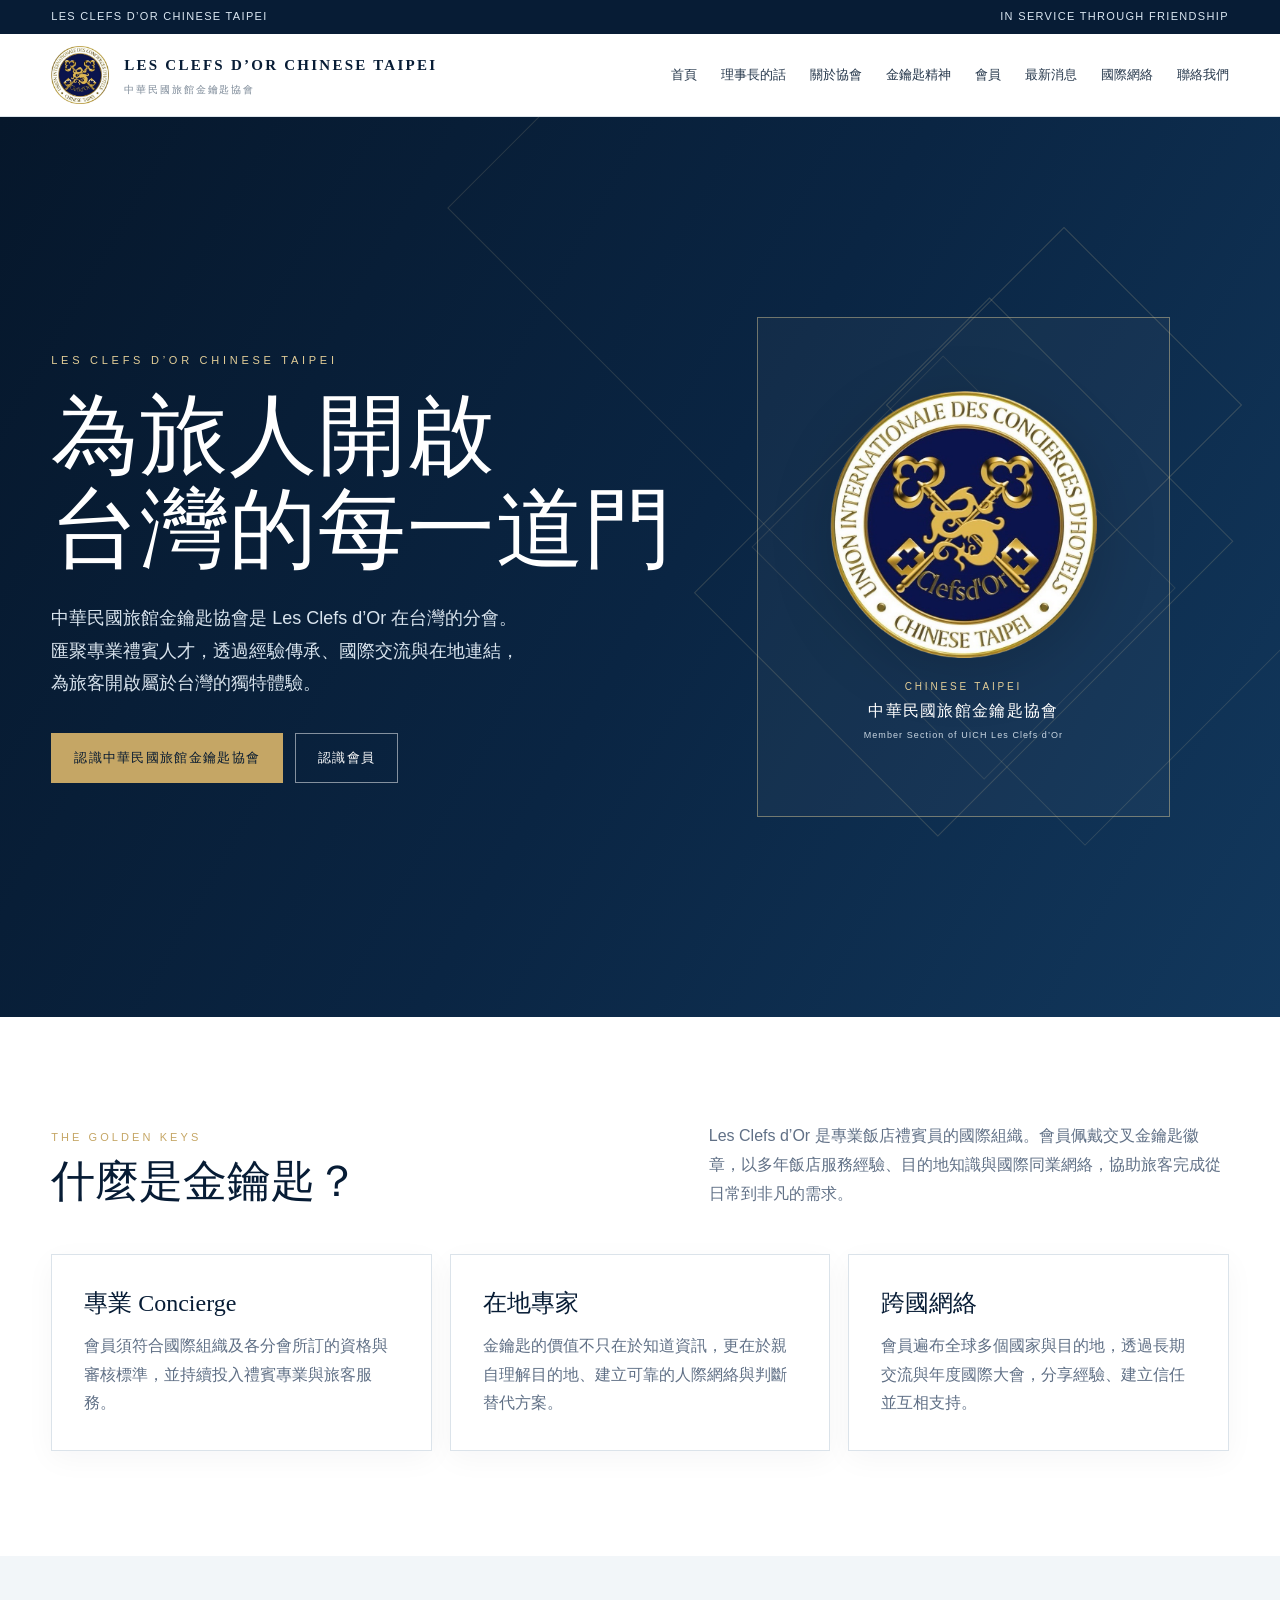
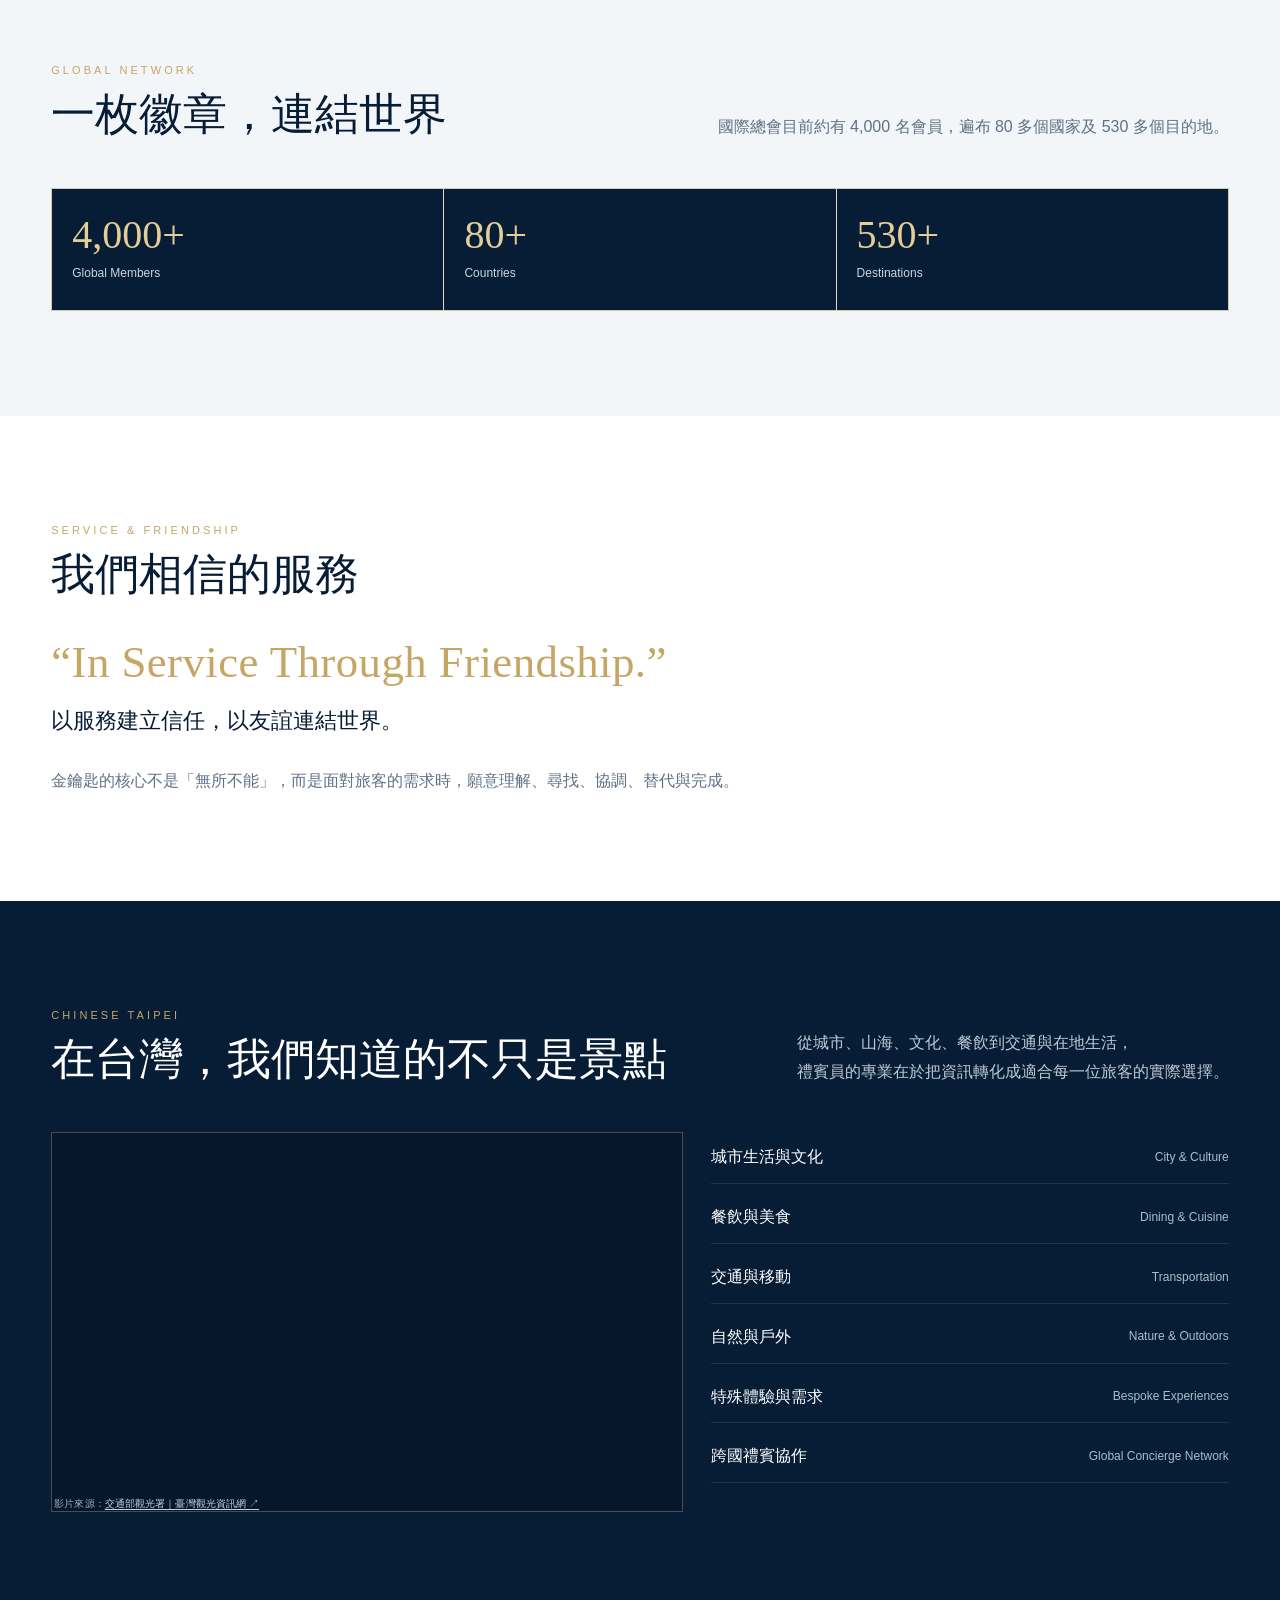
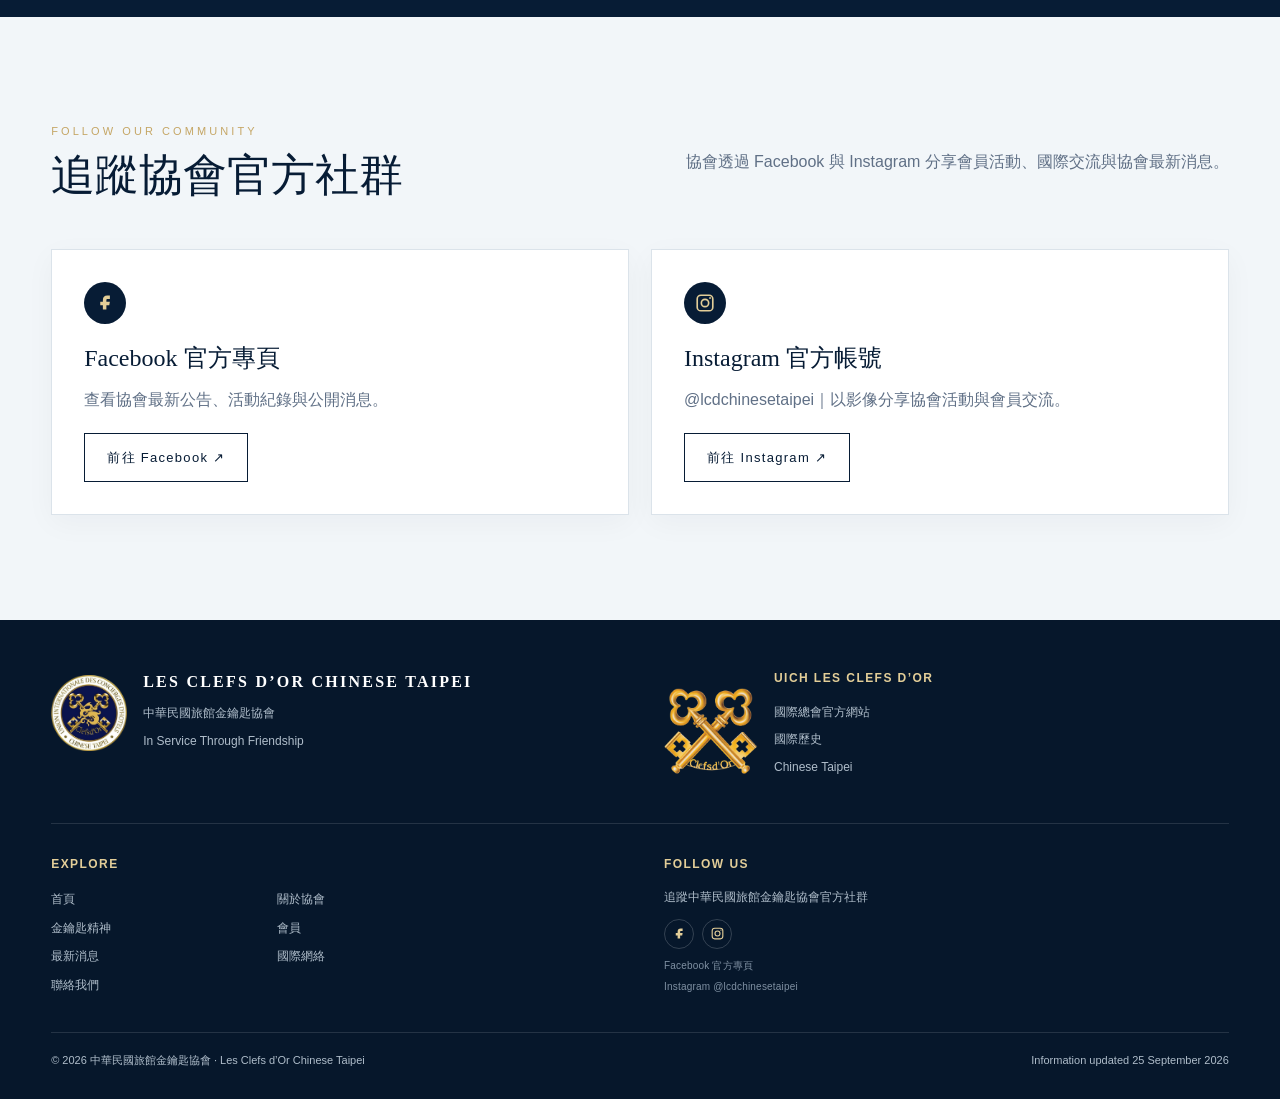
==== index.html @ c1c096f9 "Add files via upload 9/28 16:15" ====
<!DOCTYPE html>

<html lang="zh-Hant">
<head><meta charset="utf-8"/><meta content="origin" name="referrer"/><meta content="width=device-width,initial-scale=1" name="viewport"/><meta content="Les Clefs d’Or Chinese Taipei｜中華民國旅館金鑰匙協會官方網站。認識國際旅館金鑰匙、Chinese Taipei 分會、專業精神、會員與最新消息。" name="description"/><meta content="#071c35" name="theme-color"/><title>中華民國旅館金鑰匙協會｜Les Clefs d'Or Chinese Taipei</title><meta content="中華民國旅館金鑰匙協會｜Les Clefs d’Or Chinese Taipei" property="og:site_name"/><meta content="中華民國旅館金鑰匙協會｜Les Clefs d'Or Chinese Taipei" property="og:title"/><meta content="Les Clefs d’Or Chinese Taipei｜中華民國旅館金鑰匙協會官方網站。認識國際旅館金鑰匙、Chinese Taipei 分會、專業精神、會員與最新消息。" property="og:description"/><meta content="website" property="og:type"/><meta content="https://ct-les-clefs-dor.pages.dev/assets/lcd-tw-logo.png?v=20260925" property="og:image"/><meta content="中華民國旅館金鑰匙協會／Les Clefs d’Or Chinese Taipei" property="og:image:alt"/><meta content="https://ct-les-clefs-dor.pages.dev/" property="og:url"/><meta content="summary_large_image" name="twitter:card"/><link href="assets/site.css" rel="stylesheet"/><link href="assets/lcd-tw-logo.png" rel="icon" type="image/png"/></head>
<body>
<div class="topline"><div class="wrap"><span>LES CLEFS D’OR CHINESE TAIPEI</span><span>IN SERVICE THROUGH FRIENDSHIP</span></div></div>
<header><div class="wrap nav"><a class="brand" href="index.html"><img alt="中華民國旅館金鑰匙協會／Les Clefs d’Or Chinese Taipei" class="brand-logo" src="assets/lcd-tw-logo.png"/><span class="brand-text"><strong>LES CLEFS D’OR CHINESE TAIPEI</strong><span>中華民國旅館金鑰匙協會</span></span></a><nav><a href="index.html">首頁</a><a href="president.html">理事長的話</a><a href="about.html">關於協會</a><a href="spirit.html">金鑰匙精神</a><a href="members.html">會員</a><a href="news.html">最新消息</a><a href="international.html">國際網絡</a><a href="contact.html">聯絡我們</a></nav></div></header>
<main>
<section class="hero"><div class="wrap"><div class="reveal"><div class="kicker">LES CLEFS D’OR CHINESE TAIPEI</div><h1>為旅人開啟<br/>台灣的每一道門</h1><p class="lead">中華民國旅館金鑰匙協會是 Les Clefs d’Or 在台灣的分會。<br/>匯聚專業禮賓人才，透過經驗傳承、國際交流與在地連結，<br/>為旅客開啟屬於台灣的獨特體驗。</p><div class="actions"><a class="btn primary" href="about.html">認識中華民國旅館金鑰匙協會</a><a class="btn" href="members.html">認識會員</a></div></div><div class="hero-art reveal"><div class="hero-logo-panel"><img alt="中華民國旅館金鑰匙協會／Les Clefs d’Or Chinese Taipei" src="assets/lcd-tw-logo.png"/><div class="hero-logo-caption"><span>CHINESE TAIPEI</span><strong>中華民國旅館金鑰匙協會</strong><small>Member Section of UICH Les Clefs d’Or</small></div></div></div></div></section>
<section><div class="wrap"><div class="section-head reveal"><div><div class="eyebrow">THE GOLDEN KEYS</div><h2 class="title">什麼是金鑰匙？</h2></div><p>Les Clefs d’Or 是專業飯店禮賓員的國際組織。會員佩戴交叉金鑰匙徽章，以多年飯店服務經驗、目的地知識與國際同業網絡，協助旅客完成從日常到非凡的需求。</p></div><div class="grid3"><article class="card reveal"><h3>專業 Concierge</h3><p>會員須符合國際組織及各分會所訂的資格與審核標準，並持續投入禮賓專業與旅客服務。</p></article><article class="card reveal"><h3>在地專家</h3><p>金鑰匙的價值不只在於知道資訊，更在於親自理解目的地、建立可靠的人際網絡與判斷替代方案。</p></article><article class="card reveal"><h3>跨國網絡</h3><p>會員遍布全球多個國家與目的地，透過長期交流與年度國際大會，分享經驗、建立信任並互相支持。</p></article></div></div></section>
<section class="band"><div class="wrap"><div class="section-head reveal"><div><div class="eyebrow">GLOBAL NETWORK</div><h2 class="title">一枚徽章，連結世界</h2></div><p>國際總會目前約有 4,000 名會員，遍布 80 多個國家及 530 多個目的地。</p></div><div class="stat-row"><div class="stat"><strong>4,000+</strong><span>Global Members</span></div><div class="stat"><strong>80+</strong><span>Countries</span></div><div class="stat"><strong>530+</strong><span>Destinations</span></div></div></div></section>
<section class="service-friendship"><div class="wrap"><div class="section-head reveal"><div><div class="eyebrow">SERVICE &amp; FRIENDSHIP</div><h2 class="title">我們相信的服務</h2></div></div><div class="service-friendship-content reveal"><div class="friendship-quote">“In Service Through Friendship.”</div><p class="friendship-tagline">以服務建立信任，以友誼連結世界。</p><p class="friendship-core">金鑰匙的核心不是「無所不能」，而是面對旅客的需求時，願意理解、尋找、協調、替代與完成。</p></div></div></section>
<section class="band-navy"><div class="wrap"><div class="section-head reveal"><div><div class="eyebrow">CHINESE TAIPEI</div><h2 class="title">在台灣，我們知道的不只是景點</h2></div><p>從城市、山海、文化、餐飲到交通與在地生活，<br/>禮賓員的專業在於把資訊轉化成適合每一位旅客的實際選擇。</p></div><div class="dark-grid"><div class="network-map taiwan-video-wrap reveal"><iframe class="taiwan-video" data-src="https://www.youtube.com/embed/I7wSNYQ69dg?autoplay=1&amp;mute=1&amp;playsinline=1&amp;rel=0&amp;origin=https%3A%2F%2Flesclefsdortw.com&amp;widget_referrer=https%3A%2F%2Flesclefsdortw.com" title="Taiwan tourism video" loading="eager" referrerpolicy="origin" allow="autoplay; accelerometer; clipboard-write; encrypted-media; gyroscope; picture-in-picture; web-share" allowfullscreen></iframe><p class="video-source">影片來源：<a href="https://www.taiwan.net.tw/" rel="noopener noreferrer" target="_blank">交通部觀光署｜臺灣觀光資訊網 ↗</a></p></div><div class="reveal"><div class="network-list"><div class="network-item"><span>城市生活與文化</span><span>City &amp; Culture</span></div><div class="network-item"><span>餐飲與美食</span><span>Dining &amp; Cuisine</span></div><div class="network-item"><span>交通與移動</span><span>Transportation</span></div><div class="network-item"><span>自然與戶外</span><span>Nature &amp; Outdoors</span></div><div class="network-item"><span>特殊體驗與需求</span><span>Bespoke Experiences</span></div><div class="network-item"><span>跨國禮賓協作</span><span>Global Concierge Network</span></div></div></div></div></div></section>

<section class="band community-section"><div class="wrap"><div class="section-head reveal community-head"><div><div class="eyebrow">FOLLOW OUR COMMUNITY</div><h2 class="title">追蹤協會官方社群</h2></div><p>協會透過 Facebook 與 Instagram 分享會員活動、國際交流與協會最新消息。</p></div><div class="grid2"><article class="card reveal social-card"><div aria-hidden="true" class="social-card-icon"><svg aria-hidden="true" viewbox="0 0 24 24"><path d="M14 8h3V4h-3c-3.3 0-5 2-5 5v2H6v4h3v5h4v-5h3.3l.7-4H13V9c0-.7.3-1 1-1z" fill="currentColor"></path></svg></div><h3>Facebook 官方專頁</h3><p>查看協會最新公告、活動紀錄與公開消息。</p><a class="btn" href="https://www.facebook.com/profile.php?id=100064441579381" rel="noopener noreferrer" target="_blank">前往 Facebook ↗</a></article><article class="card reveal social-card"><div aria-hidden="true" class="social-card-icon instagram-mark"><svg aria-hidden="true" fill="none" stroke="currentColor" stroke-width="1.8" viewbox="0 0 24 24"><rect height="17" rx="4" width="17" x="3.5" y="3.5"></rect><circle cx="12" cy="12" r="4"></circle><circle cx="17.5" cy="6.5" fill="currentColor" r="1" stroke="none"></circle></svg></div><h3>Instagram 官方帳號</h3><p>@lcdchinesetaipei｜以影像分享協會活動與會員交流。</p><a class="btn" href="https://www.instagram.com/lcdchinesetaipei/" rel="noopener noreferrer" target="_blank">前往 Instagram ↗</a></article></div></div></section>
</main>
<footer class="footer"><div class="wrap">
<div class="footer-identity">
<div class="footer-identity-block footer-taiwan">
<div class="footer-brand-row">
<div class="footer-lcd"><img alt="中華民國旅館金鑰匙協會／Les Clefs d’Or Chinese Taipei" src="assets/lcd-tw-logo.png"/></div>
<div>
<strong>LES CLEFS D’OR CHINESE TAIPEI</strong>
<p>中華民國旅館金鑰匙協會</p>
<p>In Service Through Friendship</p>
</div>
</div>
</div>
<div class="footer-identity-block footer-international">
<div class="footer-uich-row">
<div class="footer-uich"><img alt="UICH Les Clefs d’Or International" src="assets/uich-logo.png"/></div>
<div>
<h4>UICH LES CLEFS D’OR</h4>
<p><a href="https://www.lesclefsdor.org/" rel="noopener" target="_blank">國際總會官方網站</a></p>
<p><a href="https://www.lesclefsdor.org/about/history/" rel="noopener" target="_blank">國際歷史</a></p>
<p><a href="https://www.lesclefsdor.org/countries/chinese-taipei/" rel="noopener" target="_blank">Chinese Taipei</a></p>
</div>
</div>
</div>
</div>
<div class="footer-services">
<div class="footer-service-block">
<h4>EXPLORE</h4>
<div class="footer-nav-grid">
<p><a href="index.html">首頁</a></p>
<p><a href="about.html">關於協會</a></p>
<p><a href="spirit.html">金鑰匙精神</a></p>
<p><a href="members.html">會員</a></p>
<p><a href="news.html">最新消息</a></p>
<p><a href="international.html">國際網絡</a></p>
<p><a href="contact.html">聯絡我們</a></p>
</div>
</div>
<div class="footer-service-block footer-social">
<h4>FOLLOW US</h4>
<p>追蹤中華民國旅館金鑰匙協會官方社群</p>
<div aria-label="官方社群連結" class="social-links">
<a aria-label="Facebook 官方專頁" class="social-icon" href="https://www.facebook.com/profile.php?id=100064441579381" rel="noopener noreferrer" target="_blank" title="Facebook 官方專頁">
<svg aria-hidden="true" viewbox="0 0 24 24"><path d="M14 8h3V4h-3c-3.3 0-5 2-5 5v2H6v4h3v5h4v-5h3.3l.7-4H13V9c0-.7.3-1 1-1z" fill="currentColor"></path></svg>
</a>
<a aria-label="Instagram 官方帳號" class="social-icon" href="https://www.instagram.com/lcdchinesetaipei/" rel="noopener noreferrer" target="_blank" title="Instagram 官方帳號">
<svg aria-hidden="true" fill="none" stroke="currentColor" stroke-width="1.8" viewbox="0 0 24 24"><rect height="17" rx="4" width="17" x="3.5" y="3.5"></rect><circle cx="12" cy="12" r="4"></circle><circle cx="17.5" cy="6.5" fill="currentColor" r="1" stroke="none"></circle></svg>
</a>
</div>
<p class="social-handle"><span>Facebook 官方專頁</span><span>Instagram @lcdchinesetaipei</span></p>
</div>
</div>
<div class="footer-bottom"><span>© 2026 中華民國旅館金鑰匙協會 · Les Clefs d’Or Chinese Taipei</span><span>Information updated 25 September 2026</span></div>
</div></footer>
<script src="assets/site.js"></script></body></html>
---- assets/site.css ----
:root{--navy:#071c35;--navy2:#0d2a4a;--navy3:#123a63;--gold:#c5a665;--gold2:#e3ce98;--ink:#13263b;--muted:#607086;--paper:#fff;--mist:#f2f6f9;--line:#dbe3ea;--serif:Georgia,'Times New Roman','Noto Serif TC',serif;--sans:Arial,'Noto Sans TC','Microsoft JhengHei',sans-serif;--max:1180px;--shadow:0 20px 55px rgba(3,22,42,.12)}
*{box-sizing:border-box}html{scroll-behavior:smooth}body{margin:0;background:#fff;color:var(--ink);font-family:var(--sans);line-height:1.8}a{text-decoration:none;color:inherit}img{max-width:100%;display:block}.wrap{width:min(var(--max),92vw);margin:auto}.topline{height:34px;background:var(--navy);color:#dbe7f2;font-size:11px;letter-spacing:.12em}.topline .wrap{height:100%;display:flex;align-items:center;justify-content:space-between}.topline a:hover{color:#fff}
header{position:sticky;top:0;z-index:100;background:rgba(255,255,255,.94);backdrop-filter:blur(16px);border-bottom:1px solid rgba(219,227,234,.92)}.nav{height:82px;display:flex;align-items:center;justify-content:space-between;gap:28px}.brand{display:flex;gap:14px;align-items:center}.brand-mark{width:46px;height:46px;border:1px solid var(--gold);display:grid;place-items:center;color:var(--gold);position:relative;overflow:hidden;background:#fff}.brand-mark:before,.brand-mark:after{content:'';position:absolute;width:34px;height:1px;background:var(--gold);transform:rotate(45deg)}.brand-mark:after{transform:rotate(-45deg)}.brand-text strong{display:block;color:var(--navy);font-family:var(--serif);font-size:15px;letter-spacing:.15em}.brand-text span{display:block;color:#7e8b99;font-size:10px;letter-spacing:.19em;margin-top:2px}nav{display:flex;gap:24px;font-size:13px;color:#25374b;align-items:center}nav a{position:relative;padding:28px 0}nav a:after{content:'';position:absolute;height:1px;left:0;right:100%;bottom:19px;background:var(--gold);transition:.25s}nav a:hover:after,nav a.active:after{right:0}nav a.active{color:var(--navy)}.menu{display:none;border:1px solid var(--line);background:#fff;padding:10px}
.hero{background:linear-gradient(120deg,#06172b,#0a2543 52%,#12385d);color:#fff;position:relative;overflow:hidden}.hero .wrap{min-height:690px;display:grid;grid-template-columns:1.05fr .95fr;gap:50px;align-items:center}.hero:before{content:'';position:absolute;inset:-40% -20% auto auto;width:900px;height:900px;border:1px solid rgba(227,206,152,.15);transform:rotate(45deg)}.hero:after{content:'';position:absolute;right:7%;top:18%;width:250px;height:250px;border:1px solid rgba(227,206,152,.2);transform:rotate(45deg)}.kicker{font-size:11px;letter-spacing:.34em;text-transform:uppercase;color:var(--gold2);margin-bottom:18px}.hero h1{font:500 clamp(52px,7vw,88px)/1.07 var(--serif);letter-spacing:.01em;margin:0 0 25px;max-width:760px}.hero .lead{max-width:660px;color:#d9e4ee;font-size:18px;margin:0 0 34px}.actions{display:flex;gap:12px;flex-wrap:wrap}.btn{display:inline-block;padding:12px 22px;border:1px solid rgba(255,255,255,.5);color:#fff;font-size:13px;letter-spacing:.1em;transition:.25s}.btn.primary{background:var(--gold);border-color:var(--gold);color:#081b31}.btn.light{background:#fff;border-color:#fff;color:var(--navy)}.btn:hover{transform:translateY(-2px)}.hero-art{position:relative;min-height:500px;display:grid;place-items:center}.seal{width:min(440px,90%);aspect-ratio:1/1.18;border:1px solid rgba(227,206,152,.5);position:relative;display:grid;place-items:center}.seal:before,.seal:after{content:'';position:absolute;inset:9%;border:1px solid rgba(227,206,152,.23);transform:rotate(45deg)}.seal:after{inset:23%}.seal-inner{width:66%;height:67%;border:1px solid rgba(227,206,152,.34);display:flex;align-items:center;justify-content:center;flex-direction:column;text-align:center;background:rgba(0,0,0,.08)}.keys{font-family:var(--serif);font-size:62px;color:var(--gold2);letter-spacing:-.35em;margin-left:-.35em;line-height:1}.seal-inner strong{margin-top:22px;font:500 17px/1.25 var(--serif);letter-spacing:.2em}.seal-inner span{margin-top:8px;color:#c8d3dd;font-size:10px;letter-spacing:.28em}.seal-inner i{display:block;width:58px;height:1px;background:var(--gold);margin:20px 0}.seal-inner small{color:#dfe6ee;font-size:10px;letter-spacing:.16em}
section{padding:105px 0}.section-head{display:flex;justify-content:space-between;align-items:end;gap:36px;margin-bottom:46px}.eyebrow{color:var(--gold);font-size:11px;letter-spacing:.28em;text-transform:uppercase}.title{font:500 44px/1.2 var(--serif);color:var(--navy);margin:8px 0 0}.section-head p{max-width:520px;color:var(--muted);margin:0}.grid2{display:grid;grid-template-columns:1fr 1fr;gap:22px}.grid3{display:grid;grid-template-columns:repeat(3,1fr);gap:18px}.card{border:1px solid var(--line);background:#fff;padding:32px;box-shadow:0 8px 28px rgba(7,28,53,.04)}.card h3{font:500 24px/1.35 var(--serif);margin:0 0 12px;color:var(--navy)}.card p{color:var(--muted);margin:0}.band{background:var(--mist)}.band-navy{background:var(--navy);color:#fff}.band-navy .title{color:#fff}.band-navy .section-head p{color:#bdcad6}.quote{font:500 clamp(30px,4vw,52px)/1.25 var(--serif);color:var(--navy);max-width:980px;margin:0}.quote em{color:var(--gold);font-style:normal}.stat-row{display:grid;grid-template-columns:repeat(3,1fr);gap:1px;background:rgba(197,166,101,.35);border:1px solid rgba(197,166,101,.35)}.stat{background:var(--navy);padding:26px 20px}.stat strong{display:block;font:500 40px/1 var(--serif);color:var(--gold2)}.stat span{display:block;color:#cad6e0;font-size:12px;margin-top:8px}.timeline{position:relative;margin-top:20px}.timeline:before{content:'';position:absolute;left:105px;top:0;bottom:0;width:1px;background:var(--line)}.tl{display:grid;grid-template-columns:105px 1fr;gap:34px;position:relative;padding:0 0 34px}.tl-year{font:500 20px var(--serif);color:var(--gold);text-align:left}.tl-content{position:relative;padding-left:24px}.tl-content:before{content:'';position:absolute;left:-5px;top:8px;width:9px;height:9px;background:var(--gold);border-radius:50%;box-shadow:0 0 0 5px #fff}.tl-content h3{margin:0 0 6px;color:var(--navy);font-size:18px}.tl-content p{margin:0;color:var(--muted)}.dark-grid{display:grid;grid-template-columns:1.1fr .9fr;gap:28px}.network-map{min-height:410px;border:1px solid rgba(227,206,152,.3);position:relative;background:radial-gradient(circle at 50% 48%,rgba(18,58,99,.7),rgba(7,28,53,.98))}.network-map:before{content:'UICH';position:absolute;inset:0;display:grid;place-items:center;font:500 150px var(--serif);color:rgba(227,206,152,.06);letter-spacing:.05em}.node{position:absolute;width:10px;height:10px;background:var(--gold2);border-radius:50%;box-shadow:0 0 0 5px rgba(227,206,152,.08),0 0 22px rgba(227,206,152,.3)}.node.n1{left:23%;top:33%}.node.n2{left:42%;top:26%}.node.n3{left:58%;top:38%}.node.n4{left:73%;top:28%}.node.n5{left:67%;top:66%}.node.n6{left:35%;top:69%}.network-list{display:grid;gap:8px}.network-item{display:flex;align-items:center;justify-content:space-between;border-bottom:1px solid rgba(197,166,101,.16);padding:11px 0;color:#d8e2eb}.network-item span:first-child{color:#fff}.network-item span:last-child{color:#aebdcc;font-size:12px}.pill{display:inline-flex;border:1px solid var(--line);padding:5px 10px;color:var(--muted);font-size:11px;letter-spacing:.08em}.news-grid{display:grid;grid-template-columns:repeat(3,1fr);gap:18px}.news-card{border-top:3px solid var(--gold);padding:27px;border:1px solid var(--line);border-top-width:3px}.news-date{font-size:11px;color:var(--gold);letter-spacing:.12em}.news-card h3{font:500 23px/1.35 var(--serif);color:var(--navy);margin:10px 0}.news-card p{margin:0;color:var(--muted);font-size:14px}.news-card a{display:inline-block;margin-top:18px;color:var(--navy);font-size:12px;letter-spacing:.1em}.members-private{padding:28px 32px;border-left:3px solid var(--gold);background:var(--mist);color:var(--muted)}.members-private strong{color:var(--navy);display:block;margin-bottom:5px}.member-grid{display:grid;grid-template-columns:repeat(3,1fr);gap:18px}.member-card{border:1px solid var(--line);padding:26px;background:#fff;min-height:190px}.member-card .initial{width:42px;height:42px;border-radius:50%;background:var(--navy);color:var(--gold2);display:grid;place-items:center;font-family:var(--serif);margin-bottom:18px}.member-card h3{margin:0;font:500 21px var(--serif);color:var(--navy)}.member-card p{color:var(--muted);margin:8px 0 0;font-size:13px}.member-card small{display:inline-block;margin-top:13px;color:#7e8b99;font-size:10px;letter-spacing:.08em}.cta{background:linear-gradient(120deg,var(--navy),var(--navy2));color:#fff;padding:70px 0}.cta .title{color:#fff}.cta p{color:#c6d2dd;max-width:680px}.cta-box{display:flex;justify-content:space-between;align-items:center;gap:30px}.page-hero{background:linear-gradient(120deg,#071c35,#123a63);color:#fff;padding:105px 0 90px;position:relative;overflow:hidden}.page-hero:after{content:'';position:absolute;right:-120px;top:-170px;width:520px;height:520px;border:1px solid rgba(227,206,152,.2);transform:rotate(45deg)}.page-hero h1{font:500 clamp(42px,6vw,70px)/1.08 var(--serif);margin:8px 0 18px}.page-hero p{max-width:720px;color:#d8e3ed;margin:0}.source-note{font-size:11px;color:#7f8d9c;margin-top:34px}.source-note a{color:var(--navy);text-decoration:underline}.source-list{display:grid;gap:10px}.source-list a{color:var(--navy);text-decoration:underline}.footer{background:#06172b;color:#afbdca;padding:48px 0 28px}.footer-identity{display:grid;grid-template-columns:1fr 1fr;gap:48px;padding-bottom:38px;border-bottom:1px solid rgba(255,255,255,.12)}.footer-identity-block{min-height:92px}.footer-services{display:grid;grid-template-columns:1fr 1fr;gap:48px;padding-top:30px}.footer strong{color:#fff;font-family:var(--serif);letter-spacing:.14em}.footer a:hover{color:#fff}.footer h4{margin:0 0 12px;color:var(--gold2);font-size:12px;letter-spacing:.12em}.footer p{font-size:12px;margin:6px 0}.footer-brand-row,.footer-uich-row{display:flex;align-items:center;gap:16px}.footer-lcd{width:76px;height:76px;flex:0 0 auto;background:transparent;padding:0;display:grid;place-items:center;overflow:visible;border-radius:0}.footer-lcd img{width:100%;height:100%;object-fit:contain;border-radius:0}.footer-uich{width:94px;height:76px;flex:0 0 auto;background:transparent;padding:0;display:grid;place-items:center;overflow:visible;border-radius:0}.footer-uich img{width:100%;height:auto;object-fit:contain;border-radius:0}.footer-nav-grid{display:grid;grid-template-columns:repeat(2,minmax(110px,1fr));column-gap:32px;row-gap:3px;max-width:420px}.footer-nav-grid p{margin:2px 0}.footer-social .social-links{margin:12px 0 9px}.footer-social .social-handle{display:flex;flex-direction:column;gap:3px}.footer-bottom{border-top:1px solid rgba(255,255,255,.12);margin-top:30px;padding-top:18px;font-size:11px;display:flex;justify-content:space-between;gap:20px;flex-wrap:wrap}.reveal{opacity:0;transform:translateY(16px);transition:opacity .7s ease,transform .7s ease}.reveal.show{opacity:1;transform:none}.list{padding-left:1.2em;color:var(--muted)}.list li{margin:8px 0}.tag-row{display:flex;gap:8px;flex-wrap:wrap;margin-top:16px}

@media (max-width:900px){.hero .wrap,.grid2,.dark-grid{grid-template-columns:1fr}.hero{padding-top:60px}.hero-art{min-height:420px}.grid3,.news-grid,.member-grid,.principles,.stat-row{grid-template-columns:1fr 1fr}.footer-top{grid-template-columns:1fr 1fr}nav{display:none}.menu{display:block}.nav{height:72px}.topline{display:none}.section-head{display:block}.section-head p{margin-top:16px}.timeline:before{left:0}.tl{grid-template-columns:1fr;gap:6px;padding-left:24px}.tl-year{text-align:left}.tl-content{padding-left:0}.tl-content:before{left:-28px}.cta-box{display:block}.cta .btn{margin-top:18px}}
@media (max-width:620px){.wrap{width:min(92vw,560px)}section{padding:78px 0}.hero .wrap{min-height:auto;padding:95px 0 80px}.hero h1{font-size:49px}.hero .lead{font-size:16px}.hero-art{min-height:360px}.seal{width:80%}.grid3,.news-grid,.member-grid,.principles,.stat-row,.footer-top{grid-template-columns:1fr}.title{font-size:37px}.nav{gap:10px}.brand-text strong{font-size:13px}.brand-text span{font-size:8px}.page-hero{padding:75px 0 65px}}

/* Official logo handling — preserve original proportions; never crop into circles. */
.brand-logo{width:58px;height:58px;object-fit:contain;display:block;flex:0 0 auto}
.brand{display:flex;align-items:center;gap:15px}
.hero-logo-panel{width:min(430px,86%);min-height:500px;border:1px solid rgba(227,206,152,.45);display:flex;align-items:center;justify-content:center;flex-direction:column;text-align:center;background:rgba(255,255,255,.035);padding:34px;position:relative}
.hero-logo-panel:before,.hero-logo-panel:after{content:'';position:absolute;inset:8%;border:1px solid rgba(227,206,152,.18);transform:rotate(45deg);pointer-events:none}
.hero-logo-panel:after{inset:17%;transform:rotate(-45deg);border-color:rgba(227,206,152,.12)}
.hero-logo-panel img{width:min(310px,78%);height:auto;position:relative;z-index:2;filter:drop-shadow(0 12px 30px rgba(0,0,0,.16))}
.hero-logo-caption{position:relative;z-index:2;margin-top:20px;display:flex;flex-direction:column;gap:5px}
.hero-logo-caption span{font-size:10px;letter-spacing:.28em;color:var(--gold2)}
.hero-logo-caption strong{font:500 16px/1.3 var(--serif);letter-spacing:.08em;color:#fff}
.hero-logo-caption small{font-size:9px;letter-spacing:.12em;color:#cad7e3}
.international-identity{display:grid;grid-template-columns:180px 1fr;gap:34px;align-items:center;border:1px solid var(--line);padding:34px;background:#fff;box-shadow:0 8px 28px rgba(7,28,53,.04)}
.international-seal{width:180px;min-height:110px;background:transparent;padding:0;display:grid;place-items:center;overflow:visible;border-radius:0;box-shadow:none}
.international-seal img{width:100%;height:auto;object-fit:contain;border-radius:0}
.international-identity .btn{margin-top:18px;color:var(--navy);border-color:var(--navy)}
.international-identity .btn:hover{background:var(--navy);color:#fff}
@media (max-width:900px){.international-identity{grid-template-columns:1fr;justify-items:start}.international-seal{width:180px}.brand-logo{width:52px;height:52px}.footer-identity,.footer-services{gap:28px}}
@media (max-width:620px){.brand{gap:10px}.brand-logo{width:46px;height:46px}.brand-text strong{font-size:12px}.hero-logo-panel{min-height:380px;width:90%;padding:24px}.hero-logo-panel img{width:min(250px,78%)}.international-identity{padding:24px}.footer-lcd{width:58px;height:58px}.footer-uich{width:72px}}


/* Official social media links */
.social-links{display:flex;align-items:center;gap:8px;flex:0 0 auto}
.social-icon{width:30px;height:30px;border:1px solid var(--line);border-radius:50%;display:grid;place-items:center;color:var(--navy);background:#fff;transition:.25s}
.social-icon:hover{background:var(--navy);color:#fff;border-color:var(--navy);transform:translateY(-1px)}
.social-icon svg{width:15px;height:15px;display:block}
.footer-social{min-width:185px}
.footer-social>p{color:#afbdca;max-width:260px}
.footer-social .social-links{margin:10px 0 8px}
.footer-social .social-icon{border-color:rgba(255,255,255,.18);background:transparent;color:#e3ce98}
.footer-social .social-icon:hover{background:var(--gold);color:var(--navy);border-color:var(--gold)}
.social-handle{display:flex;flex-direction:column;gap:3px;font-size:10px!important;color:#7f90a2!important;letter-spacing:.02em}
@media (max-width:1180px){nav{gap:17px}.nav{gap:15px}.brand-text strong{font-size:14px}}
@media (max-width:900px){.social-links{margin-left:auto}.footer-social{grid-column:1/-1}.footer-top{grid-template-columns:1fr 1fr}}
@media (max-width:620px){.social-icon{width:28px;height:28px}.footer-top{grid-template-columns:1fr}}

.social-card{position:relative;overflow:hidden}
.social-card-icon{width:42px;height:42px;border-radius:50%;background:var(--navy);color:var(--gold2);display:grid;place-items:center;margin-bottom:18px}
.social-card-icon svg{width:21px;height:21px;display:block}
.social-card-icon.instagram-mark svg{width:22px;height:22px}
.social-card .btn{margin-top:18px;color:var(--navy);border-color:var(--navy)}
.social-card .btn:hover{background:var(--navy);color:#fff}


/* President's Message page */
.president-intro{padding:96px 0 70px;background:#fff}
.president-grid{display:grid;grid-template-columns:minmax(320px,.76fr) minmax(0,1.24fr);gap:74px;align-items:start}
.president-photo-wrap{position:relative;padding:18px 18px 0 0}
.president-photo-wrap:before{content:'';position:absolute;right:0;top:0;width:86%;height:92%;border:1px solid rgba(197,166,101,.5);z-index:0}
.president-photo{position:relative;z-index:1;width:100%;max-width:520px;aspect-ratio:947/1013;object-fit:cover;display:block;box-shadow:0 18px 50px rgba(3,22,42,.13)}
.president-caption{position:relative;z-index:2;background:var(--navy);color:#fff;margin:-40px 24px 0 24px;padding:22px 24px}
.president-caption .role{display:block;color:var(--gold2);font-size:10px;letter-spacing:.24em;margin-bottom:7px}
.president-caption strong{display:block;font:500 22px/1.35 var(--serif);letter-spacing:.06em}
.president-copy{padding-top:56px}.president-copy .eyebrow{margin-bottom:10px}
.president-copy h1{font:500 clamp(44px,5.5vw,70px)/1.08 var(--serif);color:var(--navy);margin:0 0 30px;white-space:nowrap}
.president-copy .lead{font-size:19px;color:#334b63;line-height:2;margin:0 0 28px}
.president-copy blockquote{margin:34px 0;padding:24px 28px;border-left:3px solid var(--gold);background:var(--mist);color:var(--navy);font:500 25px/1.55 var(--serif)}
.president-message{padding:0 0 110px}
.president-message-inner{max-width:1200px}
.president-message p{font-size:17px;line-height:2.05;color:#475d72;margin:0 0 28px}
.president-message p:last-child{margin-bottom:0}
.president-signature{margin-top:48px;padding-top:22px;border-top:1px solid var(--line);color:var(--navy)}
.president-signature strong{display:block;font:500 19px/1.5 var(--serif);letter-spacing:.04em}
.president-signature span{display:block;margin-top:4px;color:var(--muted);font-size:13px}
@media (max-width:900px){.president-copy{padding-top:0}.president-grid{grid-template-columns:1fr;gap:48px}.president-photo{max-width:560px}.president-copy h1{font-size:48px;white-space:normal}.president-message{padding-bottom:80px}}
@media (max-width:620px){.president-intro{padding:72px 0 50px}.president-grid{gap:36px}.president-photo-wrap{padding:10px 10px 0 0}.president-caption{margin:-30px 12px 0 12px;padding:18px 20px}.president-copy h1{font-size:42px}.president-copy .lead{font-size:17px}.president-copy blockquote{font-size:21px;padding:20px 22px}.president-message p{font-size:16px;line-height:1.95}}

/* Members directory v1 */
.directory-grid{display:grid;grid-template-columns:repeat(3,minmax(0,1fr));gap:18px}
.directory-grid-excom{grid-template-columns:repeat(2,minmax(0,1fr));gap:22px}
.directory-card{border:1px solid var(--line);background:#fff;display:grid;grid-template-columns:126px 1fr;gap:22px;padding:18px;align-items:center;box-shadow:0 8px 28px rgba(7,28,53,.045);min-height:176px}
.directory-card-excom{grid-template-columns:150px 1fr;min-height:194px}
.directory-photo{width:100%;overflow:hidden;}
.member-photo-placeholder{aspect-ratio:4 / 5;border:1px solid rgba(197,166,101,.45);background:linear-gradient(145deg,#f7f9fb,#e9eff4);display:flex;flex-direction:column;align-items:center;justify-content:center;color:var(--navy);position:relative;overflow:hidden}
.member-photo{display:block;width:100%;aspect-ratio:4 / 5;object-fit:cover;object-position:center center;border:1px solid rgba(197,166,101,.45);background:#eef2f5}
.member-photo-placeholder:before{content:'';position:absolute;inset:10px;border:1px solid rgba(197,166,101,.25)}
.member-photo-placeholder span{position:relative;z-index:1;font:500 30px/1 var(--serif);letter-spacing:.04em}
.member-photo-placeholder small{position:relative;z-index:1;margin-top:10px;color:#8190a0;font-size:9px;letter-spacing:.22em}
.directory-copy{min-width:0}
.directory-kicker{font-size:9px;color:var(--gold);letter-spacing:.20em;margin-bottom:8px}
.directory-copy h3{margin:0;font:500 25px/1.3 var(--serif);color:var(--navy)}
.member-name-en{margin:4px 0 10px;color:#607086;font-size:12px;letter-spacing:.08em}
.member-role{display:inline-flex;border:1px solid rgba(197,166,101,.45);color:var(--navy);padding:5px 9px;font-size:11px;margin:0 0 12px;background:rgba(197,166,101,.07)}
.member-hotel{color:#42596f;font-size:13px;line-height:1.7}
@media (max-width:900px){.directory-grid,.directory-grid-excom{grid-template-columns:1fr 1fr}.directory-card,.directory-card-excom{grid-template-columns:112px 1fr}}
@media (max-width:620px){.directory-grid,.directory-grid-excom{grid-template-columns:1fr}.directory-card,.directory-card-excom{grid-template-columns:96px 1fr;padding:15px;gap:16px}.directory-copy h3{font-size:22px}.member-hotel{font-size:12px}}

/* Members directory v2 — hotel links and bilingual hotel names */
.member-hotel-link{display:block;position:relative;color:var(--navy);text-decoration:none;border-left:2px solid transparent;padding:7px 30px 7px 10px;margin-left:-10px;transition:.25s ease}
.member-hotel-link:hover{border-left-color:var(--gold);background:rgba(197,166,101,.06)}
.member-hotel-link .hotel-en{display:block;font-size:13px;line-height:1.45;font-weight:600;color:var(--navy)}
.member-hotel-link .hotel-zh{display:block;margin-top:3px;font-size:12px;line-height:1.5;color:var(--muted)}
.member-hotel-link .hotel-arrow{position:absolute;right:5px;top:50%;transform:translateY(-50%);font-size:13px;color:var(--gold)}
.member-hotel-link:focus-visible{outline:2px solid var(--gold);outline-offset:2px}
@media (max-width:620px){
  .member-hotel-link{padding-right:22px}
  .member-hotel-link .hotel-en{font-size:12px}
  .member-hotel-link .hotel-zh{font-size:11px}
}

/* Members directory v5 — regional and hotel grouping */
.member-region{margin-top:54px}
.member-region:first-of-type{margin-top:20px}
.region-heading{display:flex;align-items:end;justify-content:space-between;gap:30px;margin:0 0 20px;padding-bottom:14px;border-bottom:1px solid var(--line)}
.region-heading .eyebrow{margin:0;color:var(--gold)}
.region-heading h3{margin:0;font:500 34px/1.2 var(--serif);color:var(--navy)}
.hotel-group{margin-top:22px}
.hotel-group-head{background:#fff;border:1px solid var(--line);box-shadow:0 8px 28px rgba(7,28,53,.035)}
.hotel-group-link{margin:0;padding:15px 42px 15px 18px;border-left:3px solid var(--gold)}
.hotel-group-link .hotel-en{font-size:15px}
.hotel-group-link .hotel-zh{font-size:13px;margin-top:3px}
.hotel-group-members{display:grid;grid-template-columns:repeat(2,minmax(0,1fr));gap:18px;margin-top:12px;padding-left:14px}
.hotel-group-members .directory-card{min-height:164px}
@media (max-width:900px){.hotel-group-members{grid-template-columns:1fr}.region-heading{align-items:flex-start;flex-direction:column;gap:8px}}
@media (max-width:620px){.region-heading h3{font-size:28px}.hotel-group-link{padding-right:32px}.hotel-group-members{padding-left:0}}

/* Members directory v6 — compact hotel grouping */
.member-region{margin-top:54px}
.member-region:first-of-type{margin-top:22px}
.region-heading{display:flex;align-items:end;justify-content:space-between;gap:30px;margin-bottom:24px}
.region-heading h3{margin:0;font:500 34px/1.15 var(--serif);color:var(--navy)}
.hotel-group{margin-top:30px}
.hotel-group:first-child{margin-top:0}
.hotel-group-head{border:0;background:transparent;box-shadow:none;margin:0 0 12px}
.hotel-group-link{display:inline-flex;align-items:baseline;gap:10px;margin:0;padding:0 24px 4px 0;border-left:0;border-bottom:1px solid rgba(197,166,101,.38);position:relative}
.hotel-group-link:hover{background:transparent;border-left:0;border-bottom-color:var(--gold)}
.hotel-group-link .hotel-en{font-size:15px;line-height:1.4;font-weight:600;color:var(--navy)}
.hotel-group-link .hotel-zh{font-size:13px;line-height:1.4;margin-top:0;color:var(--muted)}
.hotel-group-link .hotel-arrow{position:absolute;right:2px;top:50%;transform:translateY(-50%);font-size:12px;color:var(--gold)}
.hotel-group-members{display:grid;grid-template-columns:repeat(3,minmax(0,1fr));gap:16px;padding-left:0;margin-top:0}
.hotel-group-members .directory-card{min-height:150px;grid-template-columns:88px 1fr;gap:16px;padding:14px}
.hotel-group-members .directory-photo{width:88px}
.hotel-group-members .directory-copy h3{font-size:23px}
.hotel-group-members .directory-kicker{display:none}
.member-photo-placeholder span{font-size:26px}
@media (max-width:1100px){.hotel-group-members{grid-template-columns:repeat(2,minmax(0,1fr))}}
@media (max-width:900px){.directory-grid,.directory-grid-excom{grid-template-columns:1fr 1fr}.directory-card,.directory-card-excom{grid-template-columns:112px 1fr}.hotel-group-members{grid-template-columns:1fr 1fr}.region-heading{align-items:flex-start;flex-direction:column;gap:8px}}
@media (max-width:620px){.hotel-group-members{grid-template-columns:1fr}.hotel-group-members .directory-card{grid-template-columns:88px 1fr}.region-heading h3{font-size:28px}.hotel-group-link{display:inline-flex;flex-direction:column;gap:2px;padding-right:22px}.hotel-group-link .hotel-arrow{top:14px}.hotel-group-members .directory-copy h3{font-size:21px}}


/* Homepage refinement v4 */
.hero h1{max-width:900px;white-space:nowrap;}
@media (max-width:900px){.hero h1{white-space:normal;}}


/* Homepage v6 — Service Through Friendship + scroll-activated Taiwan tourism video */
.service-friendship .section-head{align-items:flex-start;margin-bottom:34px}
.service-friendship-content{max-width:980px}
.friendship-quote{font:500 clamp(29px,3.5vw,48px)/1.2 var(--serif);color:var(--gold);letter-spacing:.01em}
.friendship-tagline{margin:14px 0 0;color:var(--navy);font:500 22px/1.5 var(--serif)}
.friendship-core{margin:28px 0 0;max-width:860px;color:var(--muted);font-size:16px;line-height:1.95}
.taiwan-video-wrap{overflow:visible;background:#06172b;display:block;min-height:0;aspect-ratio:auto}
.taiwan-video-wrap:before{display:none}
.taiwan-video{display:block;width:100%;height:auto;aspect-ratio:16/9;min-height:0;border:0;background:#06172b}
.video-source{margin:8px 2px 0;color:#9eabb9;font-size:10px;line-height:1.5;letter-spacing:.01em}
.video-source a{color:#c7d4df;text-decoration:underline;text-underline-offset:2px}
.video-source a:hover{color:#fff}
@media (max-width:900px){.service-friendship .section-head{margin-bottom:24px}.service-friendship-content{max-width:none}.taiwan-video-wrap{aspect-ratio:16/9}}
@media (max-width:620px){.friendship-quote{font-size:31px}.friendship-tagline{font-size:19px}.friendship-core{font-size:15px}.taiwan-video-wrap{aspect-ratio:16/9}}

/* Homepage community intro: keep the sentence on one line beside the heading on desktop. */
.community-head{align-items:center}
.community-head p{max-width:none;flex:1;text-align:right;white-space:nowrap;margin:0}
@media (max-width:900px){.community-head{display:block}.community-head p{white-space:normal;text-align:left;margin-top:16px}}


/* About page refinement v1 */
.purpose-head{align-items:flex-end}
.purpose-head>p{max-width:none;flex:0 1 auto;white-space:nowrap}
.purpose-card p{white-space:nowrap}
@media (max-width:900px){
  .purpose-head{display:block}
  .purpose-head>p{white-space:normal;margin-top:16px}
  .purpose-card p{white-space:normal}
}

/* Spirit page refinements */
.principles{display:grid;grid-template-columns:repeat(3,minmax(0,1fr));gap:18px;margin-top:6px}
.principle{border:1px solid var(--line);background:#fff;padding:28px 30px;min-height:180px;box-shadow:0 8px 28px rgba(7,28,53,.04)}
.principle .num{display:inline-grid;place-items:center;min-width:42px;height:28px;padding:0 9px;border:1px solid var(--gold);color:var(--gold);font-size:11px;letter-spacing:.12em;margin-bottom:18px}
.principle h3{font:500 22px/1.35 var(--serif);color:var(--navy);margin:0 0 10px}
.principle p{color:var(--muted);margin:0}
.section-head p.service-people-line{white-space:nowrap;max-width:none}
@media (max-width:1100px){.section-head p.service-people-line{white-space:normal;max-width:520px}}
@media (max-width:900px){.principles{grid-template-columns:1fr 1fr}.principle{min-height:0}}
@media (max-width:620px){.principles{grid-template-columns:1fr}}

/* Your Key to Taiwan */
.key-service{margin-top:8px;padding-top:22px;border-top:1px solid var(--line)}
.key-service-heading{font:500 28px/1.2 var(--serif);letter-spacing:.08em;color:var(--navy);margin-bottom:24px}
.key-service-grid{display:grid;grid-template-columns:repeat(3,minmax(0,1fr));gap:22px}
.key-service-item{padding:28px 30px;border:1px solid var(--line);background:#fff;box-shadow:0 8px 28px rgba(7,28,53,.04);min-height:132px}
.key-service-item h3{font:500 22px/1.3 var(--serif);color:var(--navy);margin:0 0 12px}
.key-service-item h3 span{color:var(--gold);letter-spacing:.04em}
.key-service-item p{color:var(--muted);margin:0}
@media (max-width:900px){.key-service-grid{grid-template-columns:1fr}.key-service-item{min-height:0}}
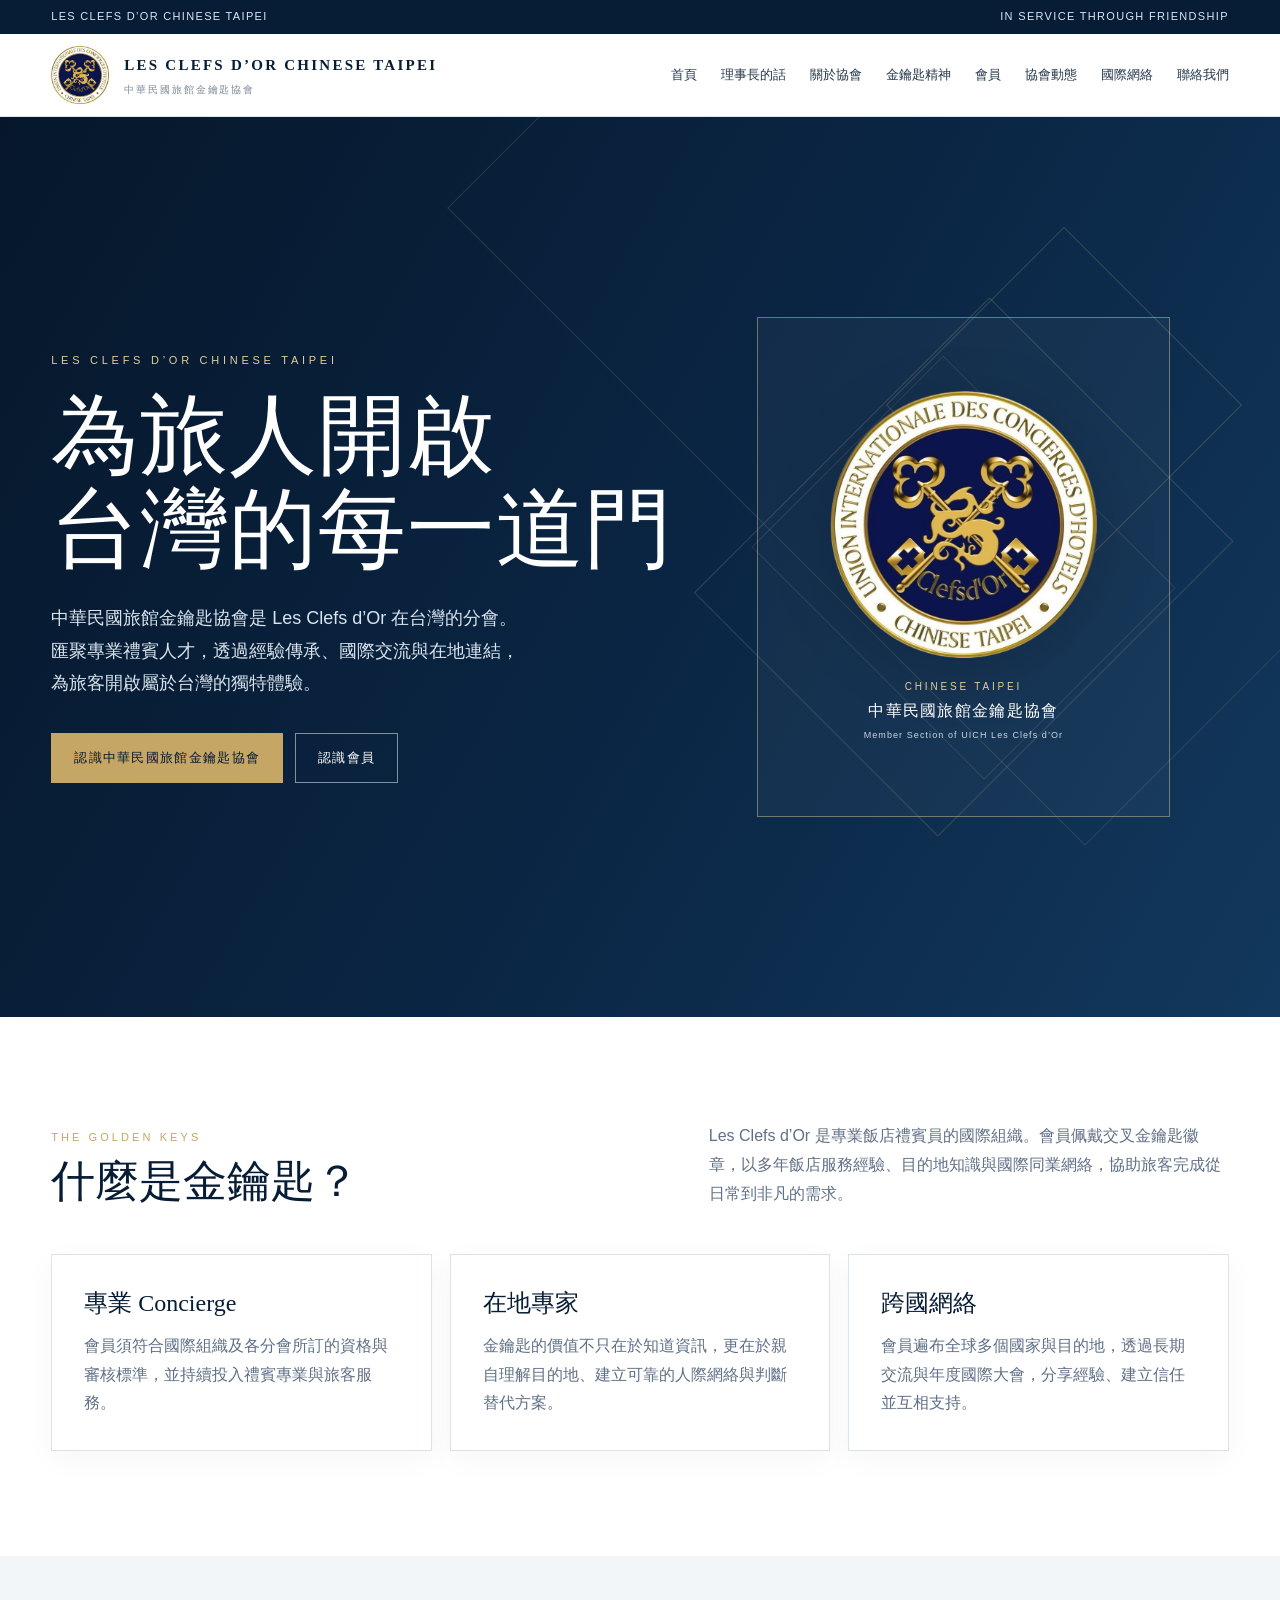
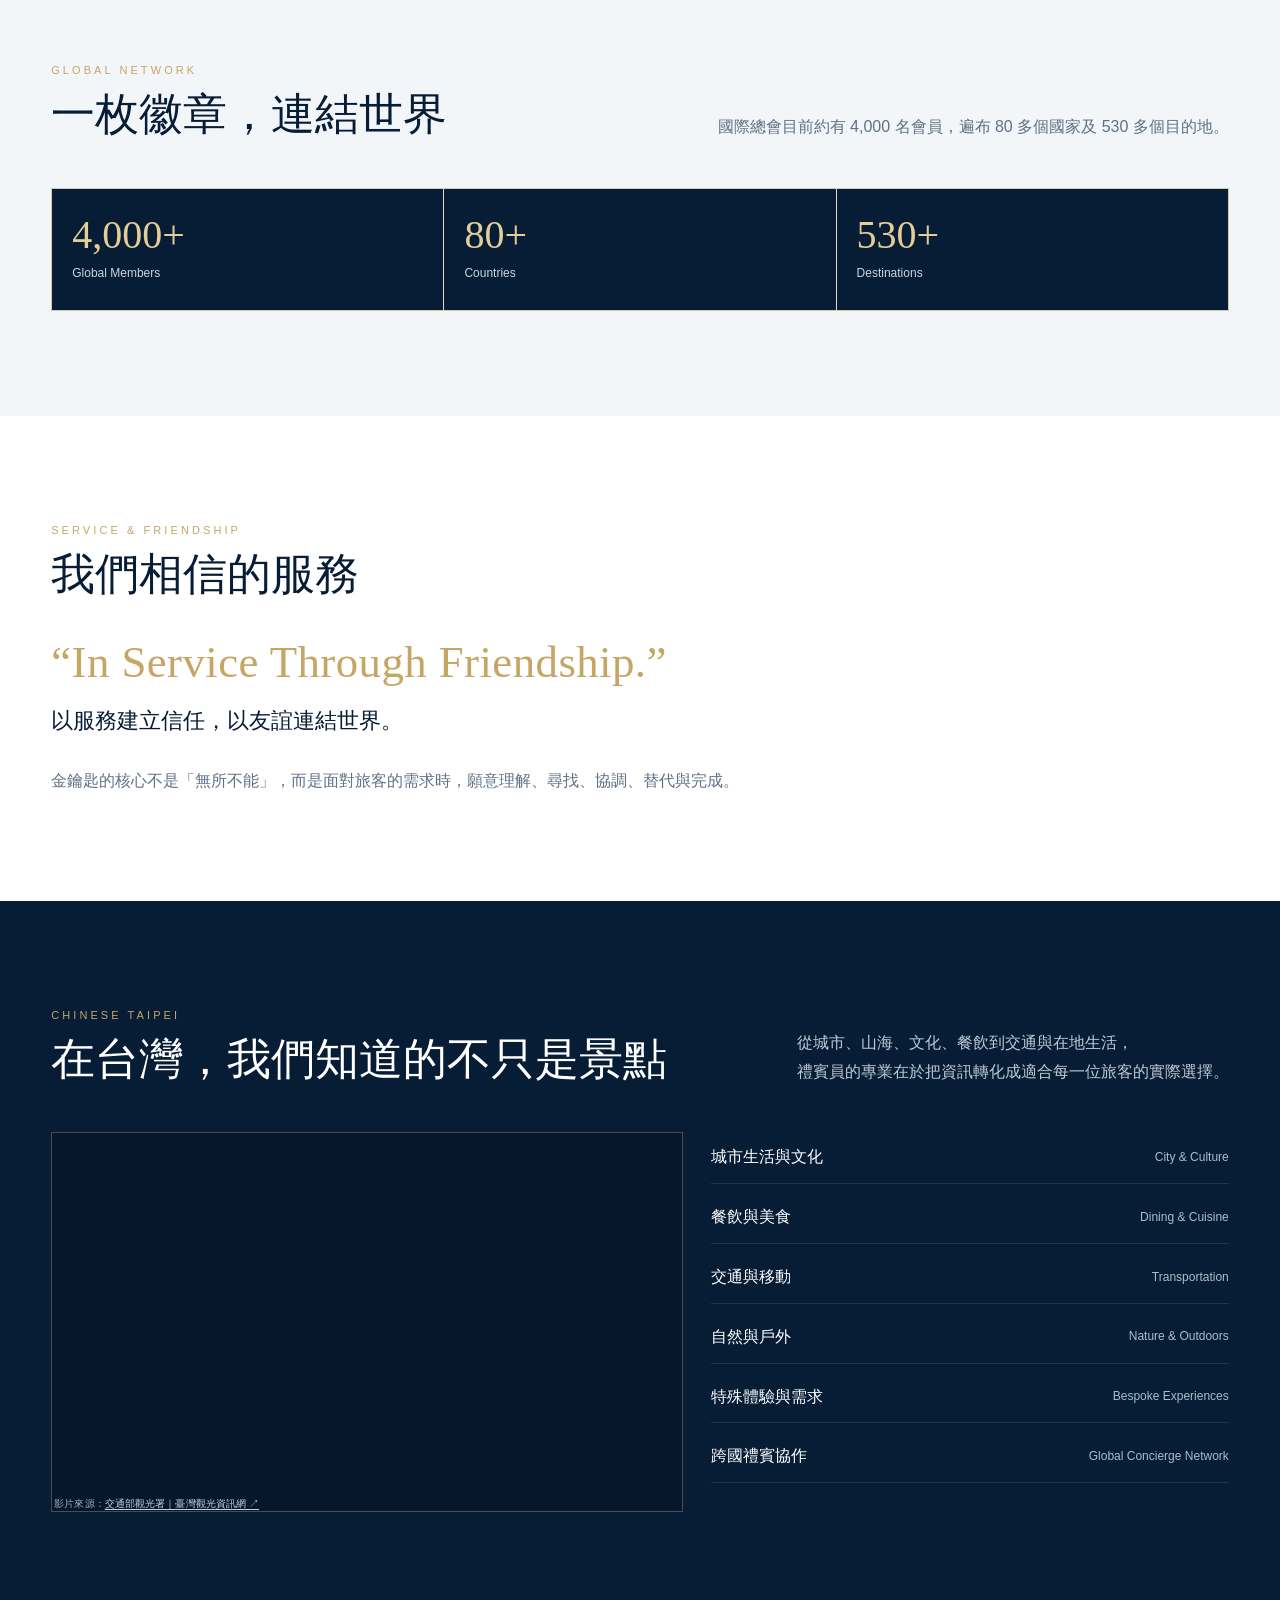
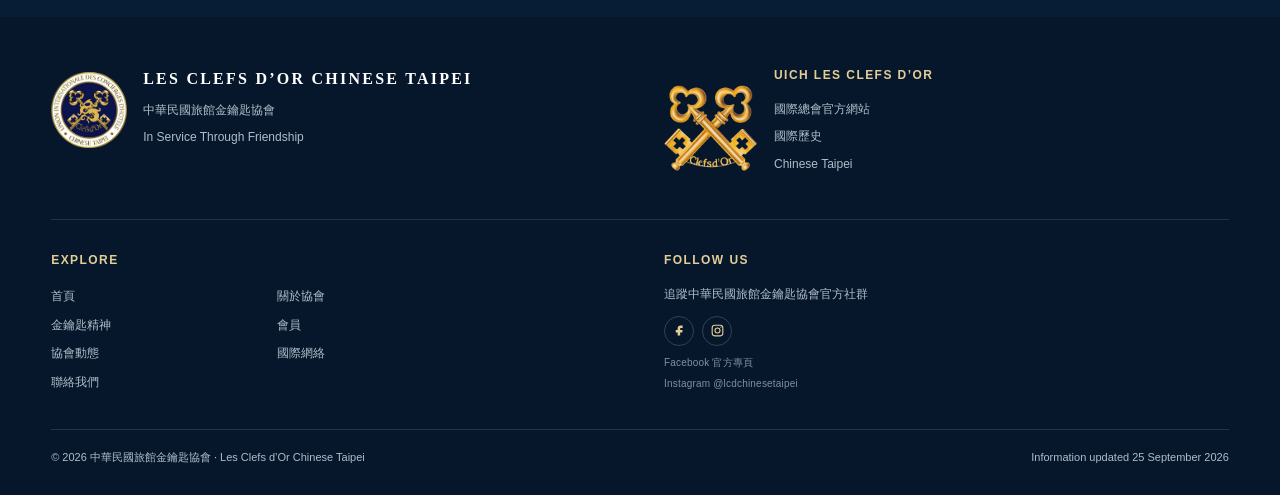
==== commit a3bce3fb: "Add files via upload test" ====
--- a/index.html
+++ b/index.html
@@ -4,7 +4,7 @@
 <head><meta charset="utf-8"/><meta content="origin" name="referrer"/><meta content="width=device-width,initial-scale=1" name="viewport"/><meta content="Les Clefs d’Or Chinese Taipei｜中華民國旅館金鑰匙協會官方網站。認識國際旅館金鑰匙、Chinese Taipei 分會、專業精神、會員與最新消息。" name="description"/><meta content="#071c35" name="theme-color"/><title>中華民國旅館金鑰匙協會｜Les Clefs d'Or Chinese Taipei</title><meta content="中華民國旅館金鑰匙協會｜Les Clefs d’Or Chinese Taipei" property="og:site_name"/><meta content="中華民國旅館金鑰匙協會｜Les Clefs d'Or Chinese Taipei" property="og:title"/><meta content="Les Clefs d’Or Chinese Taipei｜中華民國旅館金鑰匙協會官方網站。認識國際旅館金鑰匙、Chinese Taipei 分會、專業精神、會員與最新消息。" property="og:description"/><meta content="website" property="og:type"/><meta content="https://ct-les-clefs-dor.pages.dev/assets/lcd-tw-logo.png?v=20260925" property="og:image"/><meta content="中華民國旅館金鑰匙協會／Les Clefs d’Or Chinese Taipei" property="og:image:alt"/><meta content="https://ct-les-clefs-dor.pages.dev/" property="og:url"/><meta content="summary_large_image" name="twitter:card"/><link href="assets/site.css" rel="stylesheet"/><link href="assets/lcd-tw-logo.png" rel="icon" type="image/png"/></head>
 <body>
 <div class="topline"><div class="wrap"><span>LES CLEFS D’OR CHINESE TAIPEI</span><span>IN SERVICE THROUGH FRIENDSHIP</span></div></div>
-<header><div class="wrap nav"><a class="brand" href="index.html"><img alt="中華民國旅館金鑰匙協會／Les Clefs d’Or Chinese Taipei" class="brand-logo" src="assets/lcd-tw-logo.png"/><span class="brand-text"><strong>LES CLEFS D’OR CHINESE TAIPEI</strong><span>中華民國旅館金鑰匙協會</span></span></a><nav><a href="index.html">首頁</a><a href="president.html">理事長的話</a><a href="about.html">關於協會</a><a href="spirit.html">金鑰匙精神</a><a href="members.html">會員</a><a href="news.html">最新消息</a><a href="international.html">國際網絡</a><a href="contact.html">聯絡我們</a></nav></div></header>
+<header><div class="wrap nav"><a class="brand" href="index.html"><img alt="中華民國旅館金鑰匙協會／Les Clefs d’Or Chinese Taipei" class="brand-logo" src="assets/lcd-tw-logo.png"/><span class="brand-text"><strong>LES CLEFS D’OR CHINESE TAIPEI</strong><span>中華民國旅館金鑰匙協會</span></span></a><nav><a href="index.html">首頁</a><a href="president.html">理事長的話</a><a href="about.html">關於協會</a><a href="spirit.html">金鑰匙精神</a><a href="members.html">會員</a><a href="news.html">協會動態</a><a href="international.html">國際網絡</a><a href="contact.html">聯絡我們</a></nav></div></header>
 <main>
 <section class="hero"><div class="wrap"><div class="reveal"><div class="kicker">LES CLEFS D’OR CHINESE TAIPEI</div><h1>為旅人開啟<br/>台灣的每一道門</h1><p class="lead">中華民國旅館金鑰匙協會是 Les Clefs d’Or 在台灣的分會。<br/>匯聚專業禮賓人才，透過經驗傳承、國際交流與在地連結，<br/>為旅客開啟屬於台灣的獨特體驗。</p><div class="actions"><a class="btn primary" href="about.html">認識中華民國旅館金鑰匙協會</a><a class="btn" href="members.html">認識會員</a></div></div><div class="hero-art reveal"><div class="hero-logo-panel"><img alt="中華民國旅館金鑰匙協會／Les Clefs d’Or Chinese Taipei" src="assets/lcd-tw-logo.png"/><div class="hero-logo-caption"><span>CHINESE TAIPEI</span><strong>中華民國旅館金鑰匙協會</strong><small>Member Section of UICH Les Clefs d’Or</small></div></div></div></div></section>
 <section><div class="wrap"><div class="section-head reveal"><div><div class="eyebrow">THE GOLDEN KEYS</div><h2 class="title">什麼是金鑰匙？</h2></div><p>Les Clefs d’Or 是專業飯店禮賓員的國際組織。會員佩戴交叉金鑰匙徽章，以多年飯店服務經驗、目的地知識與國際同業網絡，協助旅客完成從日常到非凡的需求。</p></div><div class="grid3"><article class="card reveal"><h3>專業 Concierge</h3><p>會員須符合國際組織及各分會所訂的資格與審核標準，並持續投入禮賓專業與旅客服務。</p></article><article class="card reveal"><h3>在地專家</h3><p>金鑰匙的價值不只在於知道資訊，更在於親自理解目的地、建立可靠的人際網絡與判斷替代方案。</p></article><article class="card reveal"><h3>跨國網絡</h3><p>會員遍布全球多個國家與目的地，透過長期交流與年度國際大會，分享經驗、建立信任並互相支持。</p></article></div></div></section>
@@ -12,7 +12,6 @@
 <section class="service-friendship"><div class="wrap"><div class="section-head reveal"><div><div class="eyebrow">SERVICE &amp; FRIENDSHIP</div><h2 class="title">我們相信的服務</h2></div></div><div class="service-friendship-content reveal"><div class="friendship-quote">“In Service Through Friendship.”</div><p class="friendship-tagline">以服務建立信任，以友誼連結世界。</p><p class="friendship-core">金鑰匙的核心不是「無所不能」，而是面對旅客的需求時，願意理解、尋找、協調、替代與完成。</p></div></div></section>
 <section class="band-navy"><div class="wrap"><div class="section-head reveal"><div><div class="eyebrow">CHINESE TAIPEI</div><h2 class="title">在台灣，我們知道的不只是景點</h2></div><p>從城市、山海、文化、餐飲到交通與在地生活，<br/>禮賓員的專業在於把資訊轉化成適合每一位旅客的實際選擇。</p></div><div class="dark-grid"><div class="network-map taiwan-video-wrap reveal"><iframe class="taiwan-video" data-src="https://www.youtube.com/embed/I7wSNYQ69dg?autoplay=1&amp;mute=1&amp;playsinline=1&amp;rel=0&amp;origin=https%3A%2F%2Flesclefsdortw.com&amp;widget_referrer=https%3A%2F%2Flesclefsdortw.com" title="Taiwan tourism video" loading="eager" referrerpolicy="origin" allow="autoplay; accelerometer; clipboard-write; encrypted-media; gyroscope; picture-in-picture; web-share" allowfullscreen></iframe><p class="video-source">影片來源：<a href="https://www.taiwan.net.tw/" rel="noopener noreferrer" target="_blank">交通部觀光署｜臺灣觀光資訊網 ↗</a></p></div><div class="reveal"><div class="network-list"><div class="network-item"><span>城市生活與文化</span><span>City &amp; Culture</span></div><div class="network-item"><span>餐飲與美食</span><span>Dining &amp; Cuisine</span></div><div class="network-item"><span>交通與移動</span><span>Transportation</span></div><div class="network-item"><span>自然與戶外</span><span>Nature &amp; Outdoors</span></div><div class="network-item"><span>特殊體驗與需求</span><span>Bespoke Experiences</span></div><div class="network-item"><span>跨國禮賓協作</span><span>Global Concierge Network</span></div></div></div></div></div></section>
 
-<section class="band community-section"><div class="wrap"><div class="section-head reveal community-head"><div><div class="eyebrow">FOLLOW OUR COMMUNITY</div><h2 class="title">追蹤協會官方社群</h2></div><p>協會透過 Facebook 與 Instagram 分享會員活動、國際交流與協會最新消息。</p></div><div class="grid2"><article class="card reveal social-card"><div aria-hidden="true" class="social-card-icon"><svg aria-hidden="true" viewbox="0 0 24 24"><path d="M14 8h3V4h-3c-3.3 0-5 2-5 5v2H6v4h3v5h4v-5h3.3l.7-4H13V9c0-.7.3-1 1-1z" fill="currentColor"></path></svg></div><h3>Facebook 官方專頁</h3><p>查看協會最新公告、活動紀錄與公開消息。</p><a class="btn" href="https://www.facebook.com/profile.php?id=100064441579381" rel="noopener noreferrer" target="_blank">前往 Facebook ↗</a></article><article class="card reveal social-card"><div aria-hidden="true" class="social-card-icon instagram-mark"><svg aria-hidden="true" fill="none" stroke="currentColor" stroke-width="1.8" viewbox="0 0 24 24"><rect height="17" rx="4" width="17" x="3.5" y="3.5"></rect><circle cx="12" cy="12" r="4"></circle><circle cx="17.5" cy="6.5" fill="currentColor" r="1" stroke="none"></circle></svg></div><h3>Instagram 官方帳號</h3><p>@lcdchinesetaipei｜以影像分享協會活動與會員交流。</p><a class="btn" href="https://www.instagram.com/lcdchinesetaipei/" rel="noopener noreferrer" target="_blank">前往 Instagram ↗</a></article></div></div></section>
 </main>
 <footer class="footer"><div class="wrap">
 <div class="footer-identity">
@@ -46,7 +45,7 @@
 <p><a href="about.html">關於協會</a></p>
 <p><a href="spirit.html">金鑰匙精神</a></p>
 <p><a href="members.html">會員</a></p>
-<p><a href="news.html">最新消息</a></p>
+<p><a href="news.html">協會動態</a></p>
 <p><a href="international.html">國際網絡</a></p>
 <p><a href="contact.html">聯絡我們</a></p>
 </div>
--- a/assets/site.css
+++ b/assets/site.css
@@ -203,3 +203,30 @@
 .key-service-item p{color:var(--muted);margin:0}
 @media (max-width:900px){.key-service-grid{grid-template-columns:1fr}.key-service-item{min-height:0}}
 
+
+
+/* Community / Concierge World */
+.community-world-grid{display:grid;grid-template-columns:repeat(3,1fr);gap:18px}
+.community-world-card{border:1px solid var(--line);background:#fff;padding:30px;box-shadow:0 8px 28px rgba(7,28,53,.04);display:flex;flex-direction:column;min-height:390px}
+.community-world-kicker{font-size:11px;letter-spacing:.18em;color:var(--gold);text-transform:uppercase;margin-bottom:14px}
+.community-world-card h3{font:500 25px/1.3 var(--serif);color:var(--navy);margin:0 0 12px}
+.community-world-card>p{color:var(--muted);margin:0 0 18px}
+.community-links{display:grid;gap:0;margin-top:auto}
+.community-links a{padding:13px 0;border-top:1px solid var(--line);color:var(--navy);font-size:13px;line-height:1.5}
+.community-links a span{float:right;color:var(--gold)}
+.community-links .community-more{margin-top:8px;color:var(--navy);font-size:12px;letter-spacing:.05em}
+.community-note{margin-top:28px}
+@media (max-width:900px){.community-world-grid{grid-template-columns:1fr}.community-world-card{min-height:0}}
+
+/* Members spacing refinement */
+.members-full-section .section-head{margin-bottom:18px}
+.members-full-section .member-region:first-of-type{margin-top:0}
+.community-social-lead{white-space:nowrap}
+.rss-list{min-height:108px;display:grid;gap:0}
+.rss-list .rss-status{color:var(--muted);font-size:13px;padding:7px 0}
+.rss-item{display:grid;grid-template-columns:92px 1fr 20px;gap:12px;align-items:start;padding:12px 0;border-top:1px solid var(--line);color:var(--navy);text-decoration:none}
+.rss-item-date{font-size:10px;letter-spacing:.08em;text-transform:uppercase;color:var(--gold);padding-top:2px}
+.rss-item-title{font-size:13px;line-height:1.55}
+.rss-item-arrow{color:var(--gold);font-size:13px;text-align:right}
+@media (max-width:900px){.rss-item{grid-template-columns:76px 1fr 18px}}
+@media (max-width:900px){.community-social-lead{white-space:normal}}
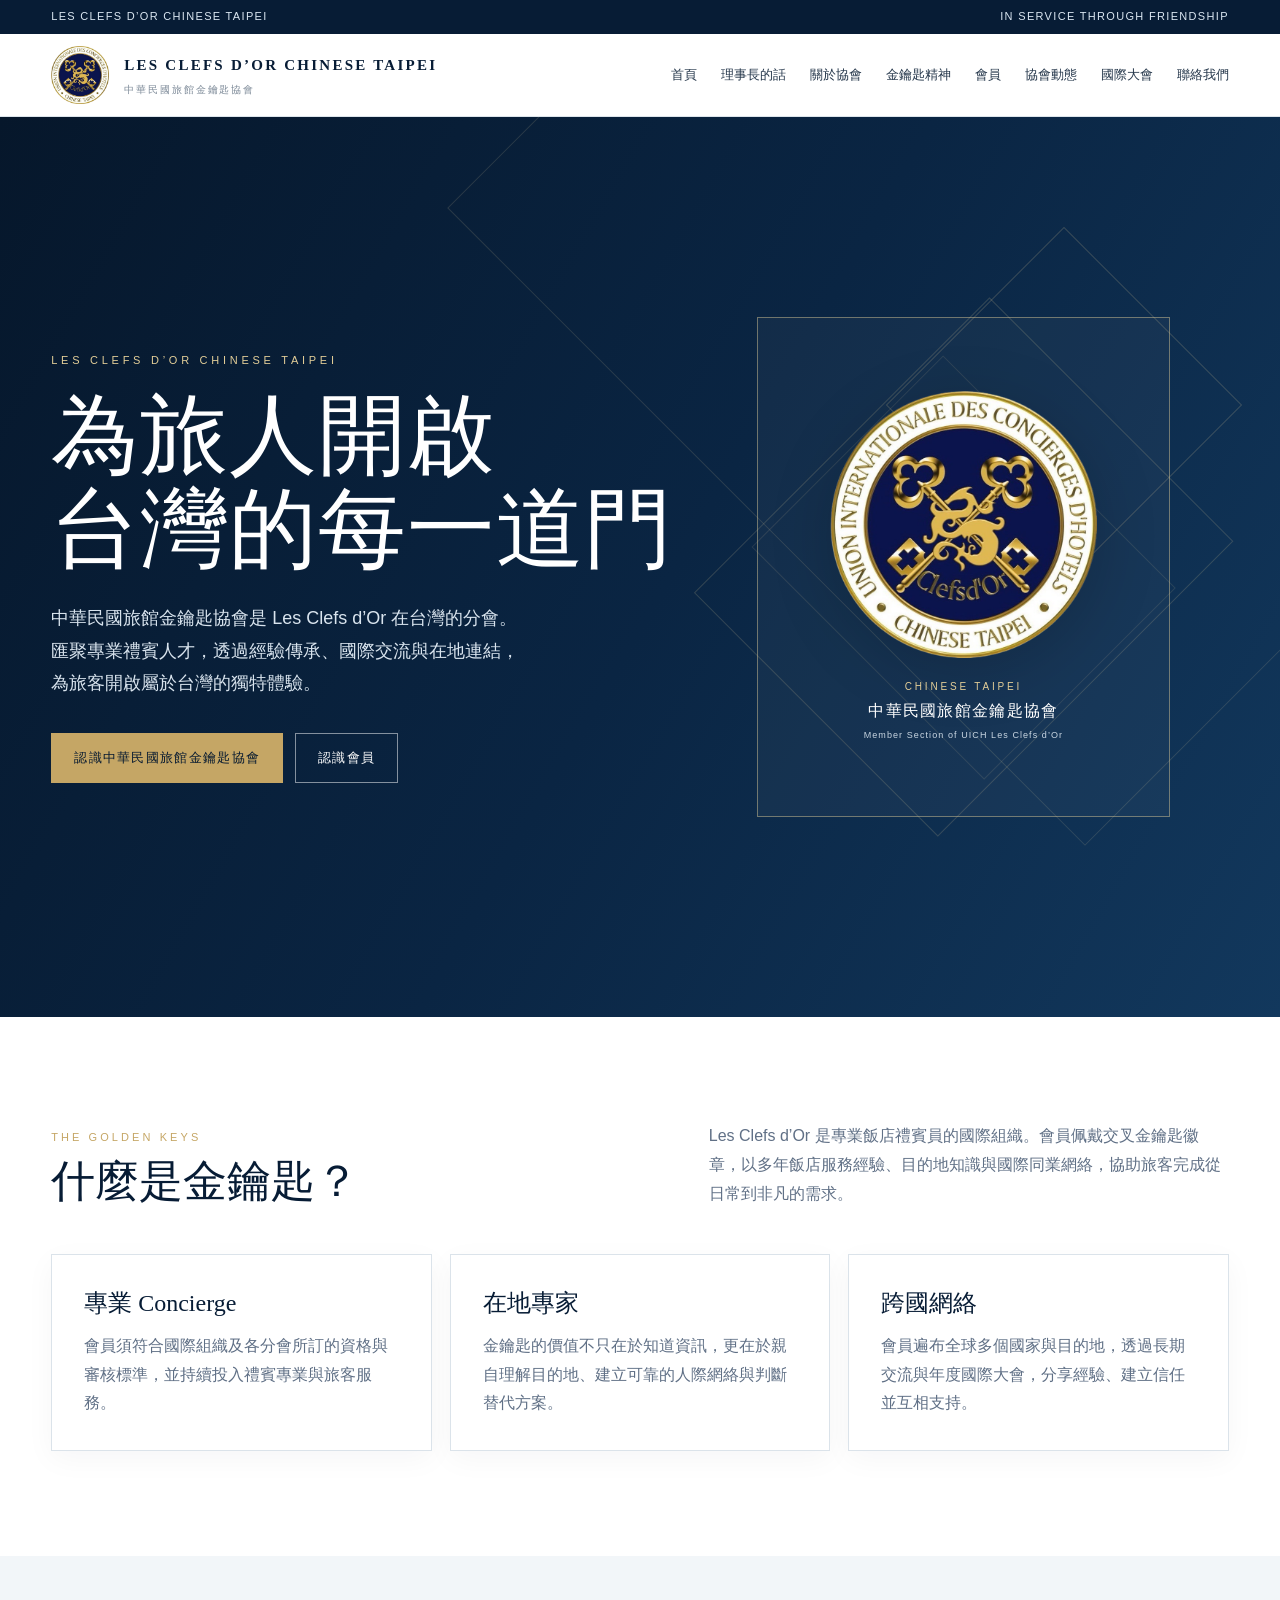
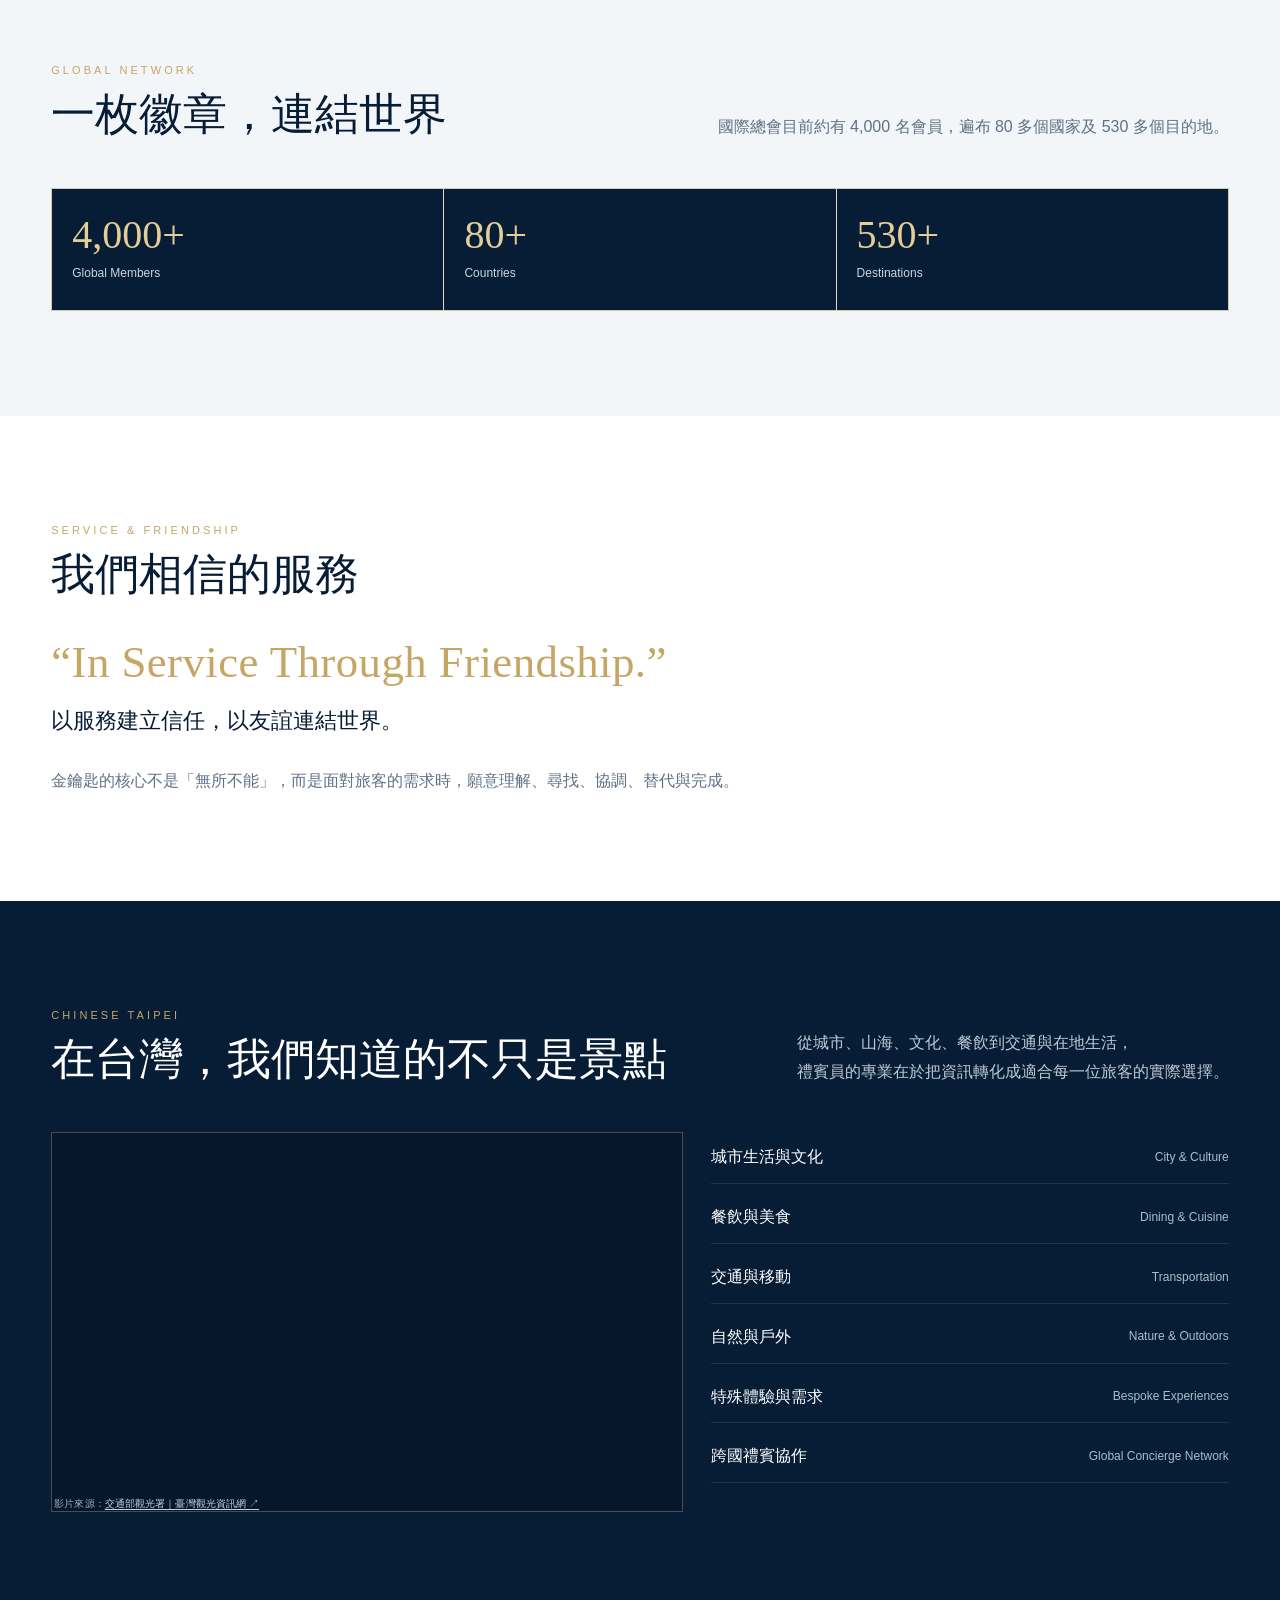
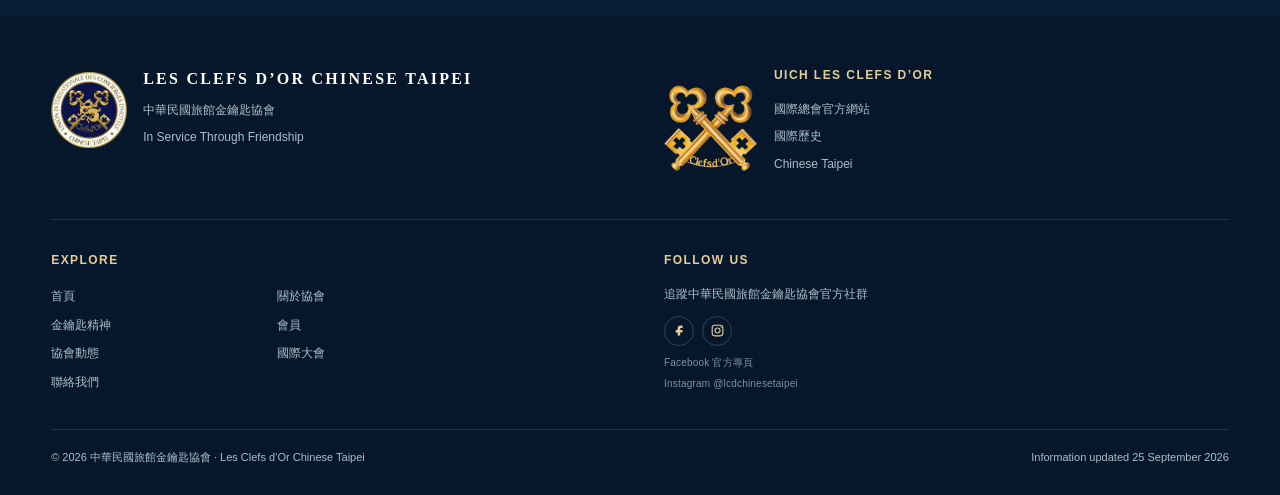
==== commit f2b4eba7: "Add files via upload 9/29 1311" ====
--- a/index.html
+++ b/index.html
@@ -4,7 +4,7 @@
 <head><meta charset="utf-8"/><meta content="origin" name="referrer"/><meta content="width=device-width,initial-scale=1" name="viewport"/><meta content="Les Clefs d’Or Chinese Taipei｜中華民國旅館金鑰匙協會官方網站。認識國際旅館金鑰匙、Chinese Taipei 分會、專業精神、會員與最新消息。" name="description"/><meta content="#071c35" name="theme-color"/><title>中華民國旅館金鑰匙協會｜Les Clefs d'Or Chinese Taipei</title><meta content="中華民國旅館金鑰匙協會｜Les Clefs d’Or Chinese Taipei" property="og:site_name"/><meta content="中華民國旅館金鑰匙協會｜Les Clefs d'Or Chinese Taipei" property="og:title"/><meta content="Les Clefs d’Or Chinese Taipei｜中華民國旅館金鑰匙協會官方網站。認識國際旅館金鑰匙、Chinese Taipei 分會、專業精神、會員與最新消息。" property="og:description"/><meta content="website" property="og:type"/><meta content="https://ct-les-clefs-dor.pages.dev/assets/lcd-tw-logo.png?v=20260925" property="og:image"/><meta content="中華民國旅館金鑰匙協會／Les Clefs d’Or Chinese Taipei" property="og:image:alt"/><meta content="https://ct-les-clefs-dor.pages.dev/" property="og:url"/><meta content="summary_large_image" name="twitter:card"/><link href="assets/site.css" rel="stylesheet"/><link href="assets/lcd-tw-logo.png" rel="icon" type="image/png"/></head>
 <body>
 <div class="topline"><div class="wrap"><span>LES CLEFS D’OR CHINESE TAIPEI</span><span>IN SERVICE THROUGH FRIENDSHIP</span></div></div>
-<header><div class="wrap nav"><a class="brand" href="index.html"><img alt="中華民國旅館金鑰匙協會／Les Clefs d’Or Chinese Taipei" class="brand-logo" src="assets/lcd-tw-logo.png"/><span class="brand-text"><strong>LES CLEFS D’OR CHINESE TAIPEI</strong><span>中華民國旅館金鑰匙協會</span></span></a><nav><a href="index.html">首頁</a><a href="president.html">理事長的話</a><a href="about.html">關於協會</a><a href="spirit.html">金鑰匙精神</a><a href="members.html">會員</a><a href="news.html">協會動態</a><a href="international.html">國際網絡</a><a href="contact.html">聯絡我們</a></nav></div></header>
+<header><div class="wrap nav"><a class="brand" href="index.html"><img alt="中華民國旅館金鑰匙協會／Les Clefs d’Or Chinese Taipei" class="brand-logo" src="assets/lcd-tw-logo.png"/><span class="brand-text"><strong>LES CLEFS D’OR CHINESE TAIPEI</strong><span>中華民國旅館金鑰匙協會</span></span></a><nav><a href="index.html">首頁</a><a href="president.html">理事長的話</a><a href="about.html">關於協會</a><a href="spirit.html">金鑰匙精神</a><a href="members.html">會員</a><a href="news.html">協會動態</a><a href="congress.html">國際大會</a><a href="contact.html">聯絡我們</a></nav></div></header>
 <main>
 <section class="hero"><div class="wrap"><div class="reveal"><div class="kicker">LES CLEFS D’OR CHINESE TAIPEI</div><h1>為旅人開啟<br/>台灣的每一道門</h1><p class="lead">中華民國旅館金鑰匙協會是 Les Clefs d’Or 在台灣的分會。<br/>匯聚專業禮賓人才，透過經驗傳承、國際交流與在地連結，<br/>為旅客開啟屬於台灣的獨特體驗。</p><div class="actions"><a class="btn primary" href="about.html">認識中華民國旅館金鑰匙協會</a><a class="btn" href="members.html">認識會員</a></div></div><div class="hero-art reveal"><div class="hero-logo-panel"><img alt="中華民國旅館金鑰匙協會／Les Clefs d’Or Chinese Taipei" src="assets/lcd-tw-logo.png"/><div class="hero-logo-caption"><span>CHINESE TAIPEI</span><strong>中華民國旅館金鑰匙協會</strong><small>Member Section of UICH Les Clefs d’Or</small></div></div></div></div></section>
 <section><div class="wrap"><div class="section-head reveal"><div><div class="eyebrow">THE GOLDEN KEYS</div><h2 class="title">什麼是金鑰匙？</h2></div><p>Les Clefs d’Or 是專業飯店禮賓員的國際組織。會員佩戴交叉金鑰匙徽章，以多年飯店服務經驗、目的地知識與國際同業網絡，協助旅客完成從日常到非凡的需求。</p></div><div class="grid3"><article class="card reveal"><h3>專業 Concierge</h3><p>會員須符合國際組織及各分會所訂的資格與審核標準，並持續投入禮賓專業與旅客服務。</p></article><article class="card reveal"><h3>在地專家</h3><p>金鑰匙的價值不只在於知道資訊，更在於親自理解目的地、建立可靠的人際網絡與判斷替代方案。</p></article><article class="card reveal"><h3>跨國網絡</h3><p>會員遍布全球多個國家與目的地，透過長期交流與年度國際大會，分享經驗、建立信任並互相支持。</p></article></div></div></section>
@@ -46,7 +46,7 @@
 <p><a href="spirit.html">金鑰匙精神</a></p>
 <p><a href="members.html">會員</a></p>
 <p><a href="news.html">協會動態</a></p>
-<p><a href="international.html">國際網絡</a></p>
+<p><a href="congress.html">國際大會</a></p>
 <p><a href="contact.html">聯絡我們</a></p>
 </div>
 </div>
--- a/assets/site.css
+++ b/assets/site.css
@@ -230,3 +230,79 @@
 .rss-item-arrow{color:var(--gold);font-size:13px;text-align:right}
 @media (max-width:900px){.rss-item{grid-template-columns:76px 1fr 18px}}
 @media (max-width:900px){.community-social-lead{white-space:normal}}
+
+/* Community feed refinement v33 */
+.community-world-grid{align-items:stretch}
+.community-world-card{min-height:420px}
+.rss-list{min-height:0;display:flex;flex-direction:column;gap:0;margin-top:auto}
+.rss-item{display:grid;grid-template-columns:1fr 24px;gap:14px;align-items:center;padding:15px 0;border-top:1px solid var(--line);color:var(--navy);text-decoration:none;transition:transform .2s ease, padding-left .2s ease}
+.rss-item:hover{padding-left:6px}
+.rss-item-title{font-size:14px;line-height:1.55;color:var(--navy);font-weight:500}
+.rss-item-arrow{color:var(--gold);font-size:14px;text-align:right}
+.rss-status{color:var(--muted);font-size:13px;padding:12px 0}
+.community-feed-note{font-size:10px;letter-spacing:.08em;color:var(--muted);text-transform:uppercase;margin-top:16px}
+@media (max-width:900px){.community-world-card{min-height:0}.rss-item{grid-template-columns:1fr 20px}}
+
+/* Community RSS cards: override legacy float rule so each feed item uses the full card width. */
+.community-links.rss-list a.rss-item,
+.community-links.rss-list a.rss-item span{
+  float:none !important;
+}
+.community-links.rss-list a.rss-item{
+  display:grid;
+  grid-template-columns:90px minmax(0,1fr) 22px;
+  width:100%;
+  box-sizing:border-box;
+  align-items:start;
+  gap:14px;
+  padding:15px 0;
+  border-top:1px solid var(--line);
+}
+.community-links.rss-list .rss-item-date{
+  display:block;
+  font-size:10px;
+  line-height:1.4;
+  letter-spacing:.08em;
+  text-transform:uppercase;
+  color:var(--gold);
+  white-space:nowrap;
+}
+.community-links.rss-list .rss-item-title{
+  display:block;
+  min-width:0;
+  font-size:14px;
+  line-height:1.55;
+  color:var(--navy);
+  font-weight:500;
+  overflow-wrap:anywhere;
+}
+.community-links.rss-list .rss-item-arrow{
+  display:block;
+  color:var(--gold);
+  font-size:14px;
+  line-height:1.4;
+  text-align:right;
+}
+@media (max-width:900px){
+  .community-links.rss-list a.rss-item{grid-template-columns:76px minmax(0,1fr) 20px}
+}
+
+
+/* Community feed layout refinement v35 */
+.community-world-card .community-links.rss-list{margin-top:10px}
+.community-world-card .community-feed-note{margin-top:auto;padding-top:18px}
+.community-links.rss-list a.rss-item.no-date{grid-template-columns:minmax(0,1fr) 22px}
+.community-links.rss-list a.rss-item.no-date .rss-item-title{grid-column:1}
+.community-links.rss-list a.rss-item.no-date .rss-item-arrow{grid-column:2}
+@media (max-width:900px){
+  .community-links.rss-list a.rss-item.no-date{grid-template-columns:minmax(0,1fr) 20px}
+}
+
+.community-links.rss-training{max-height:none;overflow:visible}
+.community-links.rss-training .rss-item{padding:10px 0}
+.community-links.rss-training .rss-item-title{font-size:12px;line-height:1.45}
+@media (max-width:900px){.community-links.rss-training .rss-item-title{font-size:12px}}
+
+.congress-grid{align-items:stretch}.congress-card{display:flex;flex-direction:column;min-height:310px}.congress-year{font:500 28px/1.2 var(--serif);color:var(--navy);margin-bottom:14px}.congress-card h3{font:500 24px/1.35 var(--serif);margin:0 0 12px}.congress-card p{color:var(--muted);margin:0;line-height:1.8}.congress-card .btn{margin-top:auto;align-self:flex-start}.congress-card .rss-status{color:var(--muted)}
+@media (max-width:900px){.congress-grid{grid-template-columns:1fr 1fr}}
+@media (max-width:620px){.congress-grid{grid-template-columns:1fr}.congress-card{min-height:0}.congress-year{font-size:25px}}
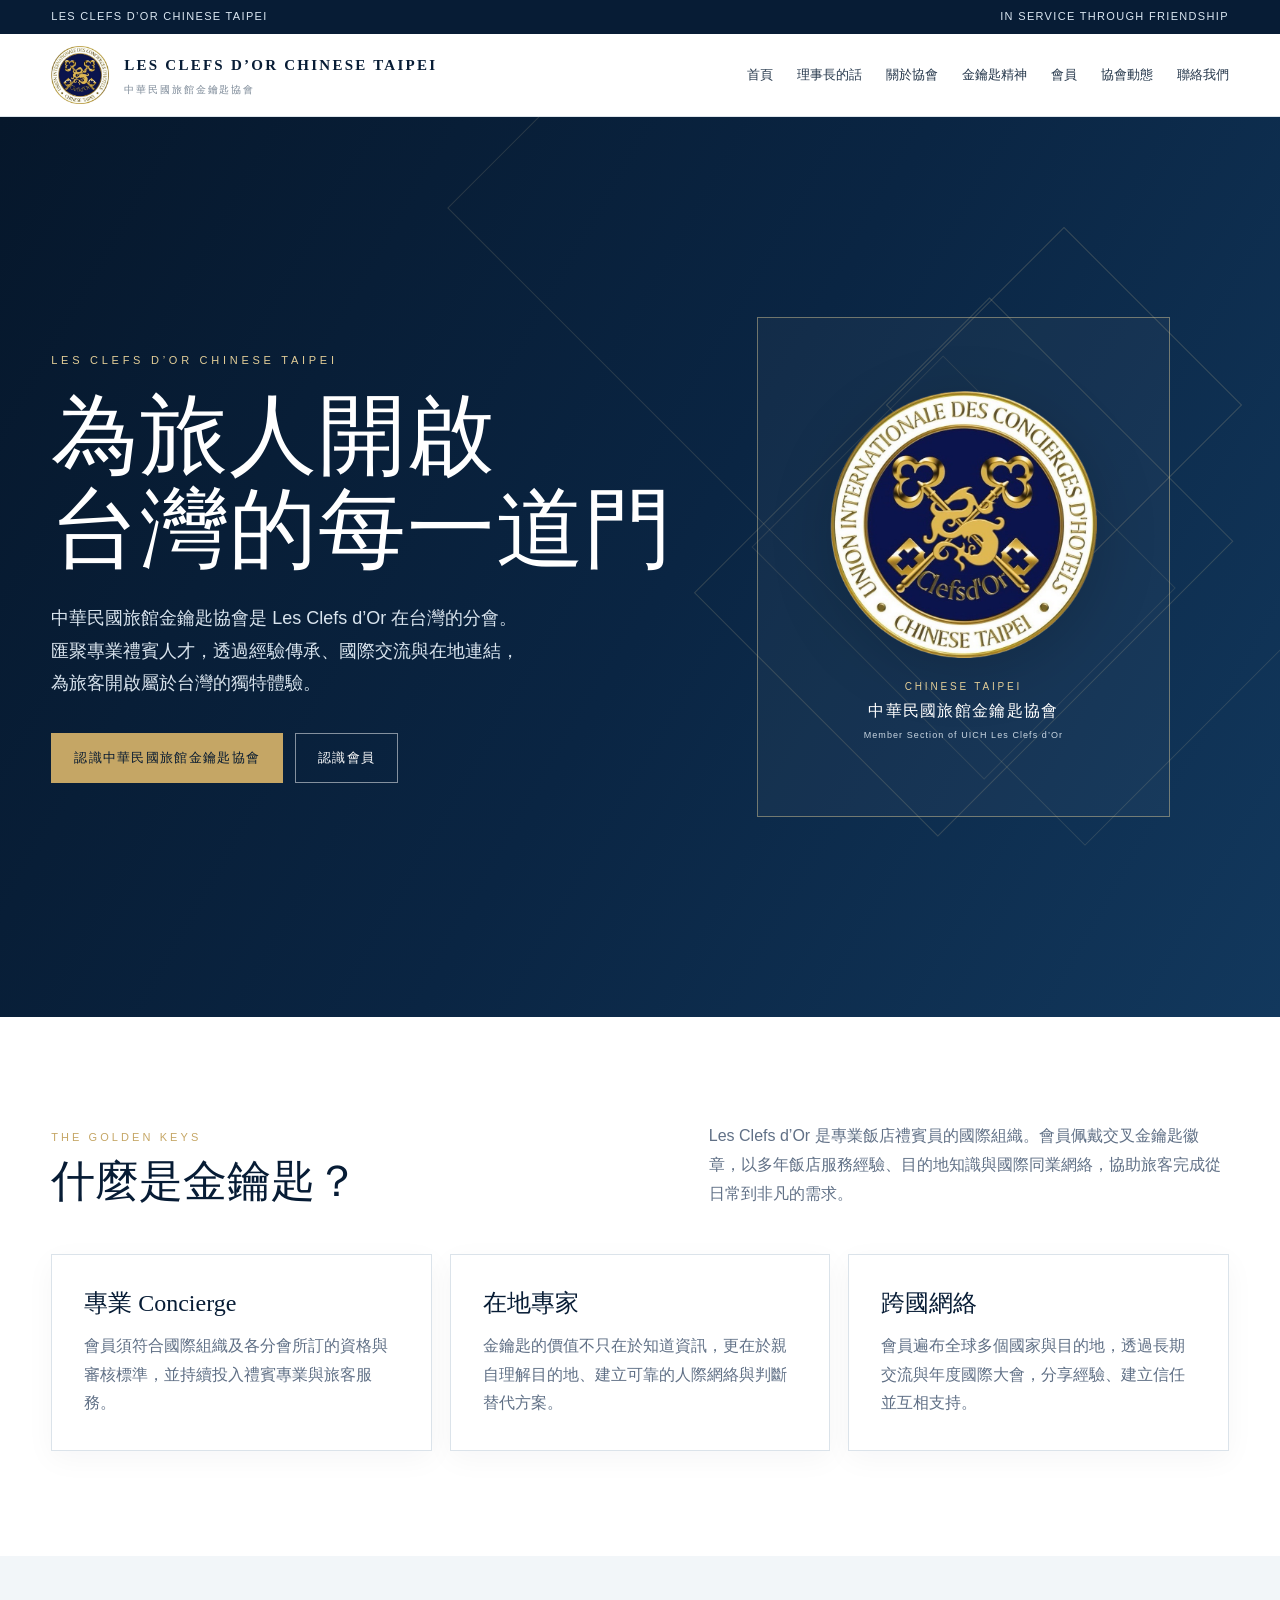
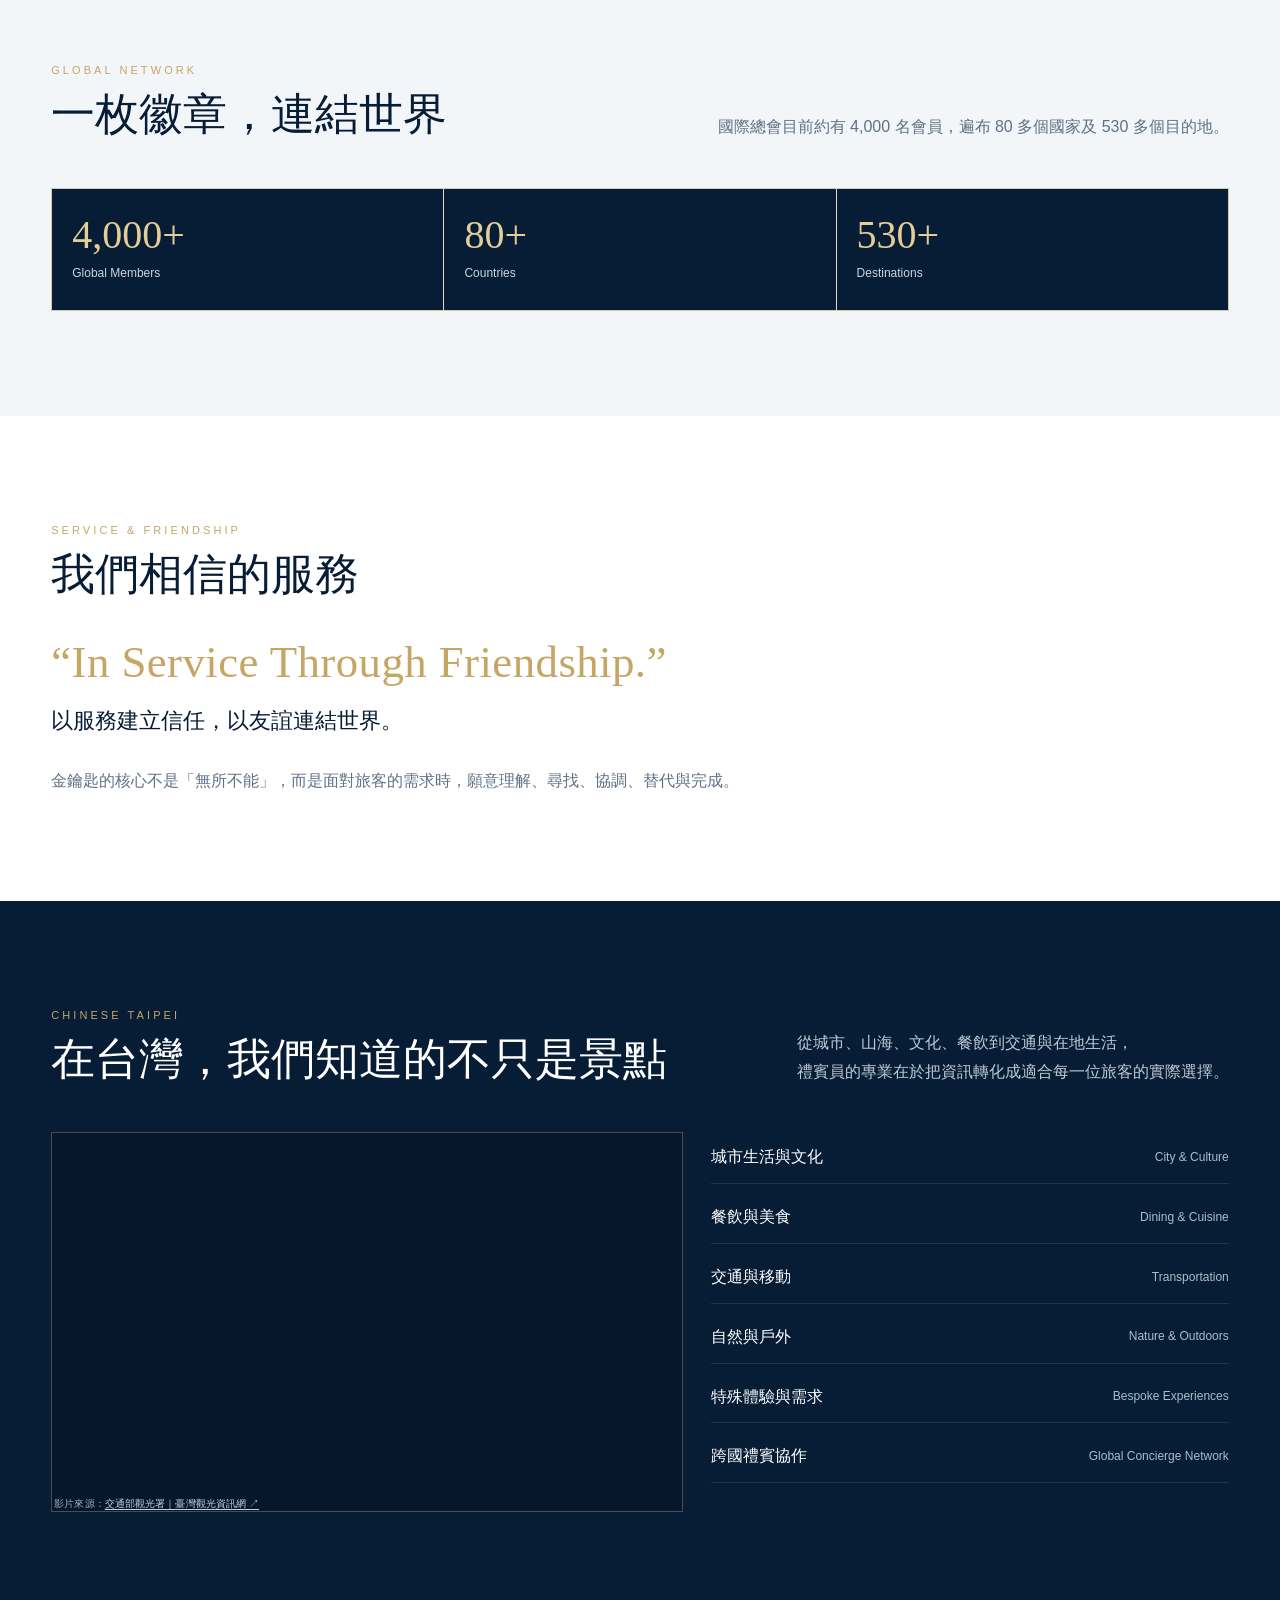
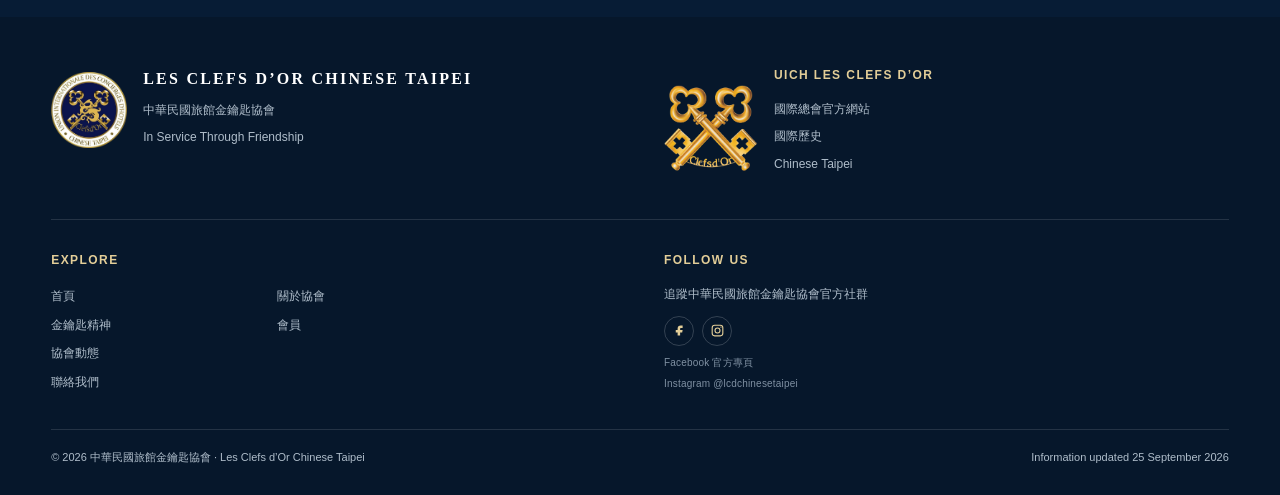
==== commit 3db120a3: "Add files via upload" ====
--- a/index.html
+++ b/index.html
@@ -4,7 +4,7 @@
 <head><meta charset="utf-8"/><meta content="origin" name="referrer"/><meta content="width=device-width,initial-scale=1" name="viewport"/><meta content="Les Clefs d’Or Chinese Taipei｜中華民國旅館金鑰匙協會官方網站。認識國際旅館金鑰匙、Chinese Taipei 分會、專業精神、會員與最新消息。" name="description"/><meta content="#071c35" name="theme-color"/><title>中華民國旅館金鑰匙協會｜Les Clefs d'Or Chinese Taipei</title><meta content="中華民國旅館金鑰匙協會｜Les Clefs d’Or Chinese Taipei" property="og:site_name"/><meta content="中華民國旅館金鑰匙協會｜Les Clefs d'Or Chinese Taipei" property="og:title"/><meta content="Les Clefs d’Or Chinese Taipei｜中華民國旅館金鑰匙協會官方網站。認識國際旅館金鑰匙、Chinese Taipei 分會、專業精神、會員與最新消息。" property="og:description"/><meta content="website" property="og:type"/><meta content="https://ct-les-clefs-dor.pages.dev/assets/lcd-tw-logo.png?v=20260925" property="og:image"/><meta content="中華民國旅館金鑰匙協會／Les Clefs d’Or Chinese Taipei" property="og:image:alt"/><meta content="https://ct-les-clefs-dor.pages.dev/" property="og:url"/><meta content="summary_large_image" name="twitter:card"/><link href="assets/site.css" rel="stylesheet"/><link href="assets/lcd-tw-logo.png" rel="icon" type="image/png"/></head>
 <body>
 <div class="topline"><div class="wrap"><span>LES CLEFS D’OR CHINESE TAIPEI</span><span>IN SERVICE THROUGH FRIENDSHIP</span></div></div>
-<header><div class="wrap nav"><a class="brand" href="index.html"><img alt="中華民國旅館金鑰匙協會／Les Clefs d’Or Chinese Taipei" class="brand-logo" src="assets/lcd-tw-logo.png"/><span class="brand-text"><strong>LES CLEFS D’OR CHINESE TAIPEI</strong><span>中華民國旅館金鑰匙協會</span></span></a><nav><a href="index.html">首頁</a><a href="president.html">理事長的話</a><a href="about.html">關於協會</a><a href="spirit.html">金鑰匙精神</a><a href="members.html">會員</a><a href="news.html">協會動態</a><a href="congress.html">國際大會</a><a href="contact.html">聯絡我們</a></nav></div></header>
+<header><div class="wrap nav"><a class="brand" href="index.html"><img alt="中華民國旅館金鑰匙協會／Les Clefs d’Or Chinese Taipei" class="brand-logo" src="assets/lcd-tw-logo.png"/><span class="brand-text"><strong>LES CLEFS D’OR CHINESE TAIPEI</strong><span>中華民國旅館金鑰匙協會</span></span></a><nav><a href="index.html">首頁</a><a href="president.html">理事長的話</a><a href="about.html">關於協會</a><a href="spirit.html">金鑰匙精神</a><a href="members.html">會員</a><a href="news.html">協會動態</a><a href="contact.html">聯絡我們</a></nav></div></header>
 <main>
 <section class="hero"><div class="wrap"><div class="reveal"><div class="kicker">LES CLEFS D’OR CHINESE TAIPEI</div><h1>為旅人開啟<br/>台灣的每一道門</h1><p class="lead">中華民國旅館金鑰匙協會是 Les Clefs d’Or 在台灣的分會。<br/>匯聚專業禮賓人才，透過經驗傳承、國際交流與在地連結，<br/>為旅客開啟屬於台灣的獨特體驗。</p><div class="actions"><a class="btn primary" href="about.html">認識中華民國旅館金鑰匙協會</a><a class="btn" href="members.html">認識會員</a></div></div><div class="hero-art reveal"><div class="hero-logo-panel"><img alt="中華民國旅館金鑰匙協會／Les Clefs d’Or Chinese Taipei" src="assets/lcd-tw-logo.png"/><div class="hero-logo-caption"><span>CHINESE TAIPEI</span><strong>中華民國旅館金鑰匙協會</strong><small>Member Section of UICH Les Clefs d’Or</small></div></div></div></div></section>
 <section><div class="wrap"><div class="section-head reveal"><div><div class="eyebrow">THE GOLDEN KEYS</div><h2 class="title">什麼是金鑰匙？</h2></div><p>Les Clefs d’Or 是專業飯店禮賓員的國際組織。會員佩戴交叉金鑰匙徽章，以多年飯店服務經驗、目的地知識與國際同業網絡，協助旅客完成從日常到非凡的需求。</p></div><div class="grid3"><article class="card reveal"><h3>專業 Concierge</h3><p>會員須符合國際組織及各分會所訂的資格與審核標準，並持續投入禮賓專業與旅客服務。</p></article><article class="card reveal"><h3>在地專家</h3><p>金鑰匙的價值不只在於知道資訊，更在於親自理解目的地、建立可靠的人際網絡與判斷替代方案。</p></article><article class="card reveal"><h3>跨國網絡</h3><p>會員遍布全球多個國家與目的地，透過長期交流與年度國際大會，分享經驗、建立信任並互相支持。</p></article></div></div></section>
@@ -46,7 +46,7 @@
 <p><a href="spirit.html">金鑰匙精神</a></p>
 <p><a href="members.html">會員</a></p>
 <p><a href="news.html">協會動態</a></p>
-<p><a href="congress.html">國際大會</a></p>
+<p></p>
 <p><a href="contact.html">聯絡我們</a></p>
 </div>
 </div>
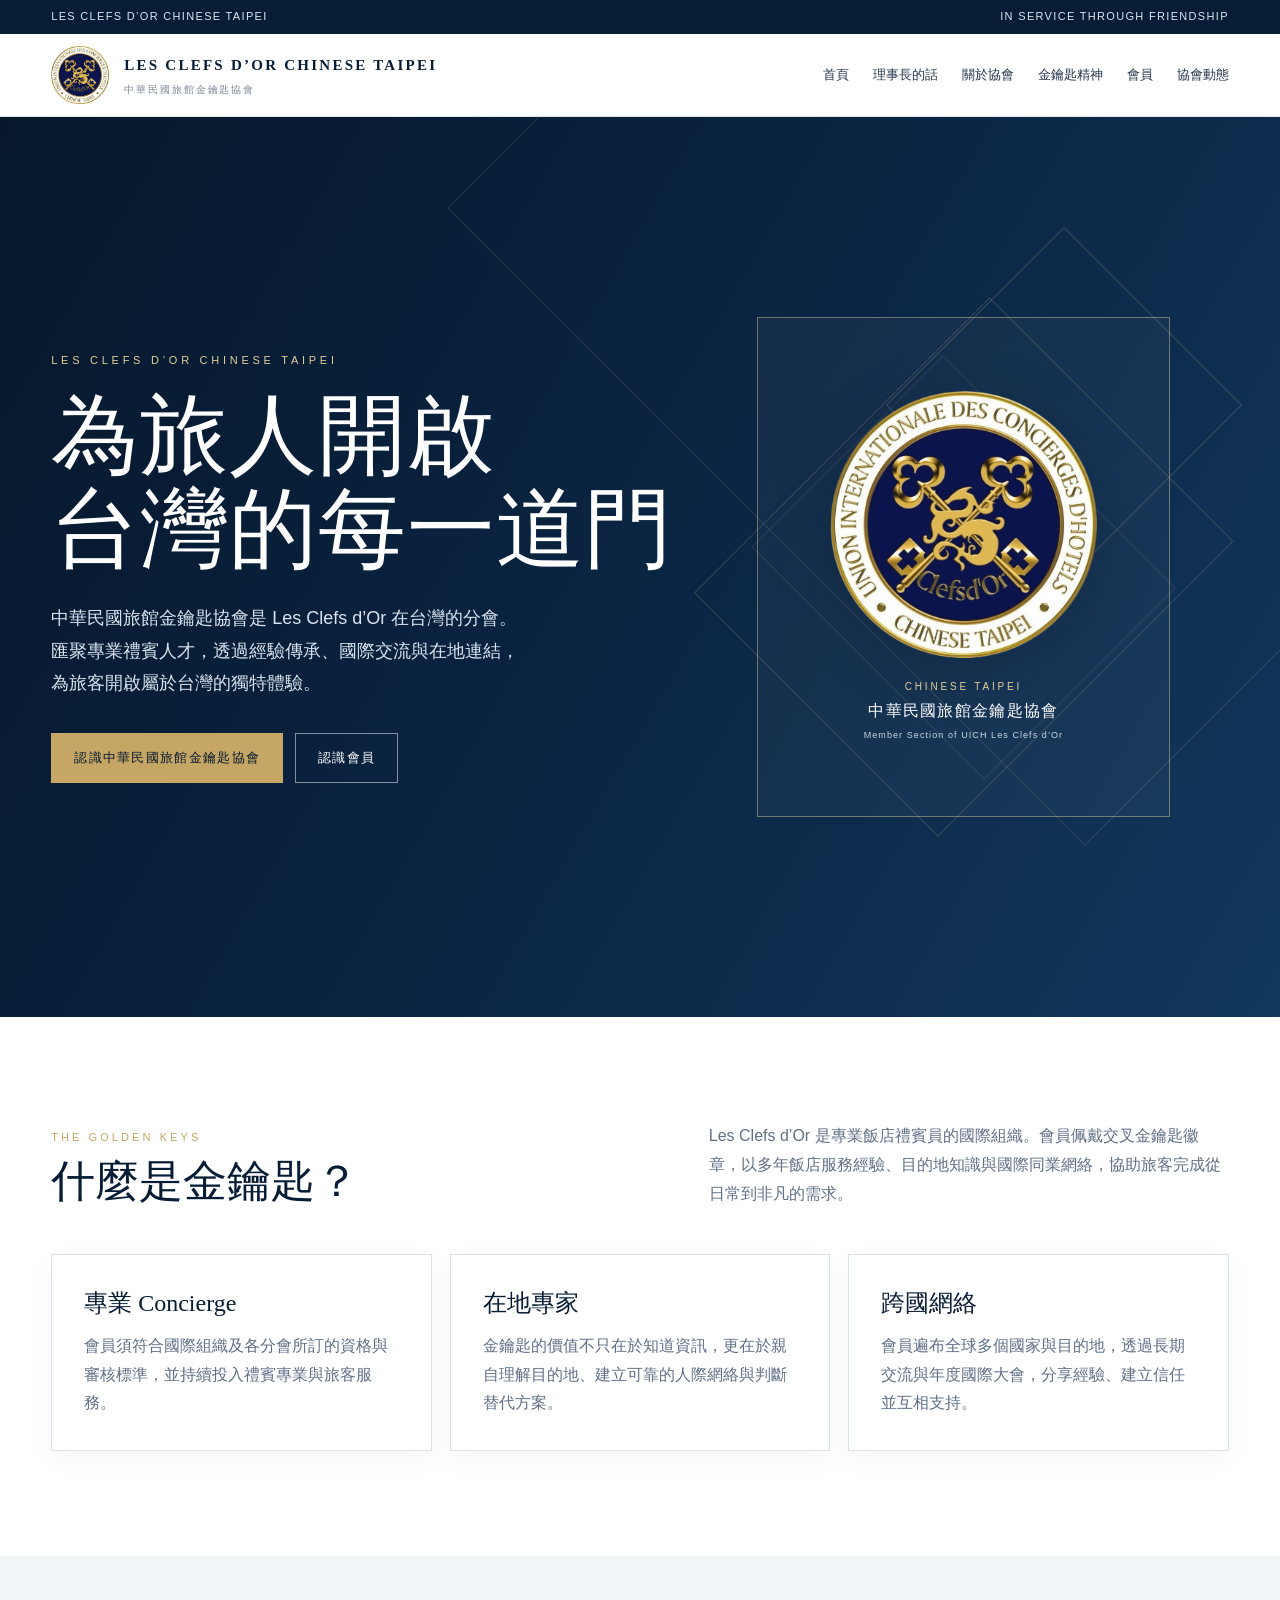
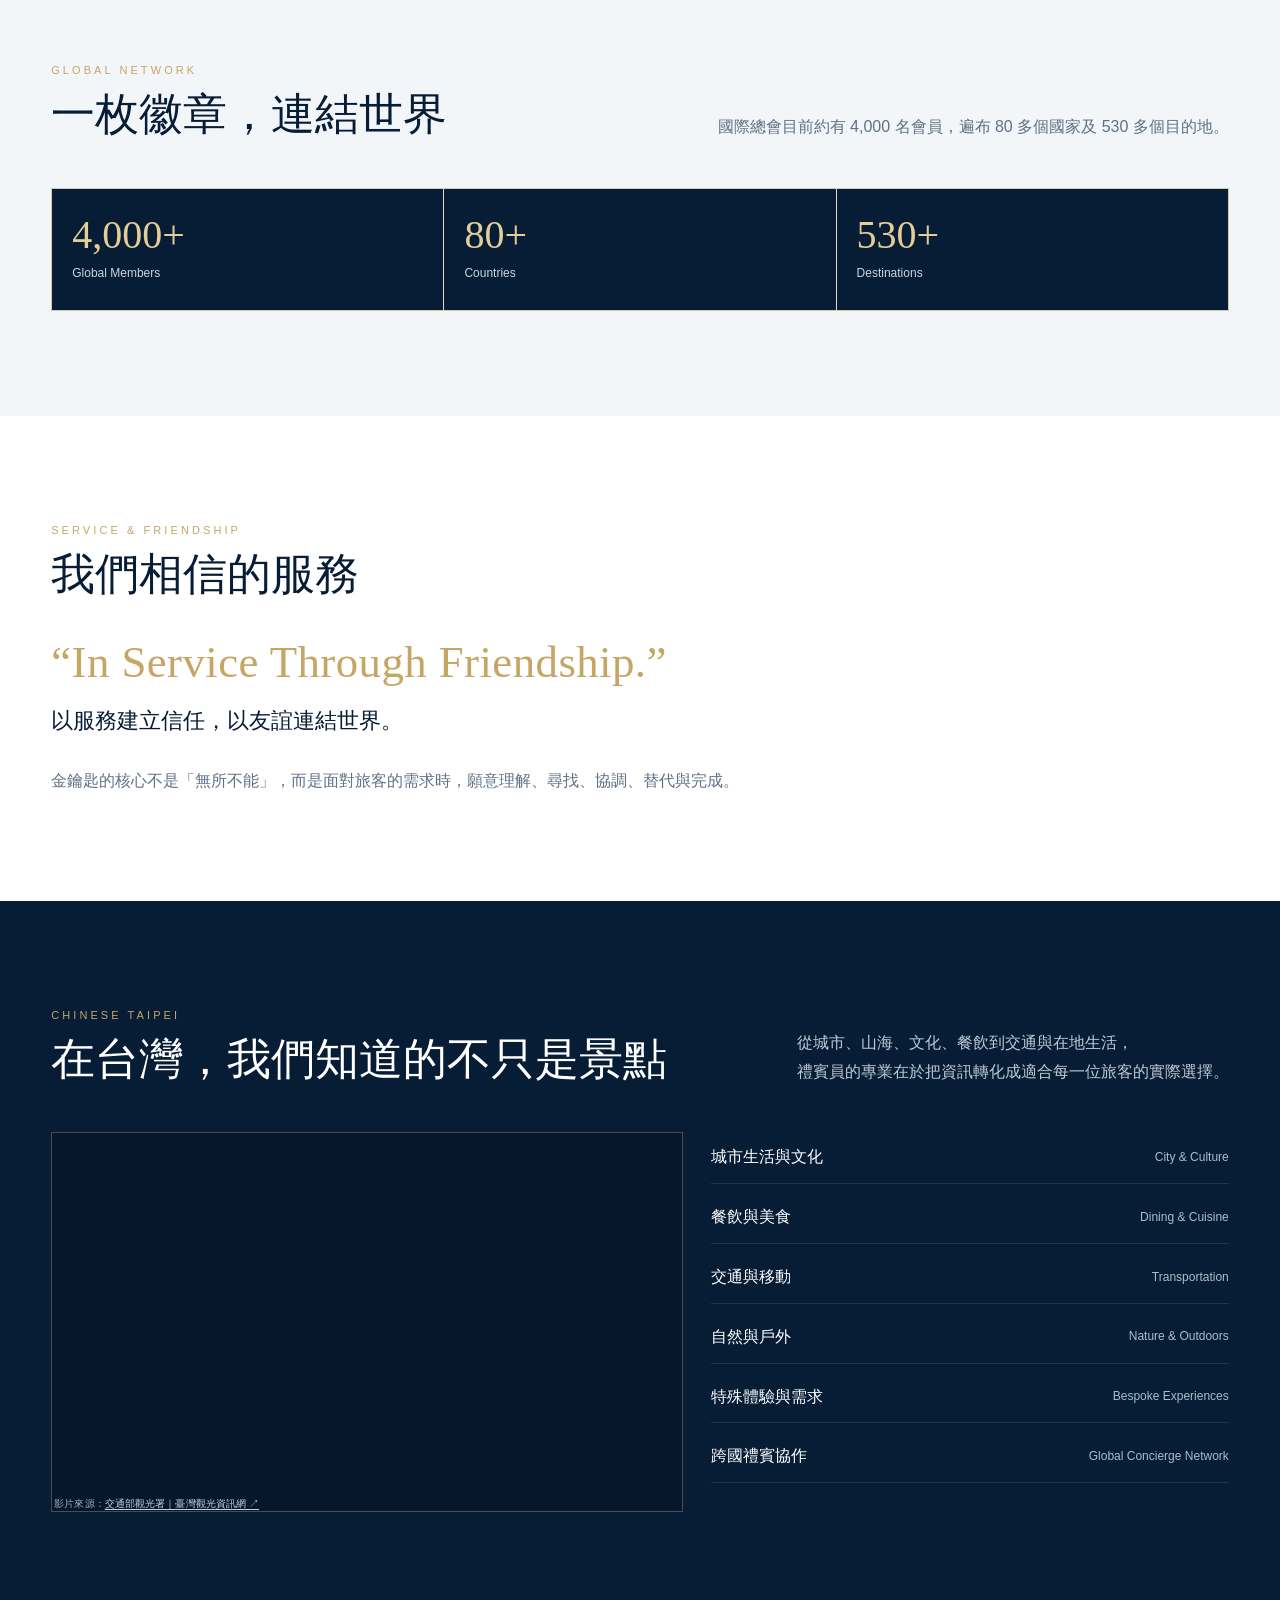
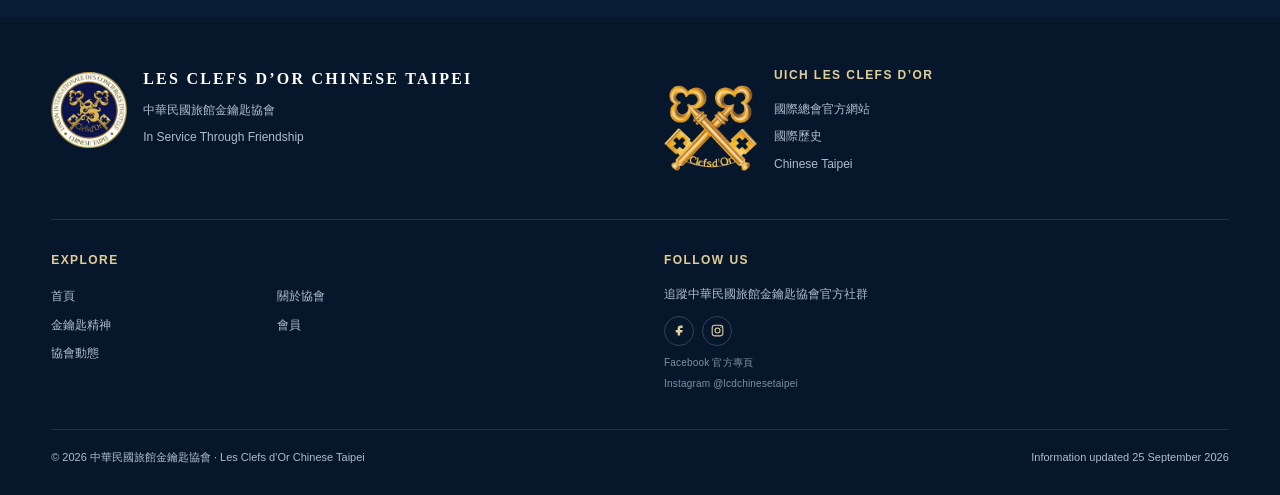
==== commit e3fbde9b: "Add files via upload" ====
--- a/index.html
+++ b/index.html
@@ -4,7 +4,7 @@
 <head><meta charset="utf-8"/><meta content="origin" name="referrer"/><meta content="width=device-width,initial-scale=1" name="viewport"/><meta content="Les Clefs d’Or Chinese Taipei｜中華民國旅館金鑰匙協會官方網站。認識國際旅館金鑰匙、Chinese Taipei 分會、專業精神、會員與最新消息。" name="description"/><meta content="#071c35" name="theme-color"/><title>中華民國旅館金鑰匙協會｜Les Clefs d'Or Chinese Taipei</title><meta content="中華民國旅館金鑰匙協會｜Les Clefs d’Or Chinese Taipei" property="og:site_name"/><meta content="中華民國旅館金鑰匙協會｜Les Clefs d'Or Chinese Taipei" property="og:title"/><meta content="Les Clefs d’Or Chinese Taipei｜中華民國旅館金鑰匙協會官方網站。認識國際旅館金鑰匙、Chinese Taipei 分會、專業精神、會員與最新消息。" property="og:description"/><meta content="website" property="og:type"/><meta content="https://ct-les-clefs-dor.pages.dev/assets/lcd-tw-logo.png?v=20260925" property="og:image"/><meta content="中華民國旅館金鑰匙協會／Les Clefs d’Or Chinese Taipei" property="og:image:alt"/><meta content="https://ct-les-clefs-dor.pages.dev/" property="og:url"/><meta content="summary_large_image" name="twitter:card"/><link href="assets/site.css" rel="stylesheet"/><link href="assets/lcd-tw-logo.png" rel="icon" type="image/png"/></head>
 <body>
 <div class="topline"><div class="wrap"><span>LES CLEFS D’OR CHINESE TAIPEI</span><span>IN SERVICE THROUGH FRIENDSHIP</span></div></div>
-<header><div class="wrap nav"><a class="brand" href="index.html"><img alt="中華民國旅館金鑰匙協會／Les Clefs d’Or Chinese Taipei" class="brand-logo" src="assets/lcd-tw-logo.png"/><span class="brand-text"><strong>LES CLEFS D’OR CHINESE TAIPEI</strong><span>中華民國旅館金鑰匙協會</span></span></a><nav><a href="index.html">首頁</a><a href="president.html">理事長的話</a><a href="about.html">關於協會</a><a href="spirit.html">金鑰匙精神</a><a href="members.html">會員</a><a href="news.html">協會動態</a><a href="contact.html">聯絡我們</a></nav></div></header>
+<header><div class="wrap nav"><a class="brand" href="index.html"><img alt="中華民國旅館金鑰匙協會／Les Clefs d’Or Chinese Taipei" class="brand-logo" src="assets/lcd-tw-logo.png"/><span class="brand-text"><strong>LES CLEFS D’OR CHINESE TAIPEI</strong><span>中華民國旅館金鑰匙協會</span></span></a><nav><a href="index.html">首頁</a><a href="president.html">理事長的話</a><a href="about.html">關於協會</a><a href="spirit.html">金鑰匙精神</a><a href="members.html">會員</a><a href="news.html">協會動態</a></nav></div></header>
 <main>
 <section class="hero"><div class="wrap"><div class="reveal"><div class="kicker">LES CLEFS D’OR CHINESE TAIPEI</div><h1>為旅人開啟<br/>台灣的每一道門</h1><p class="lead">中華民國旅館金鑰匙協會是 Les Clefs d’Or 在台灣的分會。<br/>匯聚專業禮賓人才，透過經驗傳承、國際交流與在地連結，<br/>為旅客開啟屬於台灣的獨特體驗。</p><div class="actions"><a class="btn primary" href="about.html">認識中華民國旅館金鑰匙協會</a><a class="btn" href="members.html">認識會員</a></div></div><div class="hero-art reveal"><div class="hero-logo-panel"><img alt="中華民國旅館金鑰匙協會／Les Clefs d’Or Chinese Taipei" src="assets/lcd-tw-logo.png"/><div class="hero-logo-caption"><span>CHINESE TAIPEI</span><strong>中華民國旅館金鑰匙協會</strong><small>Member Section of UICH Les Clefs d’Or</small></div></div></div></div></section>
 <section><div class="wrap"><div class="section-head reveal"><div><div class="eyebrow">THE GOLDEN KEYS</div><h2 class="title">什麼是金鑰匙？</h2></div><p>Les Clefs d’Or 是專業飯店禮賓員的國際組織。會員佩戴交叉金鑰匙徽章，以多年飯店服務經驗、目的地知識與國際同業網絡，協助旅客完成從日常到非凡的需求。</p></div><div class="grid3"><article class="card reveal"><h3>專業 Concierge</h3><p>會員須符合國際組織及各分會所訂的資格與審核標準，並持續投入禮賓專業與旅客服務。</p></article><article class="card reveal"><h3>在地專家</h3><p>金鑰匙的價值不只在於知道資訊，更在於親自理解目的地、建立可靠的人際網絡與判斷替代方案。</p></article><article class="card reveal"><h3>跨國網絡</h3><p>會員遍布全球多個國家與目的地，透過長期交流與年度國際大會，分享經驗、建立信任並互相支持。</p></article></div></div></section>
@@ -46,8 +46,8 @@
 <p><a href="spirit.html">金鑰匙精神</a></p>
 <p><a href="members.html">會員</a></p>
 <p><a href="news.html">協會動態</a></p>
-<p></p>
-<p><a href="contact.html">聯絡我們</a></p>
+
+
 </div>
 </div>
 <div class="footer-service-block footer-social">
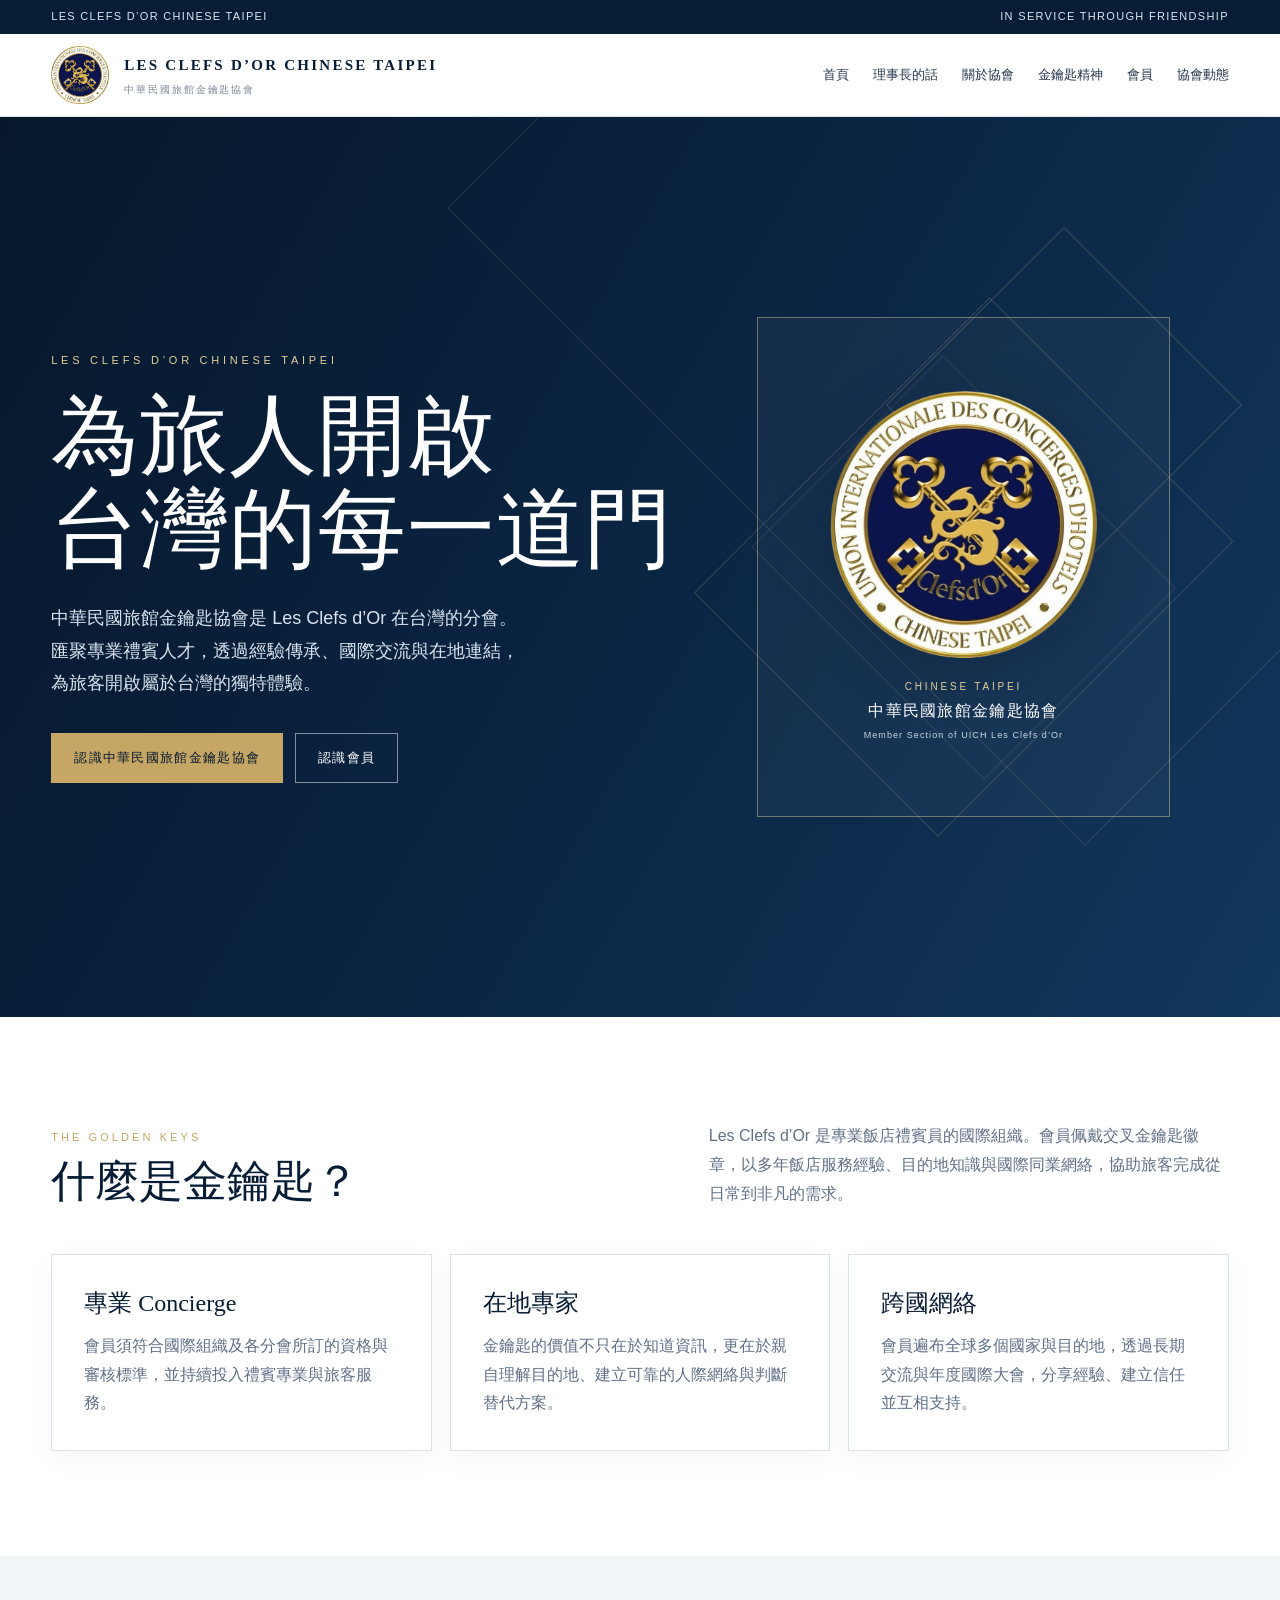
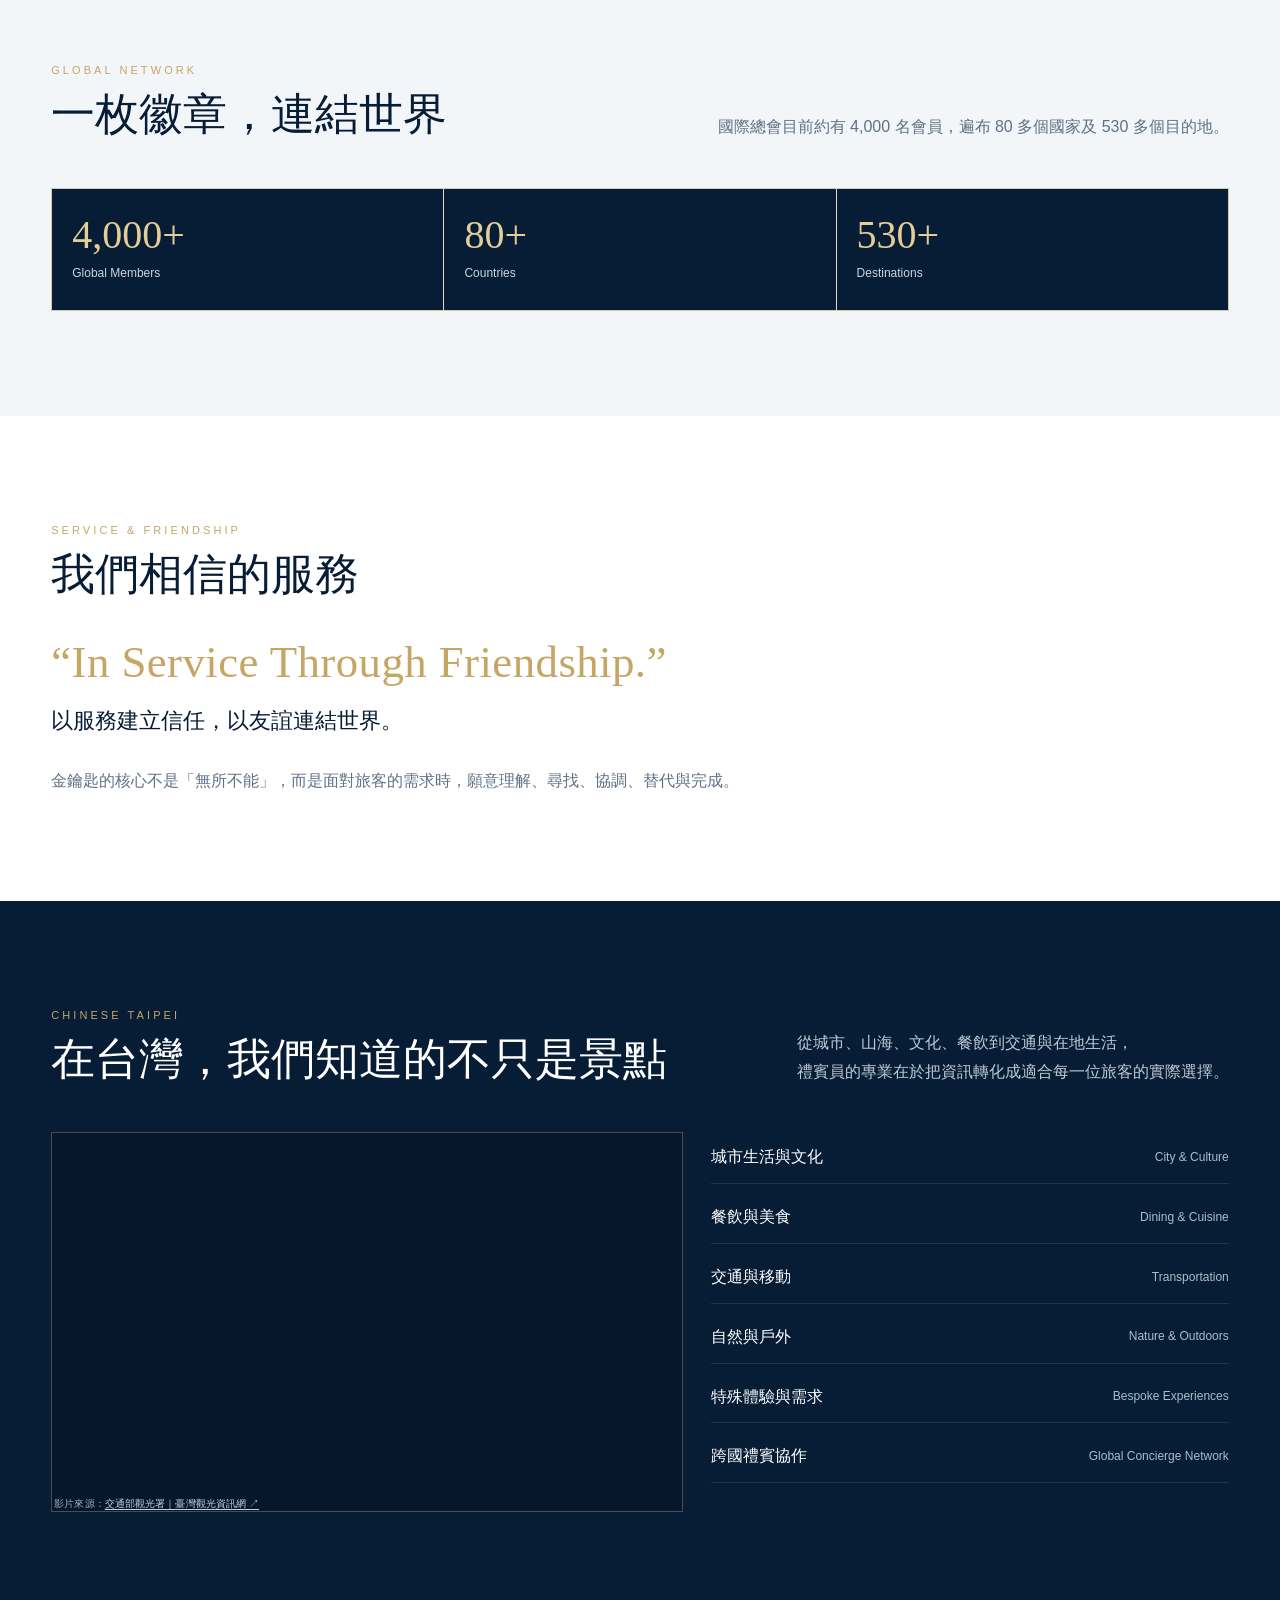
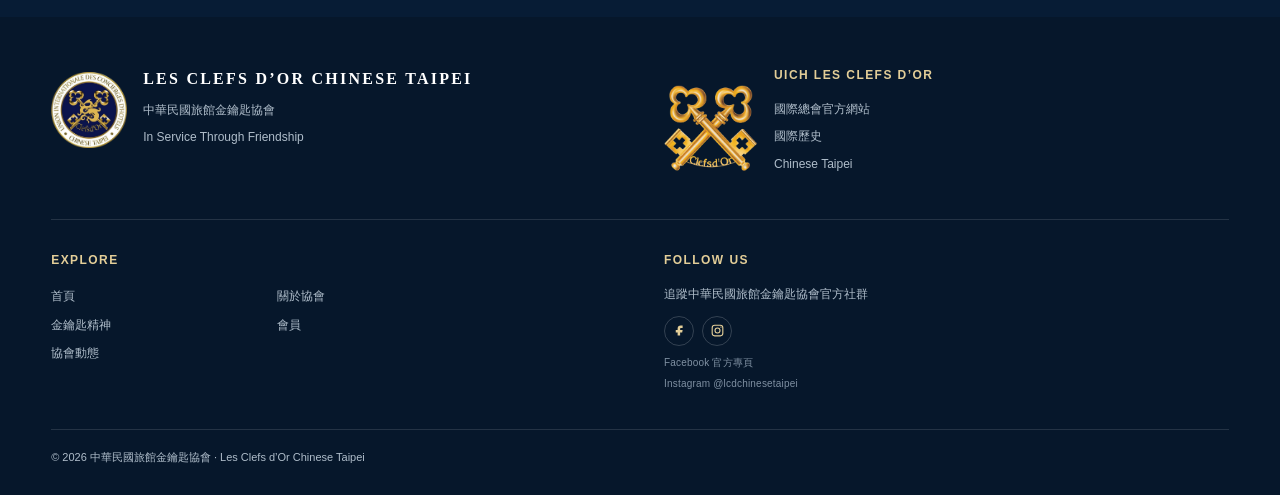
==== commit 4a754b6d: "Add files via upload" ====
--- a/index.html
+++ b/index.html
@@ -64,6 +64,6 @@
 <p class="social-handle"><span>Facebook 官方專頁</span><span>Instagram @lcdchinesetaipei</span></p>
 </div>
 </div>
-<div class="footer-bottom"><span>© 2026 中華民國旅館金鑰匙協會 · Les Clefs d’Or Chinese Taipei</span><span>Information updated 25 September 2026</span></div>
+<div class="footer-bottom"><span>© 2026 中華民國旅館金鑰匙協會 · Les Clefs d’Or Chinese Taipei</span><span></span></div>
 </div></footer>
 <script src="assets/site.js"></script></body></html>
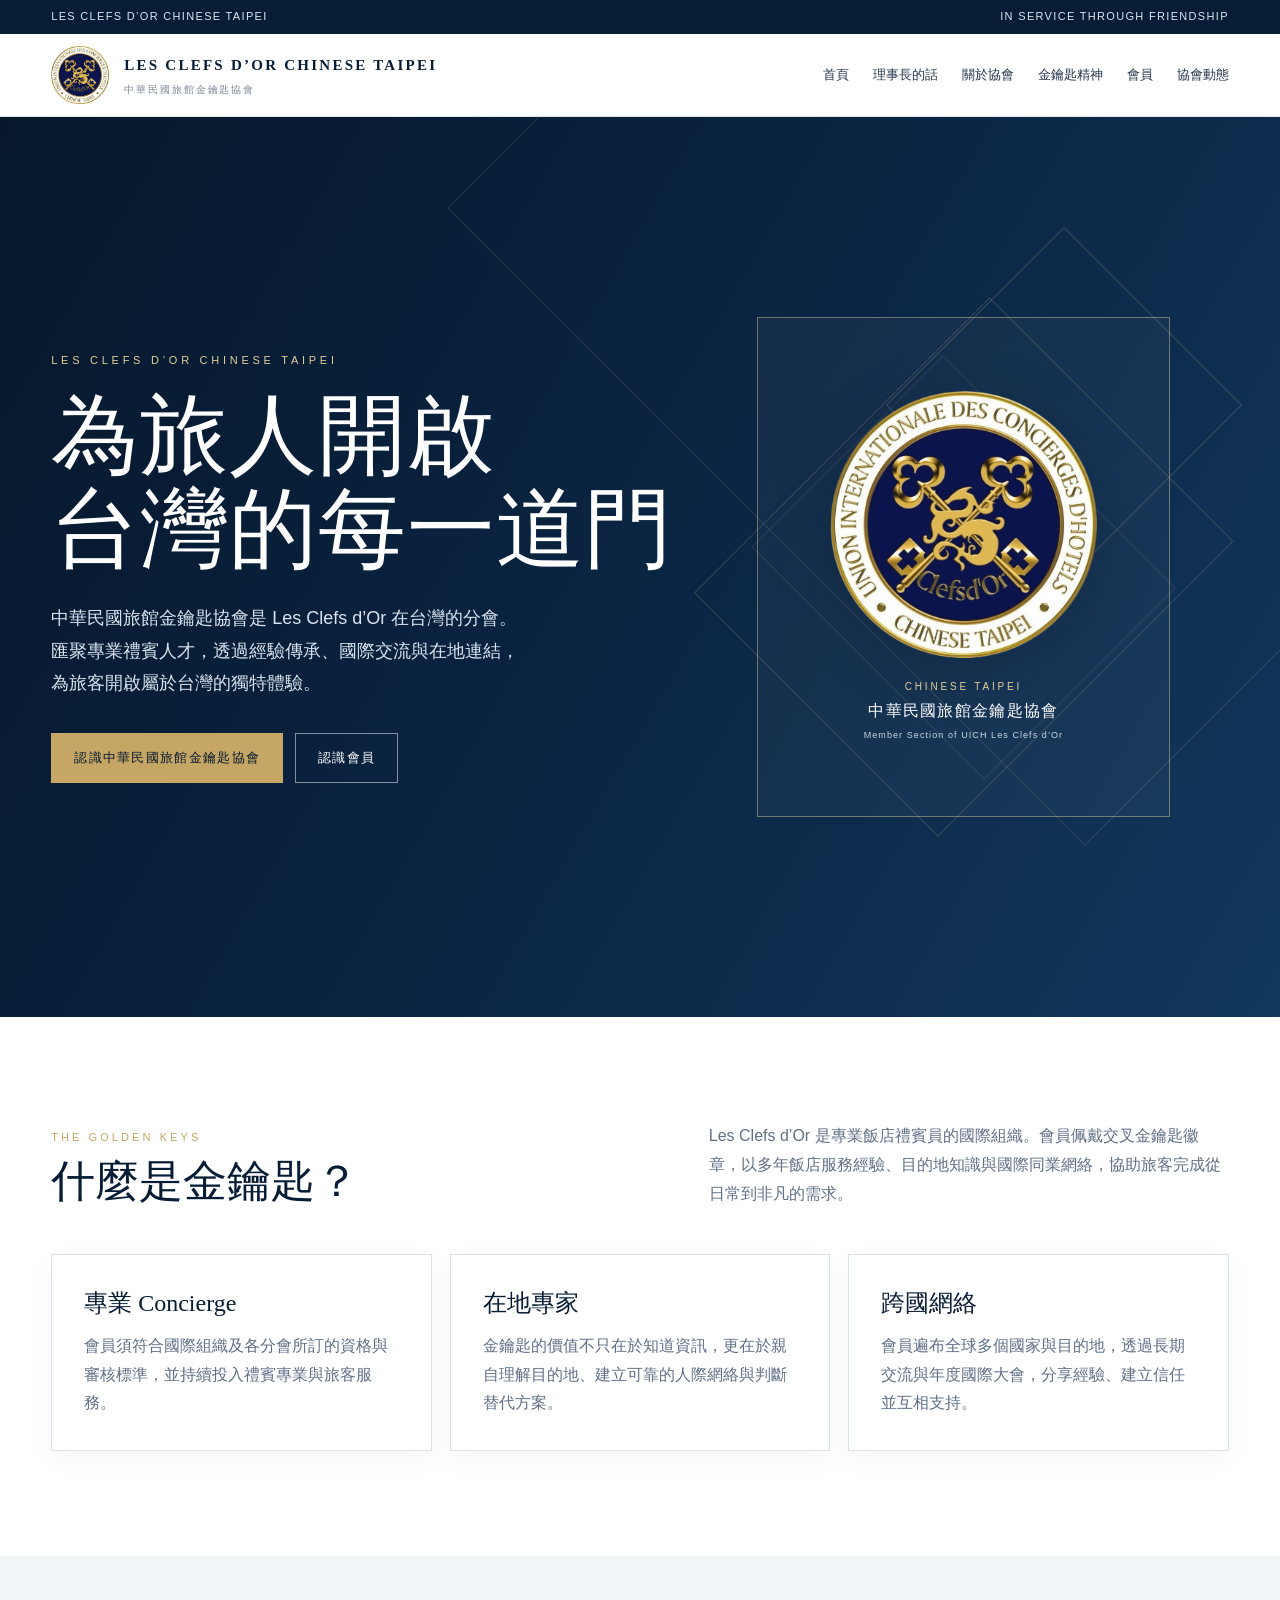
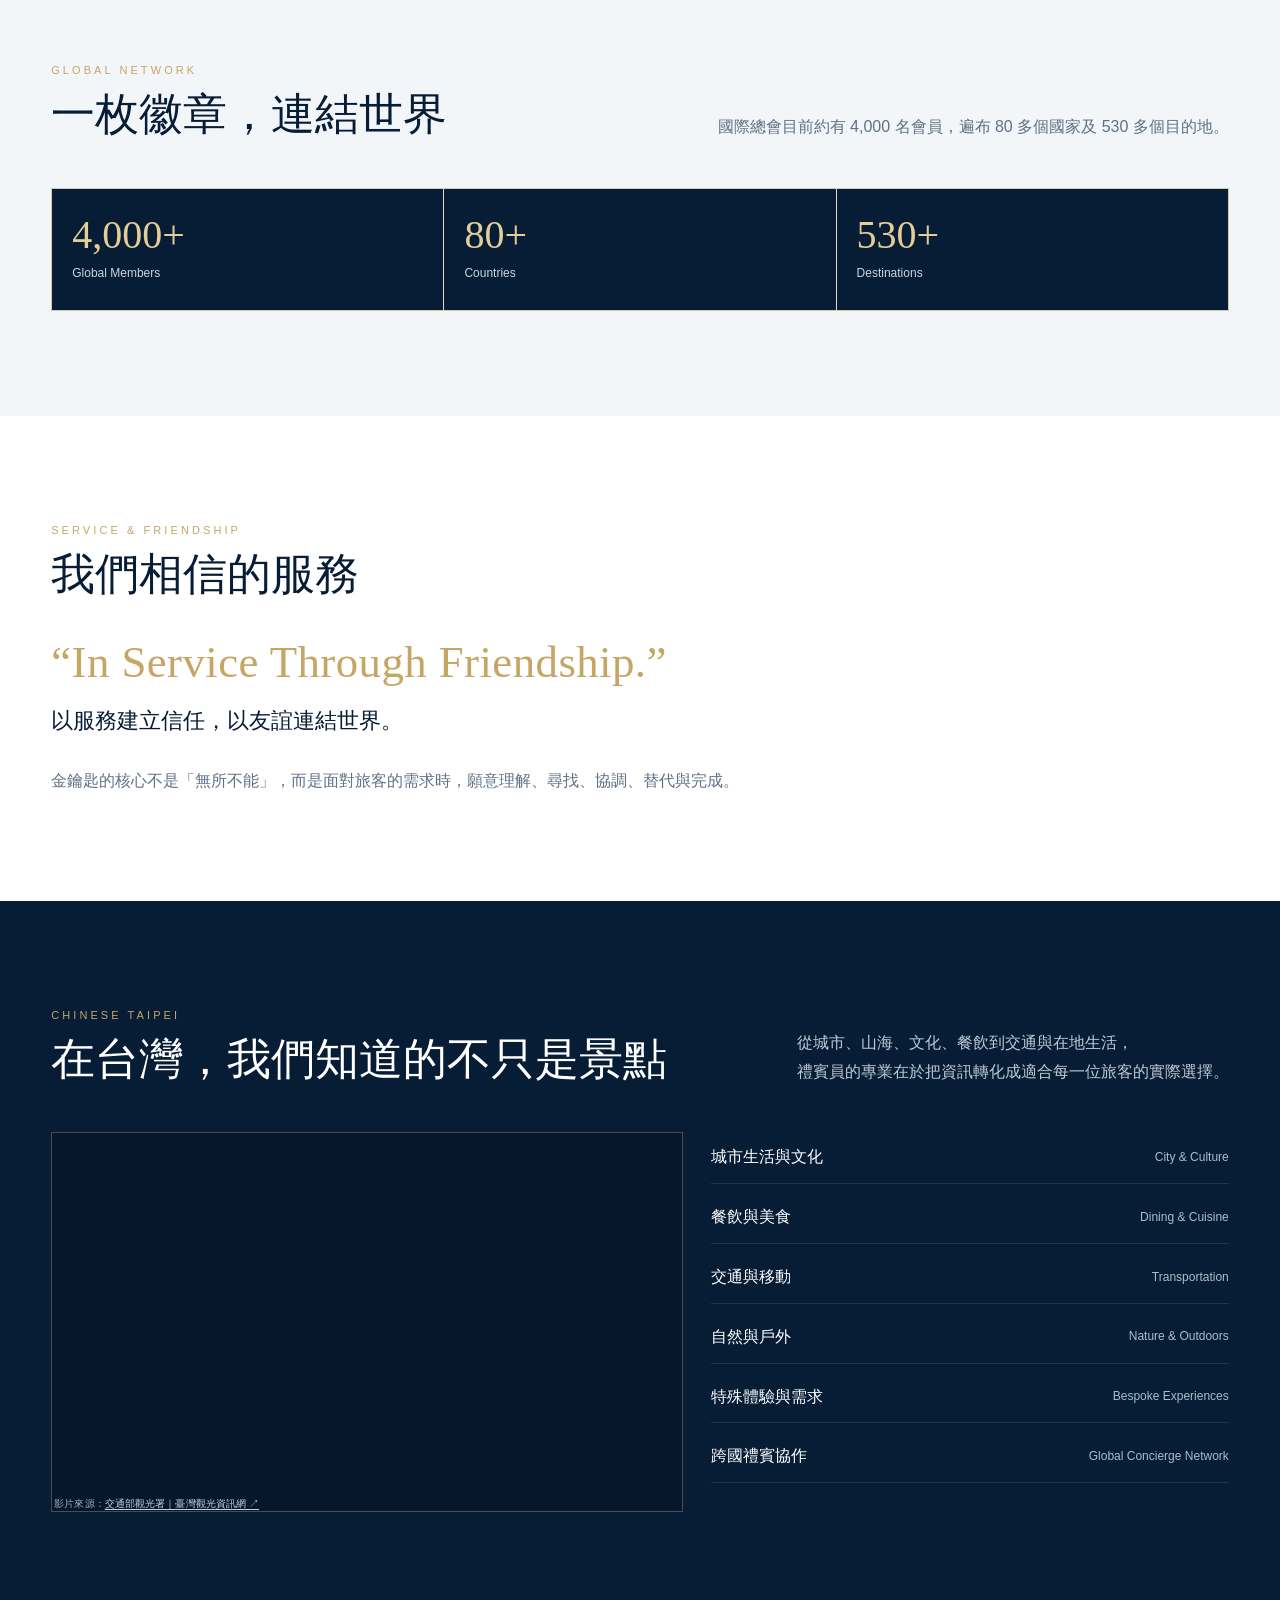
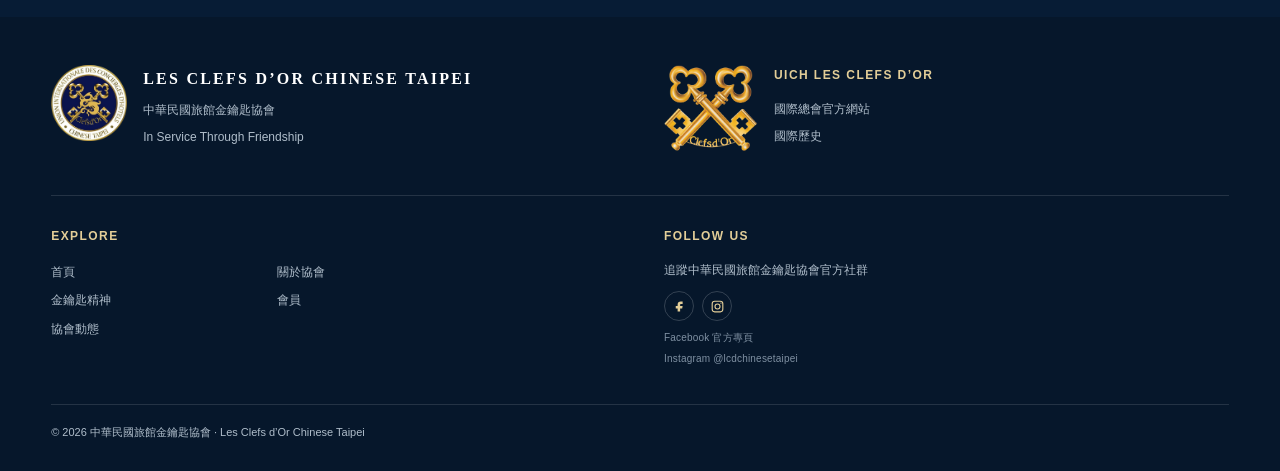
==== commit 4a84d3f9: "Add files via upload" ====
--- a/index.html
+++ b/index.html
@@ -4,7 +4,7 @@
 <head><meta charset="utf-8"/><meta content="origin" name="referrer"/><meta content="width=device-width,initial-scale=1" name="viewport"/><meta content="Les Clefs d’Or Chinese Taipei｜中華民國旅館金鑰匙協會官方網站。認識國際旅館金鑰匙、Chinese Taipei 分會、專業精神、會員與最新消息。" name="description"/><meta content="#071c35" name="theme-color"/><title>中華民國旅館金鑰匙協會｜Les Clefs d'Or Chinese Taipei</title><meta content="中華民國旅館金鑰匙協會｜Les Clefs d’Or Chinese Taipei" property="og:site_name"/><meta content="中華民國旅館金鑰匙協會｜Les Clefs d'Or Chinese Taipei" property="og:title"/><meta content="Les Clefs d’Or Chinese Taipei｜中華民國旅館金鑰匙協會官方網站。認識國際旅館金鑰匙、Chinese Taipei 分會、專業精神、會員與最新消息。" property="og:description"/><meta content="website" property="og:type"/><meta content="https://ct-les-clefs-dor.pages.dev/assets/lcd-tw-logo.png?v=20260925" property="og:image"/><meta content="中華民國旅館金鑰匙協會／Les Clefs d’Or Chinese Taipei" property="og:image:alt"/><meta content="https://ct-les-clefs-dor.pages.dev/" property="og:url"/><meta content="summary_large_image" name="twitter:card"/><link href="assets/site.css" rel="stylesheet"/><link href="assets/lcd-tw-logo.png" rel="icon" type="image/png"/></head>
 <body>
 <div class="topline"><div class="wrap"><span>LES CLEFS D’OR CHINESE TAIPEI</span><span>IN SERVICE THROUGH FRIENDSHIP</span></div></div>
-<header><div class="wrap nav"><a class="brand" href="index.html"><img alt="中華民國旅館金鑰匙協會／Les Clefs d’Or Chinese Taipei" class="brand-logo" src="assets/lcd-tw-logo.png"/><span class="brand-text"><strong>LES CLEFS D’OR CHINESE TAIPEI</strong><span>中華民國旅館金鑰匙協會</span></span></a><nav><a href="index.html">首頁</a><a href="president.html">理事長的話</a><a href="about.html">關於協會</a><a href="spirit.html">金鑰匙精神</a><a href="members.html">會員</a><a href="news.html">協會動態</a></nav></div></header>
+<header><div class="wrap nav"><a class="brand" href="index.html"><img alt="中華民國旅館金鑰匙協會／Les Clefs d’Or Chinese Taipei" class="brand-logo" src="assets/lcd-tw-logo.png"/><span class="brand-text"><strong>LES CLEFS D’OR CHINESE TAIPEI</strong><span>中華民國旅館金鑰匙協會</span></span></a><nav><a href="index.html">首頁</a><a href="president.html">理事長的話</a><a href="about.html">關於協會</a><a href="spirit.html">金鑰匙精神</a><a href="members.html">會員</a><a href="news.html">協會動態</a></nav><button aria-label="開啟選單" class="menu">☰</button></div></header>
 <main>
 <section class="hero"><div class="wrap"><div class="reveal"><div class="kicker">LES CLEFS D’OR CHINESE TAIPEI</div><h1>為旅人開啟<br/>台灣的每一道門</h1><p class="lead">中華民國旅館金鑰匙協會是 Les Clefs d’Or 在台灣的分會。<br/>匯聚專業禮賓人才，透過經驗傳承、國際交流與在地連結，<br/>為旅客開啟屬於台灣的獨特體驗。</p><div class="actions"><a class="btn primary" href="about.html">認識中華民國旅館金鑰匙協會</a><a class="btn" href="members.html">認識會員</a></div></div><div class="hero-art reveal"><div class="hero-logo-panel"><img alt="中華民國旅館金鑰匙協會／Les Clefs d’Or Chinese Taipei" src="assets/lcd-tw-logo.png"/><div class="hero-logo-caption"><span>CHINESE TAIPEI</span><strong>中華民國旅館金鑰匙協會</strong><small>Member Section of UICH Les Clefs d’Or</small></div></div></div></div></section>
 <section><div class="wrap"><div class="section-head reveal"><div><div class="eyebrow">THE GOLDEN KEYS</div><h2 class="title">什麼是金鑰匙？</h2></div><p>Les Clefs d’Or 是專業飯店禮賓員的國際組織。會員佩戴交叉金鑰匙徽章，以多年飯店服務經驗、目的地知識與國際同業網絡，協助旅客完成從日常到非凡的需求。</p></div><div class="grid3"><article class="card reveal"><h3>專業 Concierge</h3><p>會員須符合國際組織及各分會所訂的資格與審核標準，並持續投入禮賓專業與旅客服務。</p></article><article class="card reveal"><h3>在地專家</h3><p>金鑰匙的價值不只在於知道資訊，更在於親自理解目的地、建立可靠的人際網絡與判斷替代方案。</p></article><article class="card reveal"><h3>跨國網絡</h3><p>會員遍布全球多個國家與目的地，透過長期交流與年度國際大會，分享經驗、建立信任並互相支持。</p></article></div></div></section>
@@ -32,7 +32,6 @@
 <h4>UICH LES CLEFS D’OR</h4>
 <p><a href="https://www.lesclefsdor.org/" rel="noopener" target="_blank">國際總會官方網站</a></p>
 <p><a href="https://www.lesclefsdor.org/about/history/" rel="noopener" target="_blank">國際歷史</a></p>
-<p><a href="https://www.lesclefsdor.org/countries/chinese-taipei/" rel="noopener" target="_blank">Chinese Taipei</a></p>
 </div>
 </div>
 </div>
--- a/assets/site.css
+++ b/assets/site.css
@@ -2,7 +2,7 @@
 *{box-sizing:border-box}html{scroll-behavior:smooth}body{margin:0;background:#fff;color:var(--ink);font-family:var(--sans);line-height:1.8}a{text-decoration:none;color:inherit}img{max-width:100%;display:block}.wrap{width:min(var(--max),92vw);margin:auto}.topline{height:34px;background:var(--navy);color:#dbe7f2;font-size:11px;letter-spacing:.12em}.topline .wrap{height:100%;display:flex;align-items:center;justify-content:space-between}.topline a:hover{color:#fff}
 header{position:sticky;top:0;z-index:100;background:rgba(255,255,255,.94);backdrop-filter:blur(16px);border-bottom:1px solid rgba(219,227,234,.92)}.nav{height:82px;display:flex;align-items:center;justify-content:space-between;gap:28px}.brand{display:flex;gap:14px;align-items:center}.brand-mark{width:46px;height:46px;border:1px solid var(--gold);display:grid;place-items:center;color:var(--gold);position:relative;overflow:hidden;background:#fff}.brand-mark:before,.brand-mark:after{content:'';position:absolute;width:34px;height:1px;background:var(--gold);transform:rotate(45deg)}.brand-mark:after{transform:rotate(-45deg)}.brand-text strong{display:block;color:var(--navy);font-family:var(--serif);font-size:15px;letter-spacing:.15em}.brand-text span{display:block;color:#7e8b99;font-size:10px;letter-spacing:.19em;margin-top:2px}nav{display:flex;gap:24px;font-size:13px;color:#25374b;align-items:center}nav a{position:relative;padding:28px 0}nav a:after{content:'';position:absolute;height:1px;left:0;right:100%;bottom:19px;background:var(--gold);transition:.25s}nav a:hover:after,nav a.active:after{right:0}nav a.active{color:var(--navy)}.menu{display:none;border:1px solid var(--line);background:#fff;padding:10px}
 .hero{background:linear-gradient(120deg,#06172b,#0a2543 52%,#12385d);color:#fff;position:relative;overflow:hidden}.hero .wrap{min-height:690px;display:grid;grid-template-columns:1.05fr .95fr;gap:50px;align-items:center}.hero:before{content:'';position:absolute;inset:-40% -20% auto auto;width:900px;height:900px;border:1px solid rgba(227,206,152,.15);transform:rotate(45deg)}.hero:after{content:'';position:absolute;right:7%;top:18%;width:250px;height:250px;border:1px solid rgba(227,206,152,.2);transform:rotate(45deg)}.kicker{font-size:11px;letter-spacing:.34em;text-transform:uppercase;color:var(--gold2);margin-bottom:18px}.hero h1{font:500 clamp(52px,7vw,88px)/1.07 var(--serif);letter-spacing:.01em;margin:0 0 25px;max-width:760px}.hero .lead{max-width:660px;color:#d9e4ee;font-size:18px;margin:0 0 34px}.actions{display:flex;gap:12px;flex-wrap:wrap}.btn{display:inline-block;padding:12px 22px;border:1px solid rgba(255,255,255,.5);color:#fff;font-size:13px;letter-spacing:.1em;transition:.25s}.btn.primary{background:var(--gold);border-color:var(--gold);color:#081b31}.btn.light{background:#fff;border-color:#fff;color:var(--navy)}.btn:hover{transform:translateY(-2px)}.hero-art{position:relative;min-height:500px;display:grid;place-items:center}.seal{width:min(440px,90%);aspect-ratio:1/1.18;border:1px solid rgba(227,206,152,.5);position:relative;display:grid;place-items:center}.seal:before,.seal:after{content:'';position:absolute;inset:9%;border:1px solid rgba(227,206,152,.23);transform:rotate(45deg)}.seal:after{inset:23%}.seal-inner{width:66%;height:67%;border:1px solid rgba(227,206,152,.34);display:flex;align-items:center;justify-content:center;flex-direction:column;text-align:center;background:rgba(0,0,0,.08)}.keys{font-family:var(--serif);font-size:62px;color:var(--gold2);letter-spacing:-.35em;margin-left:-.35em;line-height:1}.seal-inner strong{margin-top:22px;font:500 17px/1.25 var(--serif);letter-spacing:.2em}.seal-inner span{margin-top:8px;color:#c8d3dd;font-size:10px;letter-spacing:.28em}.seal-inner i{display:block;width:58px;height:1px;background:var(--gold);margin:20px 0}.seal-inner small{color:#dfe6ee;font-size:10px;letter-spacing:.16em}
-section{padding:105px 0}.section-head{display:flex;justify-content:space-between;align-items:end;gap:36px;margin-bottom:46px}.eyebrow{color:var(--gold);font-size:11px;letter-spacing:.28em;text-transform:uppercase}.title{font:500 44px/1.2 var(--serif);color:var(--navy);margin:8px 0 0}.section-head p{max-width:520px;color:var(--muted);margin:0}.grid2{display:grid;grid-template-columns:1fr 1fr;gap:22px}.grid3{display:grid;grid-template-columns:repeat(3,1fr);gap:18px}.card{border:1px solid var(--line);background:#fff;padding:32px;box-shadow:0 8px 28px rgba(7,28,53,.04)}.card h3{font:500 24px/1.35 var(--serif);margin:0 0 12px;color:var(--navy)}.card p{color:var(--muted);margin:0}.band{background:var(--mist)}.band-navy{background:var(--navy);color:#fff}.band-navy .title{color:#fff}.band-navy .section-head p{color:#bdcad6}.quote{font:500 clamp(30px,4vw,52px)/1.25 var(--serif);color:var(--navy);max-width:980px;margin:0}.quote em{color:var(--gold);font-style:normal}.stat-row{display:grid;grid-template-columns:repeat(3,1fr);gap:1px;background:rgba(197,166,101,.35);border:1px solid rgba(197,166,101,.35)}.stat{background:var(--navy);padding:26px 20px}.stat strong{display:block;font:500 40px/1 var(--serif);color:var(--gold2)}.stat span{display:block;color:#cad6e0;font-size:12px;margin-top:8px}.timeline{position:relative;margin-top:20px}.timeline:before{content:'';position:absolute;left:105px;top:0;bottom:0;width:1px;background:var(--line)}.tl{display:grid;grid-template-columns:105px 1fr;gap:34px;position:relative;padding:0 0 34px}.tl-year{font:500 20px var(--serif);color:var(--gold);text-align:left}.tl-content{position:relative;padding-left:24px}.tl-content:before{content:'';position:absolute;left:-5px;top:8px;width:9px;height:9px;background:var(--gold);border-radius:50%;box-shadow:0 0 0 5px #fff}.tl-content h3{margin:0 0 6px;color:var(--navy);font-size:18px}.tl-content p{margin:0;color:var(--muted)}.dark-grid{display:grid;grid-template-columns:1.1fr .9fr;gap:28px}.network-map{min-height:410px;border:1px solid rgba(227,206,152,.3);position:relative;background:radial-gradient(circle at 50% 48%,rgba(18,58,99,.7),rgba(7,28,53,.98))}.network-map:before{content:'UICH';position:absolute;inset:0;display:grid;place-items:center;font:500 150px var(--serif);color:rgba(227,206,152,.06);letter-spacing:.05em}.node{position:absolute;width:10px;height:10px;background:var(--gold2);border-radius:50%;box-shadow:0 0 0 5px rgba(227,206,152,.08),0 0 22px rgba(227,206,152,.3)}.node.n1{left:23%;top:33%}.node.n2{left:42%;top:26%}.node.n3{left:58%;top:38%}.node.n4{left:73%;top:28%}.node.n5{left:67%;top:66%}.node.n6{left:35%;top:69%}.network-list{display:grid;gap:8px}.network-item{display:flex;align-items:center;justify-content:space-between;border-bottom:1px solid rgba(197,166,101,.16);padding:11px 0;color:#d8e2eb}.network-item span:first-child{color:#fff}.network-item span:last-child{color:#aebdcc;font-size:12px}.pill{display:inline-flex;border:1px solid var(--line);padding:5px 10px;color:var(--muted);font-size:11px;letter-spacing:.08em}.news-grid{display:grid;grid-template-columns:repeat(3,1fr);gap:18px}.news-card{border-top:3px solid var(--gold);padding:27px;border:1px solid var(--line);border-top-width:3px}.news-date{font-size:11px;color:var(--gold);letter-spacing:.12em}.news-card h3{font:500 23px/1.35 var(--serif);color:var(--navy);margin:10px 0}.news-card p{margin:0;color:var(--muted);font-size:14px}.news-card a{display:inline-block;margin-top:18px;color:var(--navy);font-size:12px;letter-spacing:.1em}.members-private{padding:28px 32px;border-left:3px solid var(--gold);background:var(--mist);color:var(--muted)}.members-private strong{color:var(--navy);display:block;margin-bottom:5px}.member-grid{display:grid;grid-template-columns:repeat(3,1fr);gap:18px}.member-card{border:1px solid var(--line);padding:26px;background:#fff;min-height:190px}.member-card .initial{width:42px;height:42px;border-radius:50%;background:var(--navy);color:var(--gold2);display:grid;place-items:center;font-family:var(--serif);margin-bottom:18px}.member-card h3{margin:0;font:500 21px var(--serif);color:var(--navy)}.member-card p{color:var(--muted);margin:8px 0 0;font-size:13px}.member-card small{display:inline-block;margin-top:13px;color:#7e8b99;font-size:10px;letter-spacing:.08em}.cta{background:linear-gradient(120deg,var(--navy),var(--navy2));color:#fff;padding:70px 0}.cta .title{color:#fff}.cta p{color:#c6d2dd;max-width:680px}.cta-box{display:flex;justify-content:space-between;align-items:center;gap:30px}.page-hero{background:linear-gradient(120deg,#071c35,#123a63);color:#fff;padding:105px 0 90px;position:relative;overflow:hidden}.page-hero:after{content:'';position:absolute;right:-120px;top:-170px;width:520px;height:520px;border:1px solid rgba(227,206,152,.2);transform:rotate(45deg)}.page-hero h1{font:500 clamp(42px,6vw,70px)/1.08 var(--serif);margin:8px 0 18px}.page-hero p{max-width:720px;color:#d8e3ed;margin:0}.source-note{font-size:11px;color:#7f8d9c;margin-top:34px}.source-note a{color:var(--navy);text-decoration:underline}.source-list{display:grid;gap:10px}.source-list a{color:var(--navy);text-decoration:underline}.footer{background:#06172b;color:#afbdca;padding:48px 0 28px}.footer-identity{display:grid;grid-template-columns:1fr 1fr;gap:48px;padding-bottom:38px;border-bottom:1px solid rgba(255,255,255,.12)}.footer-identity-block{min-height:92px}.footer-services{display:grid;grid-template-columns:1fr 1fr;gap:48px;padding-top:30px}.footer strong{color:#fff;font-family:var(--serif);letter-spacing:.14em}.footer a:hover{color:#fff}.footer h4{margin:0 0 12px;color:var(--gold2);font-size:12px;letter-spacing:.12em}.footer p{font-size:12px;margin:6px 0}.footer-brand-row,.footer-uich-row{display:flex;align-items:center;gap:16px}.footer-lcd{width:76px;height:76px;flex:0 0 auto;background:transparent;padding:0;display:grid;place-items:center;overflow:visible;border-radius:0}.footer-lcd img{width:100%;height:100%;object-fit:contain;border-radius:0}.footer-uich{width:94px;height:76px;flex:0 0 auto;background:transparent;padding:0;display:grid;place-items:center;overflow:visible;border-radius:0}.footer-uich img{width:100%;height:auto;object-fit:contain;border-radius:0}.footer-nav-grid{display:grid;grid-template-columns:repeat(2,minmax(110px,1fr));column-gap:32px;row-gap:3px;max-width:420px}.footer-nav-grid p{margin:2px 0}.footer-social .social-links{margin:12px 0 9px}.footer-social .social-handle{display:flex;flex-direction:column;gap:3px}.footer-bottom{border-top:1px solid rgba(255,255,255,.12);margin-top:30px;padding-top:18px;font-size:11px;display:flex;justify-content:space-between;gap:20px;flex-wrap:wrap}.reveal{opacity:0;transform:translateY(16px);transition:opacity .7s ease,transform .7s ease}.reveal.show{opacity:1;transform:none}.list{padding-left:1.2em;color:var(--muted)}.list li{margin:8px 0}.tag-row{display:flex;gap:8px;flex-wrap:wrap;margin-top:16px}
+section{padding:105px 0}.section-head{display:flex;justify-content:space-between;align-items:end;gap:36px;margin-bottom:46px}.eyebrow{color:var(--gold);font-size:11px;letter-spacing:.28em;text-transform:uppercase}.title{font:500 44px/1.2 var(--serif);color:var(--navy);margin:8px 0 0}.section-head p{max-width:520px;color:var(--muted);margin:0}.grid2{display:grid;grid-template-columns:1fr 1fr;gap:22px}.grid3{display:grid;grid-template-columns:repeat(3,1fr);gap:18px}.card{border:1px solid var(--line);background:#fff;padding:32px;box-shadow:0 8px 28px rgba(7,28,53,.04)}.card h3{font:500 24px/1.35 var(--serif);margin:0 0 12px;color:var(--navy)}.card p{color:var(--muted);margin:0}.band{background:var(--mist)}.band-navy{background:var(--navy);color:#fff}.band-navy .title{color:#fff}.band-navy .section-head p{color:#bdcad6}.quote{font:500 clamp(30px,4vw,52px)/1.25 var(--serif);color:var(--navy);max-width:980px;margin:0}.quote em{color:var(--gold);font-style:normal}.stat-row{display:grid;grid-template-columns:repeat(3,1fr);gap:1px;background:rgba(197,166,101,.35);border:1px solid rgba(197,166,101,.35)}.stat{background:var(--navy);padding:26px 20px}.stat strong{display:block;font:500 40px/1 var(--serif);color:var(--gold2)}.stat span{display:block;color:#cad6e0;font-size:12px;margin-top:8px}.timeline{position:relative;margin-top:20px}.timeline:before{content:'';position:absolute;left:105px;top:0;bottom:0;width:1px;background:var(--line)}.tl{display:grid;grid-template-columns:105px 1fr;gap:34px;position:relative;padding:0 0 34px}.tl-year{font:500 20px var(--serif);color:var(--gold);text-align:left}.tl-content{position:relative;padding-left:24px}.tl-content:before{content:'';position:absolute;left:-5px;top:8px;width:9px;height:9px;background:var(--gold);border-radius:50%;box-shadow:0 0 0 5px #fff}.tl-content h3{margin:0 0 6px;color:var(--navy);font-size:18px}.tl-content p{margin:0;color:var(--muted)}.dark-grid{display:grid;grid-template-columns:1.1fr .9fr;gap:28px}.network-map{min-height:410px;border:1px solid rgba(227,206,152,.3);position:relative;background:radial-gradient(circle at 50% 48%,rgba(18,58,99,.7),rgba(7,28,53,.98))}.network-map:before{content:'UICH';position:absolute;inset:0;display:grid;place-items:center;font:500 150px var(--serif);color:rgba(227,206,152,.06);letter-spacing:.05em}.node{position:absolute;width:10px;height:10px;background:var(--gold2);border-radius:50%;box-shadow:0 0 0 5px rgba(227,206,152,.08),0 0 22px rgba(227,206,152,.3)}.node.n1{left:23%;top:33%}.node.n2{left:42%;top:26%}.node.n3{left:58%;top:38%}.node.n4{left:73%;top:28%}.node.n5{left:67%;top:66%}.node.n6{left:35%;top:69%}.network-list{display:grid;gap:8px}.network-item{display:flex;align-items:center;justify-content:space-between;border-bottom:1px solid rgba(197,166,101,.16);padding:11px 0;color:#d8e2eb}.network-item span:first-child{color:#fff}.network-item span:last-child{color:#aebdcc;font-size:12px}.pill{display:inline-flex;border:1px solid var(--line);padding:5px 10px;color:var(--muted);font-size:11px;letter-spacing:.08em}.news-grid{display:grid;grid-template-columns:repeat(3,1fr);gap:18px}.news-card{border-top:3px solid var(--gold);padding:27px;border:1px solid var(--line);border-top-width:3px}.news-date{font-size:11px;color:var(--gold);letter-spacing:.12em}.news-card h3{font:500 23px/1.35 var(--serif);color:var(--navy);margin:10px 0}.news-card p{margin:0;color:var(--muted);font-size:14px}.news-card a{display:inline-block;margin-top:18px;color:var(--navy);font-size:12px;letter-spacing:.1em}.members-private{padding:28px 32px;border-left:3px solid var(--gold);background:var(--mist);color:var(--muted)}.members-private strong{color:var(--navy);display:block;margin-bottom:5px}.member-grid{display:grid;grid-template-columns:repeat(3,1fr);gap:18px}.member-card{border:1px solid var(--line);padding:26px;background:#fff;min-height:190px}.member-card .initial{width:42px;height:42px;border-radius:50%;background:var(--navy);color:var(--gold2);display:grid;place-items:center;font-family:var(--serif);margin-bottom:18px}.member-card h3{margin:0;font:500 21px var(--serif);color:var(--navy)}.member-card p{color:var(--muted);margin:8px 0 0;font-size:13px}.member-card small{display:inline-block;margin-top:13px;color:#7e8b99;font-size:10px;letter-spacing:.08em}.cta{background:linear-gradient(120deg,var(--navy),var(--navy2));color:#fff;padding:70px 0}.cta .title{color:#fff}.cta p{color:#c6d2dd;max-width:680px}.cta-box{display:flex;justify-content:space-between;align-items:center;gap:30px}.page-hero{background:linear-gradient(120deg,#071c35,#123a63);color:#fff;padding:105px 0 90px;position:relative;overflow:hidden}.page-hero:after{content:'';position:absolute;right:-120px;top:-170px;width:520px;height:520px;border:1px solid rgba(227,206,152,.2);transform:rotate(45deg)}.page-hero h1{font:500 clamp(42px,6vw,70px)/1.08 var(--serif);margin:8px 0 18px}.page-hero p{max-width:720px;color:#d8e3ed;margin:0}.source-note{font-size:11px;color:#7f8d9c;margin-top:34px}.source-note a{color:var(--navy);text-decoration:underline}.source-list{display:grid;gap:10px}.source-list a{color:var(--navy);text-decoration:underline}.footer{background:#06172b;color:#afbdca;padding:48px 0 28px}.footer-identity{display:grid;grid-template-columns:1fr 1fr;gap:48px;padding-bottom:38px;border-bottom:1px solid rgba(255,255,255,.12)}.footer-identity-block{min-height:92px}.footer-services{display:grid;grid-template-columns:1fr 1fr;gap:48px;padding-top:30px}.footer strong{color:#fff;font-family:var(--serif);letter-spacing:.14em}.footer a:hover{color:#fff}.footer h4{margin:0 0 12px;color:var(--gold2);font-size:12px;letter-spacing:.12em}.footer p{font-size:12px;margin:6px 0}.footer-brand-row,.footer-uich-row{display:flex;align-items:flex-start;gap:16px}.footer-lcd{width:76px;height:76px;flex:0 0 auto;background:transparent;padding:0;display:grid;place-items:center;overflow:visible;border-radius:0}.footer-lcd img{width:100%;height:100%;object-fit:contain;border-radius:0}.footer-uich{width:94px;height:76px;flex:0 0 auto;background:transparent;padding:0;display:block;overflow:visible;border-radius:0}.footer-uich img{display:block;width:100%;height:auto;object-fit:contain;border-radius:0}.footer-nav-grid{display:grid;grid-template-columns:repeat(2,minmax(110px,1fr));column-gap:32px;row-gap:3px;max-width:420px}.footer-nav-grid p{margin:2px 0}.footer-social .social-links{margin:12px 0 9px}.footer-social .social-handle{display:flex;flex-direction:column;gap:3px}.footer-bottom{border-top:1px solid rgba(255,255,255,.12);margin-top:30px;padding-top:18px;font-size:11px;display:flex;justify-content:space-between;gap:20px;flex-wrap:wrap}.reveal{opacity:0;transform:translateY(16px);transition:opacity .7s ease,transform .7s ease}.reveal.show{opacity:1;transform:none}.list{padding-left:1.2em;color:var(--muted)}.list li{margin:8px 0}.tag-row{display:flex;gap:8px;flex-wrap:wrap;margin-top:16px}
 
 @media (max-width:900px){.hero .wrap,.grid2,.dark-grid{grid-template-columns:1fr}.hero{padding-top:60px}.hero-art{min-height:420px}.grid3,.news-grid,.member-grid,.principles,.stat-row{grid-template-columns:1fr 1fr}.footer-top{grid-template-columns:1fr 1fr}nav{display:none}.menu{display:block}.nav{height:72px}.topline{display:none}.section-head{display:block}.section-head p{margin-top:16px}.timeline:before{left:0}.tl{grid-template-columns:1fr;gap:6px;padding-left:24px}.tl-year{text-align:left}.tl-content{padding-left:0}.tl-content:before{left:-28px}.cta-box{display:block}.cta .btn{margin-top:18px}}
 @media (max-width:620px){.wrap{width:min(92vw,560px)}section{padding:78px 0}.hero .wrap{min-height:auto;padding:95px 0 80px}.hero h1{font-size:49px}.hero .lead{font-size:16px}.hero-art{min-height:360px}.seal{width:80%}.grid3,.news-grid,.member-grid,.principles,.stat-row,.footer-top{grid-template-columns:1fr}.title{font-size:37px}.nav{gap:10px}.brand-text strong{font-size:13px}.brand-text span{font-size:8px}.page-hero{padding:75px 0 65px}}
@@ -143,7 +143,7 @@
 .member-photo-placeholder span{font-size:26px}
 @media (max-width:1100px){.hotel-group-members{grid-template-columns:repeat(2,minmax(0,1fr))}}
 @media (max-width:900px){.directory-grid,.directory-grid-excom{grid-template-columns:1fr 1fr}.directory-card,.directory-card-excom{grid-template-columns:112px 1fr}.hotel-group-members{grid-template-columns:1fr 1fr}.region-heading{align-items:flex-start;flex-direction:column;gap:8px}}
-@media (max-width:620px){.hotel-group-members{grid-template-columns:1fr}.hotel-group-members .directory-card{grid-template-columns:88px 1fr}.region-heading h3{font-size:28px}.hotel-group-link{display:inline-flex;flex-direction:column;gap:2px;padding-right:22px}.hotel-group-link .hotel-arrow{top:14px}.hotel-group-members .directory-copy h3{font-size:21px}}
+@media (max-width:620px){.hotel-group-members{grid-template-columns:1fr}.hotel-group-members .directory-card{grid-template-columns:110px 1fr}.hotel-group-members .directory-photo{width:110px}.hotel-group-members .directory-copy h3{font-size:21px}.directory-card,.directory-card-excom{grid-template-columns:110px 1fr}.directory-card .directory-photo,.directory-card-excom .directory-photo{width:110px}.region-heading h3{font-size:28px}.hotel-group-link{display:inline-flex;flex-direction:column;gap:2px;padding-right:22px}.hotel-group-link .hotel-arrow{top:14px}}
 
 
 /* Homepage refinement v4 */
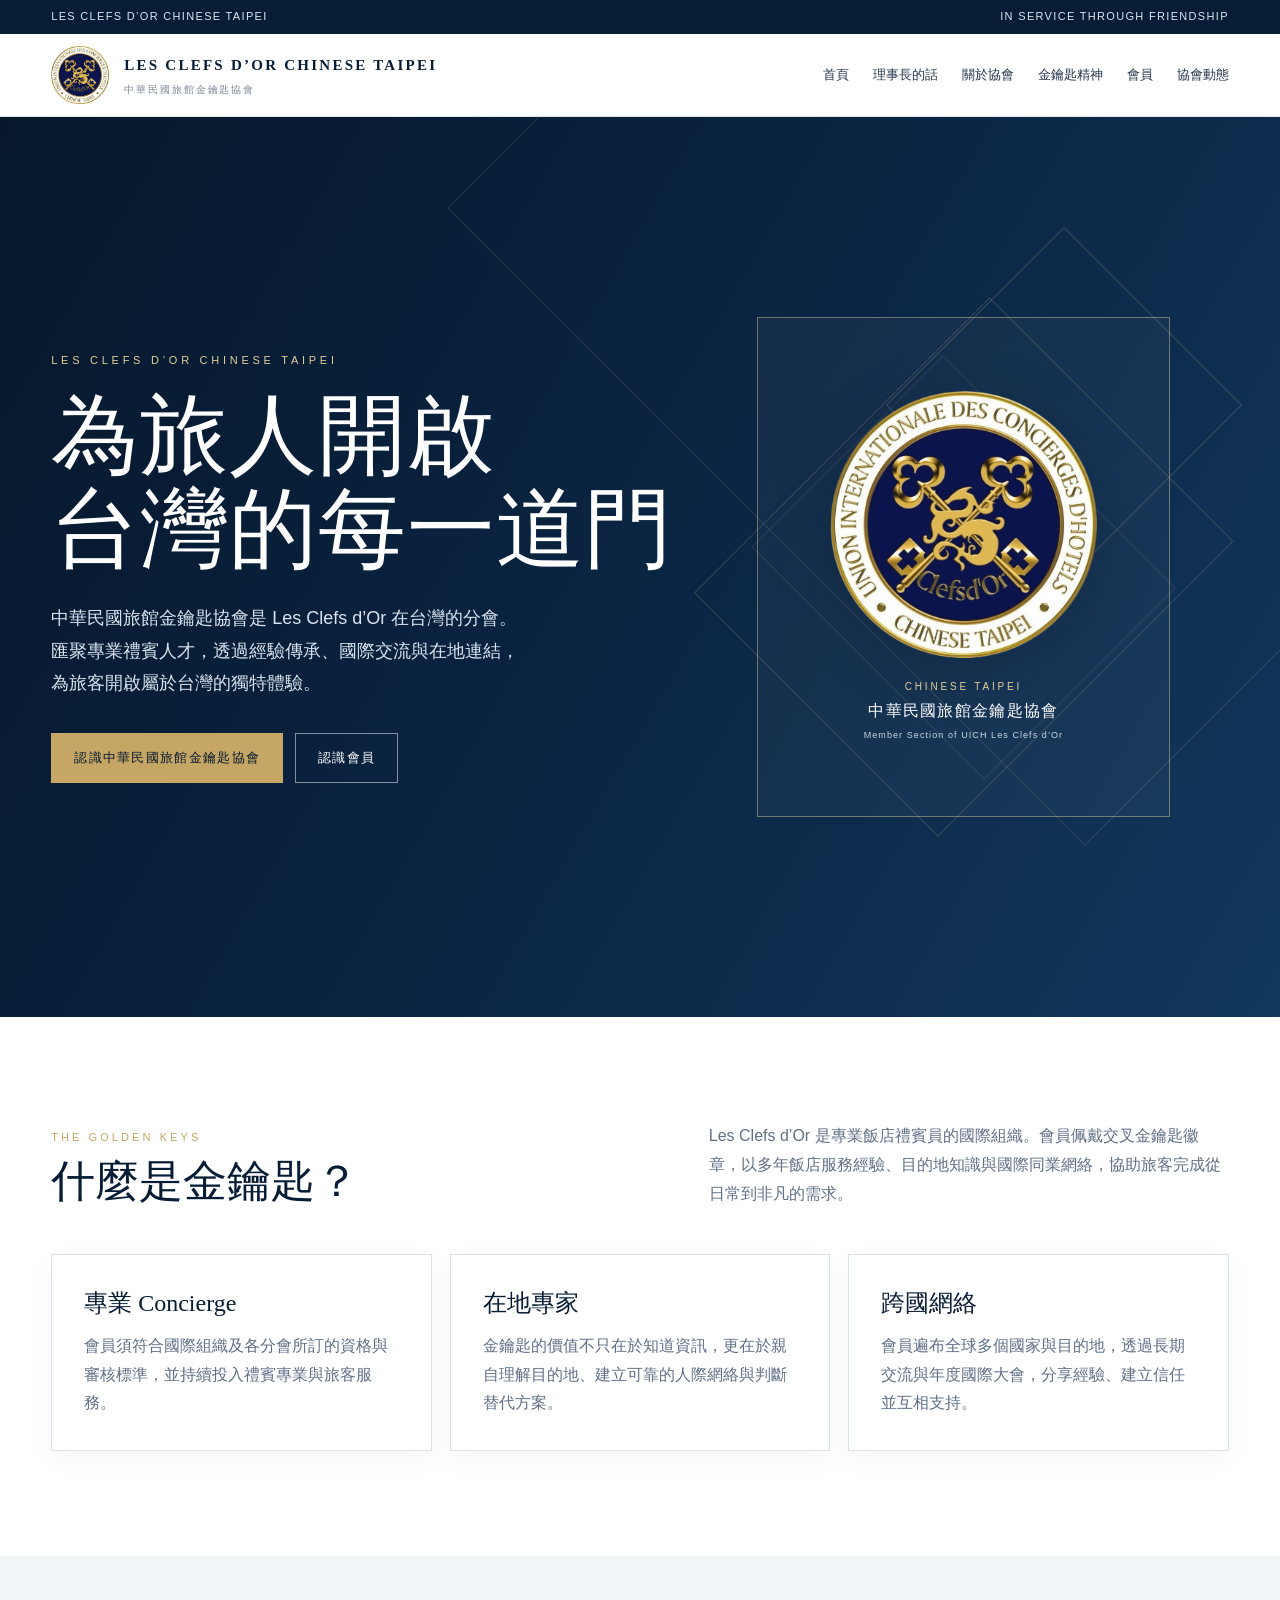
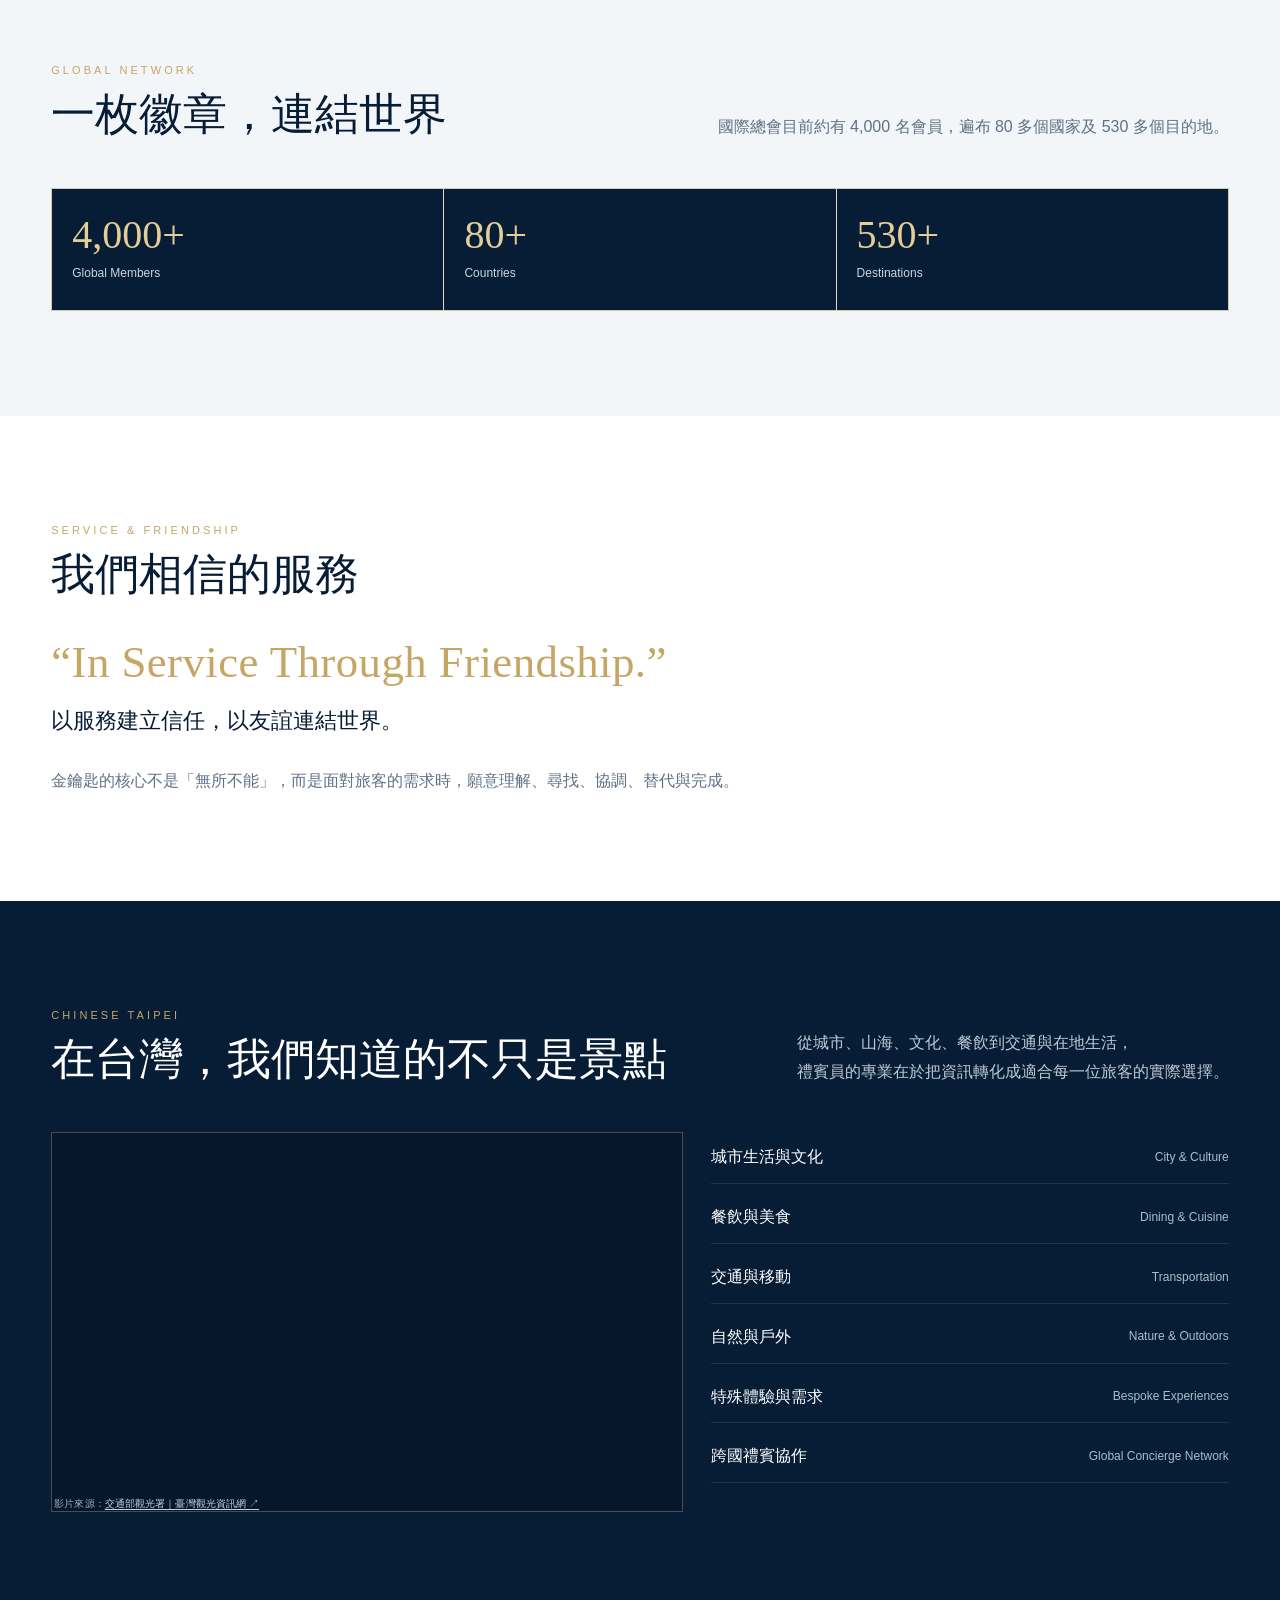
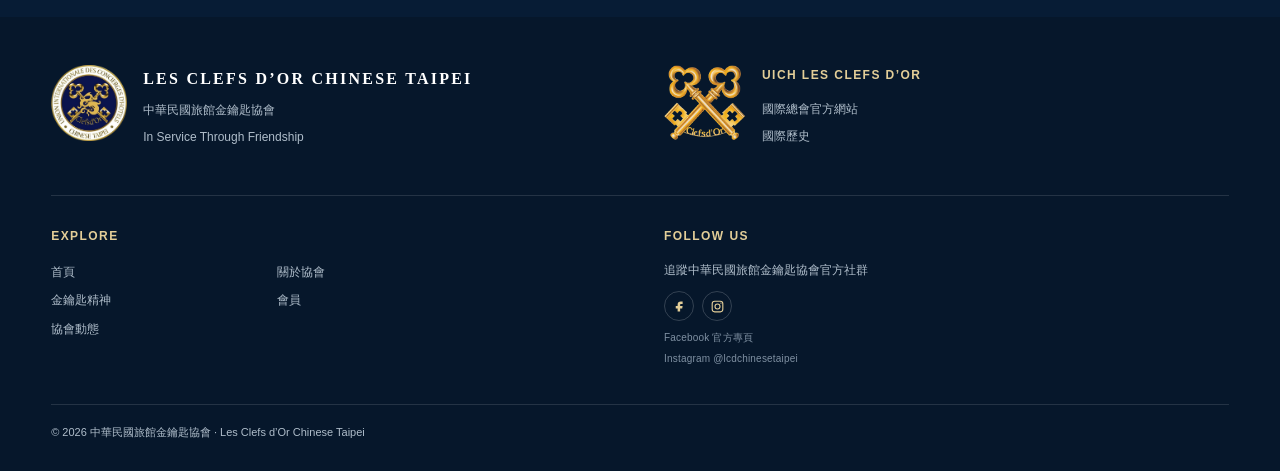
==== commit 90e3cbca: "Add files via upload" ====
--- a/index.html
+++ b/index.html
@@ -1,7 +1,16 @@
 <!DOCTYPE html>
 
 <html lang="zh-Hant">
-<head><meta charset="utf-8"/><meta content="origin" name="referrer"/><meta content="width=device-width,initial-scale=1" name="viewport"/><meta content="Les Clefs d’Or Chinese Taipei｜中華民國旅館金鑰匙協會官方網站。認識國際旅館金鑰匙、Chinese Taipei 分會、專業精神、會員與最新消息。" name="description"/><meta content="#071c35" name="theme-color"/><title>中華民國旅館金鑰匙協會｜Les Clefs d'Or Chinese Taipei</title><meta content="中華民國旅館金鑰匙協會｜Les Clefs d’Or Chinese Taipei" property="og:site_name"/><meta content="中華民國旅館金鑰匙協會｜Les Clefs d'Or Chinese Taipei" property="og:title"/><meta content="Les Clefs d’Or Chinese Taipei｜中華民國旅館金鑰匙協會官方網站。認識國際旅館金鑰匙、Chinese Taipei 分會、專業精神、會員與最新消息。" property="og:description"/><meta content="website" property="og:type"/><meta content="https://ct-les-clefs-dor.pages.dev/assets/lcd-tw-logo.png?v=20260925" property="og:image"/><meta content="中華民國旅館金鑰匙協會／Les Clefs d’Or Chinese Taipei" property="og:image:alt"/><meta content="https://ct-les-clefs-dor.pages.dev/" property="og:url"/><meta content="summary_large_image" name="twitter:card"/><link href="assets/site.css" rel="stylesheet"/><link href="assets/lcd-tw-logo.png" rel="icon" type="image/png"/></head>
+<head>
+<!-- Google tag (gtag.js) -->
+<script async src="https://www.googletagmanager.com/gtag/js?id=G-ZFT1GD05RE"></script>
+<script>
+  window.dataLayer = window.dataLayer || [];
+  function gtag(){dataLayer.push(arguments);}
+  gtag('js', new Date());
+  gtag('config', 'G-ZFT1GD05RE');
+</script>
+<meta charset="utf-8"/><meta content="origin" name="referrer"/><meta content="width=device-width,initial-scale=1" name="viewport"/><meta content="Les Clefs d’Or Chinese Taipei｜中華民國旅館金鑰匙協會官方網站。認識國際旅館金鑰匙、Chinese Taipei 分會、專業精神、會員與最新消息。" name="description"/><meta content="#071c35" name="theme-color"/><title>中華民國旅館金鑰匙協會｜Les Clefs d'Or Chinese Taipei</title><meta content="中華民國旅館金鑰匙協會｜Les Clefs d’Or Chinese Taipei" property="og:site_name"/><meta content="中華民國旅館金鑰匙協會｜Les Clefs d'Or Chinese Taipei" property="og:title"/><meta content="Les Clefs d’Or Chinese Taipei｜中華民國旅館金鑰匙協會官方網站。認識國際旅館金鑰匙、Chinese Taipei 分會、專業精神、會員與最新消息。" property="og:description"/><meta content="website" property="og:type"/><meta content="https://ct-les-clefs-dor.pages.dev/assets/lcd-tw-logo.png?v=20260925" property="og:image"/><meta content="中華民國旅館金鑰匙協會／Les Clefs d’Or Chinese Taipei" property="og:image:alt"/><meta content="https://ct-les-clefs-dor.pages.dev/" property="og:url"/><meta content="summary_large_image" name="twitter:card"/><link href="assets/site.css" rel="stylesheet"/><link href="assets/lcd-tw-logo.png" rel="icon" type="image/png"/></head>
 <body>
 <div class="topline"><div class="wrap"><span>LES CLEFS D’OR CHINESE TAIPEI</span><span>IN SERVICE THROUGH FRIENDSHIP</span></div></div>
 <header><div class="wrap nav"><a class="brand" href="index.html"><img alt="中華民國旅館金鑰匙協會／Les Clefs d’Or Chinese Taipei" class="brand-logo" src="assets/lcd-tw-logo.png"/><span class="brand-text"><strong>LES CLEFS D’OR CHINESE TAIPEI</strong><span>中華民國旅館金鑰匙協會</span></span></a><nav><a href="index.html">首頁</a><a href="president.html">理事長的話</a><a href="about.html">關於協會</a><a href="spirit.html">金鑰匙精神</a><a href="members.html">會員</a><a href="news.html">協會動態</a></nav><button aria-label="開啟選單" class="menu">☰</button></div></header>
--- a/assets/site.css
+++ b/assets/site.css
@@ -2,7 +2,7 @@
 *{box-sizing:border-box}html{scroll-behavior:smooth}body{margin:0;background:#fff;color:var(--ink);font-family:var(--sans);line-height:1.8}a{text-decoration:none;color:inherit}img{max-width:100%;display:block}.wrap{width:min(var(--max),92vw);margin:auto}.topline{height:34px;background:var(--navy);color:#dbe7f2;font-size:11px;letter-spacing:.12em}.topline .wrap{height:100%;display:flex;align-items:center;justify-content:space-between}.topline a:hover{color:#fff}
 header{position:sticky;top:0;z-index:100;background:rgba(255,255,255,.94);backdrop-filter:blur(16px);border-bottom:1px solid rgba(219,227,234,.92)}.nav{height:82px;display:flex;align-items:center;justify-content:space-between;gap:28px}.brand{display:flex;gap:14px;align-items:center}.brand-mark{width:46px;height:46px;border:1px solid var(--gold);display:grid;place-items:center;color:var(--gold);position:relative;overflow:hidden;background:#fff}.brand-mark:before,.brand-mark:after{content:'';position:absolute;width:34px;height:1px;background:var(--gold);transform:rotate(45deg)}.brand-mark:after{transform:rotate(-45deg)}.brand-text strong{display:block;color:var(--navy);font-family:var(--serif);font-size:15px;letter-spacing:.15em}.brand-text span{display:block;color:#7e8b99;font-size:10px;letter-spacing:.19em;margin-top:2px}nav{display:flex;gap:24px;font-size:13px;color:#25374b;align-items:center}nav a{position:relative;padding:28px 0}nav a:after{content:'';position:absolute;height:1px;left:0;right:100%;bottom:19px;background:var(--gold);transition:.25s}nav a:hover:after,nav a.active:after{right:0}nav a.active{color:var(--navy)}.menu{display:none;border:1px solid var(--line);background:#fff;padding:10px}
 .hero{background:linear-gradient(120deg,#06172b,#0a2543 52%,#12385d);color:#fff;position:relative;overflow:hidden}.hero .wrap{min-height:690px;display:grid;grid-template-columns:1.05fr .95fr;gap:50px;align-items:center}.hero:before{content:'';position:absolute;inset:-40% -20% auto auto;width:900px;height:900px;border:1px solid rgba(227,206,152,.15);transform:rotate(45deg)}.hero:after{content:'';position:absolute;right:7%;top:18%;width:250px;height:250px;border:1px solid rgba(227,206,152,.2);transform:rotate(45deg)}.kicker{font-size:11px;letter-spacing:.34em;text-transform:uppercase;color:var(--gold2);margin-bottom:18px}.hero h1{font:500 clamp(52px,7vw,88px)/1.07 var(--serif);letter-spacing:.01em;margin:0 0 25px;max-width:760px}.hero .lead{max-width:660px;color:#d9e4ee;font-size:18px;margin:0 0 34px}.actions{display:flex;gap:12px;flex-wrap:wrap}.btn{display:inline-block;padding:12px 22px;border:1px solid rgba(255,255,255,.5);color:#fff;font-size:13px;letter-spacing:.1em;transition:.25s}.btn.primary{background:var(--gold);border-color:var(--gold);color:#081b31}.btn.light{background:#fff;border-color:#fff;color:var(--navy)}.btn:hover{transform:translateY(-2px)}.hero-art{position:relative;min-height:500px;display:grid;place-items:center}.seal{width:min(440px,90%);aspect-ratio:1/1.18;border:1px solid rgba(227,206,152,.5);position:relative;display:grid;place-items:center}.seal:before,.seal:after{content:'';position:absolute;inset:9%;border:1px solid rgba(227,206,152,.23);transform:rotate(45deg)}.seal:after{inset:23%}.seal-inner{width:66%;height:67%;border:1px solid rgba(227,206,152,.34);display:flex;align-items:center;justify-content:center;flex-direction:column;text-align:center;background:rgba(0,0,0,.08)}.keys{font-family:var(--serif);font-size:62px;color:var(--gold2);letter-spacing:-.35em;margin-left:-.35em;line-height:1}.seal-inner strong{margin-top:22px;font:500 17px/1.25 var(--serif);letter-spacing:.2em}.seal-inner span{margin-top:8px;color:#c8d3dd;font-size:10px;letter-spacing:.28em}.seal-inner i{display:block;width:58px;height:1px;background:var(--gold);margin:20px 0}.seal-inner small{color:#dfe6ee;font-size:10px;letter-spacing:.16em}
-section{padding:105px 0}.section-head{display:flex;justify-content:space-between;align-items:end;gap:36px;margin-bottom:46px}.eyebrow{color:var(--gold);font-size:11px;letter-spacing:.28em;text-transform:uppercase}.title{font:500 44px/1.2 var(--serif);color:var(--navy);margin:8px 0 0}.section-head p{max-width:520px;color:var(--muted);margin:0}.grid2{display:grid;grid-template-columns:1fr 1fr;gap:22px}.grid3{display:grid;grid-template-columns:repeat(3,1fr);gap:18px}.card{border:1px solid var(--line);background:#fff;padding:32px;box-shadow:0 8px 28px rgba(7,28,53,.04)}.card h3{font:500 24px/1.35 var(--serif);margin:0 0 12px;color:var(--navy)}.card p{color:var(--muted);margin:0}.band{background:var(--mist)}.band-navy{background:var(--navy);color:#fff}.band-navy .title{color:#fff}.band-navy .section-head p{color:#bdcad6}.quote{font:500 clamp(30px,4vw,52px)/1.25 var(--serif);color:var(--navy);max-width:980px;margin:0}.quote em{color:var(--gold);font-style:normal}.stat-row{display:grid;grid-template-columns:repeat(3,1fr);gap:1px;background:rgba(197,166,101,.35);border:1px solid rgba(197,166,101,.35)}.stat{background:var(--navy);padding:26px 20px}.stat strong{display:block;font:500 40px/1 var(--serif);color:var(--gold2)}.stat span{display:block;color:#cad6e0;font-size:12px;margin-top:8px}.timeline{position:relative;margin-top:20px}.timeline:before{content:'';position:absolute;left:105px;top:0;bottom:0;width:1px;background:var(--line)}.tl{display:grid;grid-template-columns:105px 1fr;gap:34px;position:relative;padding:0 0 34px}.tl-year{font:500 20px var(--serif);color:var(--gold);text-align:left}.tl-content{position:relative;padding-left:24px}.tl-content:before{content:'';position:absolute;left:-5px;top:8px;width:9px;height:9px;background:var(--gold);border-radius:50%;box-shadow:0 0 0 5px #fff}.tl-content h3{margin:0 0 6px;color:var(--navy);font-size:18px}.tl-content p{margin:0;color:var(--muted)}.dark-grid{display:grid;grid-template-columns:1.1fr .9fr;gap:28px}.network-map{min-height:410px;border:1px solid rgba(227,206,152,.3);position:relative;background:radial-gradient(circle at 50% 48%,rgba(18,58,99,.7),rgba(7,28,53,.98))}.network-map:before{content:'UICH';position:absolute;inset:0;display:grid;place-items:center;font:500 150px var(--serif);color:rgba(227,206,152,.06);letter-spacing:.05em}.node{position:absolute;width:10px;height:10px;background:var(--gold2);border-radius:50%;box-shadow:0 0 0 5px rgba(227,206,152,.08),0 0 22px rgba(227,206,152,.3)}.node.n1{left:23%;top:33%}.node.n2{left:42%;top:26%}.node.n3{left:58%;top:38%}.node.n4{left:73%;top:28%}.node.n5{left:67%;top:66%}.node.n6{left:35%;top:69%}.network-list{display:grid;gap:8px}.network-item{display:flex;align-items:center;justify-content:space-between;border-bottom:1px solid rgba(197,166,101,.16);padding:11px 0;color:#d8e2eb}.network-item span:first-child{color:#fff}.network-item span:last-child{color:#aebdcc;font-size:12px}.pill{display:inline-flex;border:1px solid var(--line);padding:5px 10px;color:var(--muted);font-size:11px;letter-spacing:.08em}.news-grid{display:grid;grid-template-columns:repeat(3,1fr);gap:18px}.news-card{border-top:3px solid var(--gold);padding:27px;border:1px solid var(--line);border-top-width:3px}.news-date{font-size:11px;color:var(--gold);letter-spacing:.12em}.news-card h3{font:500 23px/1.35 var(--serif);color:var(--navy);margin:10px 0}.news-card p{margin:0;color:var(--muted);font-size:14px}.news-card a{display:inline-block;margin-top:18px;color:var(--navy);font-size:12px;letter-spacing:.1em}.members-private{padding:28px 32px;border-left:3px solid var(--gold);background:var(--mist);color:var(--muted)}.members-private strong{color:var(--navy);display:block;margin-bottom:5px}.member-grid{display:grid;grid-template-columns:repeat(3,1fr);gap:18px}.member-card{border:1px solid var(--line);padding:26px;background:#fff;min-height:190px}.member-card .initial{width:42px;height:42px;border-radius:50%;background:var(--navy);color:var(--gold2);display:grid;place-items:center;font-family:var(--serif);margin-bottom:18px}.member-card h3{margin:0;font:500 21px var(--serif);color:var(--navy)}.member-card p{color:var(--muted);margin:8px 0 0;font-size:13px}.member-card small{display:inline-block;margin-top:13px;color:#7e8b99;font-size:10px;letter-spacing:.08em}.cta{background:linear-gradient(120deg,var(--navy),var(--navy2));color:#fff;padding:70px 0}.cta .title{color:#fff}.cta p{color:#c6d2dd;max-width:680px}.cta-box{display:flex;justify-content:space-between;align-items:center;gap:30px}.page-hero{background:linear-gradient(120deg,#071c35,#123a63);color:#fff;padding:105px 0 90px;position:relative;overflow:hidden}.page-hero:after{content:'';position:absolute;right:-120px;top:-170px;width:520px;height:520px;border:1px solid rgba(227,206,152,.2);transform:rotate(45deg)}.page-hero h1{font:500 clamp(42px,6vw,70px)/1.08 var(--serif);margin:8px 0 18px}.page-hero p{max-width:720px;color:#d8e3ed;margin:0}.source-note{font-size:11px;color:#7f8d9c;margin-top:34px}.source-note a{color:var(--navy);text-decoration:underline}.source-list{display:grid;gap:10px}.source-list a{color:var(--navy);text-decoration:underline}.footer{background:#06172b;color:#afbdca;padding:48px 0 28px}.footer-identity{display:grid;grid-template-columns:1fr 1fr;gap:48px;padding-bottom:38px;border-bottom:1px solid rgba(255,255,255,.12)}.footer-identity-block{min-height:92px}.footer-services{display:grid;grid-template-columns:1fr 1fr;gap:48px;padding-top:30px}.footer strong{color:#fff;font-family:var(--serif);letter-spacing:.14em}.footer a:hover{color:#fff}.footer h4{margin:0 0 12px;color:var(--gold2);font-size:12px;letter-spacing:.12em}.footer p{font-size:12px;margin:6px 0}.footer-brand-row,.footer-uich-row{display:flex;align-items:flex-start;gap:16px}.footer-lcd{width:76px;height:76px;flex:0 0 auto;background:transparent;padding:0;display:grid;place-items:center;overflow:visible;border-radius:0}.footer-lcd img{width:100%;height:100%;object-fit:contain;border-radius:0}.footer-uich{width:94px;height:76px;flex:0 0 auto;background:transparent;padding:0;display:block;overflow:visible;border-radius:0}.footer-uich img{display:block;width:100%;height:auto;object-fit:contain;border-radius:0}.footer-nav-grid{display:grid;grid-template-columns:repeat(2,minmax(110px,1fr));column-gap:32px;row-gap:3px;max-width:420px}.footer-nav-grid p{margin:2px 0}.footer-social .social-links{margin:12px 0 9px}.footer-social .social-handle{display:flex;flex-direction:column;gap:3px}.footer-bottom{border-top:1px solid rgba(255,255,255,.12);margin-top:30px;padding-top:18px;font-size:11px;display:flex;justify-content:space-between;gap:20px;flex-wrap:wrap}.reveal{opacity:0;transform:translateY(16px);transition:opacity .7s ease,transform .7s ease}.reveal.show{opacity:1;transform:none}.list{padding-left:1.2em;color:var(--muted)}.list li{margin:8px 0}.tag-row{display:flex;gap:8px;flex-wrap:wrap;margin-top:16px}
+section{padding:105px 0}.section-head{display:flex;justify-content:space-between;align-items:end;gap:36px;margin-bottom:46px}.eyebrow{color:var(--gold);font-size:11px;letter-spacing:.28em;text-transform:uppercase}.title{font:500 44px/1.2 var(--serif);color:var(--navy);margin:8px 0 0}.section-head p{max-width:520px;color:var(--muted);margin:0}.grid2{display:grid;grid-template-columns:1fr 1fr;gap:22px}.grid3{display:grid;grid-template-columns:repeat(3,1fr);gap:18px}.card{border:1px solid var(--line);background:#fff;padding:32px;box-shadow:0 8px 28px rgba(7,28,53,.04)}.card h3{font:500 24px/1.35 var(--serif);margin:0 0 12px;color:var(--navy)}.card p{color:var(--muted);margin:0}.band{background:var(--mist)}.band-navy{background:var(--navy);color:#fff}.band-navy .title{color:#fff}.band-navy .section-head p{color:#bdcad6}.quote{font:500 clamp(30px,4vw,52px)/1.25 var(--serif);color:var(--navy);max-width:980px;margin:0}.quote em{color:var(--gold);font-style:normal}.stat-row{display:grid;grid-template-columns:repeat(3,1fr);gap:1px;background:rgba(197,166,101,.35);border:1px solid rgba(197,166,101,.35)}.stat{background:var(--navy);padding:26px 20px}.stat strong{display:block;font:500 40px/1 var(--serif);color:var(--gold2)}.stat span{display:block;color:#cad6e0;font-size:12px;margin-top:8px}.timeline{position:relative;margin-top:20px}.timeline:before{content:'';position:absolute;left:105px;top:0;bottom:0;width:1px;background:var(--line)}.tl{display:grid;grid-template-columns:105px 1fr;gap:34px;position:relative;padding:0 0 34px}.tl-year{font:500 20px var(--serif);color:var(--gold);text-align:left}.tl-content{position:relative;padding-left:24px}.tl-content:before{content:'';position:absolute;left:-5px;top:8px;width:9px;height:9px;background:var(--gold);border-radius:50%;box-shadow:0 0 0 5px #fff}.tl-content h3{margin:0 0 6px;color:var(--navy);font-size:18px}.tl-content p{margin:0;color:var(--muted)}.dark-grid{display:grid;grid-template-columns:1.1fr .9fr;gap:28px}.network-map{min-height:410px;border:1px solid rgba(227,206,152,.3);position:relative;background:radial-gradient(circle at 50% 48%,rgba(18,58,99,.7),rgba(7,28,53,.98))}.network-map:before{content:'UICH';position:absolute;inset:0;display:grid;place-items:center;font:500 150px var(--serif);color:rgba(227,206,152,.06);letter-spacing:.05em}.node{position:absolute;width:10px;height:10px;background:var(--gold2);border-radius:50%;box-shadow:0 0 0 5px rgba(227,206,152,.08),0 0 22px rgba(227,206,152,.3)}.node.n1{left:23%;top:33%}.node.n2{left:42%;top:26%}.node.n3{left:58%;top:38%}.node.n4{left:73%;top:28%}.node.n5{left:67%;top:66%}.node.n6{left:35%;top:69%}.network-list{display:grid;gap:8px}.network-item{display:flex;align-items:center;justify-content:space-between;border-bottom:1px solid rgba(197,166,101,.16);padding:11px 0;color:#d8e2eb}.network-item span:first-child{color:#fff}.network-item span:last-child{color:#aebdcc;font-size:12px}.pill{display:inline-flex;border:1px solid var(--line);padding:5px 10px;color:var(--muted);font-size:11px;letter-spacing:.08em}.news-grid{display:grid;grid-template-columns:repeat(3,1fr);gap:18px}.news-card{border-top:3px solid var(--gold);padding:27px;border:1px solid var(--line);border-top-width:3px}.news-date{font-size:11px;color:var(--gold);letter-spacing:.12em}.news-card h3{font:500 23px/1.35 var(--serif);color:var(--navy);margin:10px 0}.news-card p{margin:0;color:var(--muted);font-size:14px}.news-card a{display:inline-block;margin-top:18px;color:var(--navy);font-size:12px;letter-spacing:.1em}.members-private{padding:28px 32px;border-left:3px solid var(--gold);background:var(--mist);color:var(--muted)}.members-private strong{color:var(--navy);display:block;margin-bottom:5px}.member-grid{display:grid;grid-template-columns:repeat(3,1fr);gap:18px}.member-card{border:1px solid var(--line);padding:26px;background:#fff;min-height:190px}.member-card .initial{width:42px;height:42px;border-radius:50%;background:var(--navy);color:var(--gold2);display:grid;place-items:center;font-family:var(--serif);margin-bottom:18px}.member-card h3{margin:0;font:500 21px var(--serif);color:var(--navy)}.member-card p{color:var(--muted);margin:8px 0 0;font-size:13px}.member-card small{display:inline-block;margin-top:13px;color:#7e8b99;font-size:10px;letter-spacing:.08em}.cta{background:linear-gradient(120deg,var(--navy),var(--navy2));color:#fff;padding:70px 0}.cta .title{color:#fff}.cta p{color:#c6d2dd;max-width:680px}.cta-box{display:flex;justify-content:space-between;align-items:center;gap:30px}.page-hero{background:linear-gradient(120deg,#071c35,#123a63);color:#fff;padding:105px 0 90px;position:relative;overflow:hidden}.page-hero:after{content:'';position:absolute;right:-120px;top:-170px;width:520px;height:520px;border:1px solid rgba(227,206,152,.2);transform:rotate(45deg)}.page-hero h1{font:500 clamp(42px,6vw,70px)/1.08 var(--serif);margin:8px 0 18px}.page-hero p{max-width:720px;color:#d8e3ed;margin:0}.source-note{font-size:11px;color:#7f8d9c;margin-top:34px}.source-note a{color:var(--navy);text-decoration:underline}.source-list{display:grid;gap:10px}.source-list a{color:var(--navy);text-decoration:underline}.footer{background:#06172b;color:#afbdca;padding:48px 0 28px}.footer-identity{display:grid;grid-template-columns:1fr 1fr;gap:48px;padding-bottom:38px;border-bottom:1px solid rgba(255,255,255,.12)}.footer-identity-block{min-height:92px}.footer-services{display:grid;grid-template-columns:1fr 1fr;gap:48px;padding-top:30px}.footer strong{color:#fff;font-family:var(--serif);letter-spacing:.14em}.footer a:hover{color:#fff}.footer h4{margin:0 0 12px;color:var(--gold2);font-size:12px;letter-spacing:.12em}.footer p{font-size:12px;margin:6px 0}.footer-brand-row,.footer-uich-row{display:flex;align-items:flex-start;gap:16px}.footer-lcd{width:76px;height:76px;flex:0 0 auto;background:transparent;padding:0;display:grid;place-items:center;overflow:visible;border-radius:0}.footer-lcd img{width:100%;height:100%;object-fit:contain;border-radius:0}.footer-uich{width:82px;height:76px;flex:0 0 auto;background:transparent;padding:0;display:block;overflow:visible;border-radius:0}.footer-uich img{display:block;width:100%;height:auto;object-fit:contain;border-radius:0}.footer-nav-grid{display:grid;grid-template-columns:repeat(2,minmax(110px,1fr));column-gap:32px;row-gap:3px;max-width:420px}.footer-nav-grid p{margin:2px 0}.footer-social .social-links{margin:12px 0 9px}.footer-social .social-handle{display:flex;flex-direction:column;gap:3px}.footer-bottom{border-top:1px solid rgba(255,255,255,.12);margin-top:30px;padding-top:18px;font-size:11px;display:flex;justify-content:space-between;gap:20px;flex-wrap:wrap}.reveal{opacity:0;transform:translateY(16px);transition:opacity .7s ease,transform .7s ease}.reveal.show{opacity:1;transform:none}.list{padding-left:1.2em;color:var(--muted)}.list li{margin:8px 0}.tag-row{display:flex;gap:8px;flex-wrap:wrap;margin-top:16px}
 
 @media (max-width:900px){.hero .wrap,.grid2,.dark-grid{grid-template-columns:1fr}.hero{padding-top:60px}.hero-art{min-height:420px}.grid3,.news-grid,.member-grid,.principles,.stat-row{grid-template-columns:1fr 1fr}.footer-top{grid-template-columns:1fr 1fr}nav{display:none}.menu{display:block}.nav{height:72px}.topline{display:none}.section-head{display:block}.section-head p{margin-top:16px}.timeline:before{left:0}.tl{grid-template-columns:1fr;gap:6px;padding-left:24px}.tl-year{text-align:left}.tl-content{padding-left:0}.tl-content:before{left:-28px}.cta-box{display:block}.cta .btn{margin-top:18px}}
 @media (max-width:620px){.wrap{width:min(92vw,560px)}section{padding:78px 0}.hero .wrap{min-height:auto;padding:95px 0 80px}.hero h1{font-size:49px}.hero .lead{font-size:16px}.hero-art{min-height:360px}.seal{width:80%}.grid3,.news-grid,.member-grid,.principles,.stat-row,.footer-top{grid-template-columns:1fr}.title{font-size:37px}.nav{gap:10px}.brand-text strong{font-size:13px}.brand-text span{font-size:8px}.page-hero{padding:75px 0 65px}}
@@ -24,7 +24,7 @@
 .international-identity .btn{margin-top:18px;color:var(--navy);border-color:var(--navy)}
 .international-identity .btn:hover{background:var(--navy);color:#fff}
 @media (max-width:900px){.international-identity{grid-template-columns:1fr;justify-items:start}.international-seal{width:180px}.brand-logo{width:52px;height:52px}.footer-identity,.footer-services{gap:28px}}
-@media (max-width:620px){.brand{gap:10px}.brand-logo{width:46px;height:46px}.brand-text strong{font-size:12px}.hero-logo-panel{min-height:380px;width:90%;padding:24px}.hero-logo-panel img{width:min(250px,78%)}.international-identity{padding:24px}.footer-lcd{width:58px;height:58px}.footer-uich{width:72px}}
+@media (max-width:620px){.brand{gap:10px}.brand-logo{width:46px;height:46px}.brand-text strong{font-size:12px}.hero-logo-panel{min-height:380px;width:90%;padding:24px}.hero-logo-panel img{width:min(250px,78%)}.international-identity{padding:24px}.footer-lcd{width:58px;height:58px}.footer-uich{width:62px}}
 
 
 /* Official social media links */
@@ -142,7 +142,7 @@
 .hotel-group-members .directory-kicker{display:none}
 .member-photo-placeholder span{font-size:26px}
 @media (max-width:1100px){.hotel-group-members{grid-template-columns:repeat(2,minmax(0,1fr))}}
-@media (max-width:900px){.directory-grid,.directory-grid-excom{grid-template-columns:1fr 1fr}.directory-card,.directory-card-excom{grid-template-columns:112px 1fr}.hotel-group-members{grid-template-columns:1fr 1fr}.region-heading{align-items:flex-start;flex-direction:column;gap:8px}}
+@media (max-width:900px){.directory-grid,.directory-grid-excom{grid-template-columns:1fr}.directory-card,.directory-card-excom{grid-template-columns:112px 1fr}.hotel-group-members{grid-template-columns:1fr}.region-heading{align-items:flex-start;flex-direction:column;gap:8px}}
 @media (max-width:620px){.hotel-group-members{grid-template-columns:1fr}.hotel-group-members .directory-card{grid-template-columns:110px 1fr}.hotel-group-members .directory-photo{width:110px}.hotel-group-members .directory-copy h3{font-size:21px}.directory-card,.directory-card-excom{grid-template-columns:110px 1fr}.directory-card .directory-photo,.directory-card-excom .directory-photo{width:110px}.region-heading h3{font-size:28px}.hotel-group-link{display:inline-flex;flex-direction:column;gap:2px;padding-right:22px}.hotel-group-link .hotel-arrow{top:14px}}
 
 
@@ -303,6 +303,6 @@
 .community-links.rss-training .rss-item-title{font-size:12px;line-height:1.45}
 @media (max-width:900px){.community-links.rss-training .rss-item-title{font-size:12px}}
 
-.congress-grid{align-items:stretch}.congress-card{display:flex;flex-direction:column;min-height:310px}.congress-year{font:500 28px/1.2 var(--serif);color:var(--navy);margin-bottom:14px}.congress-card h3{font:500 24px/1.35 var(--serif);margin:0 0 12px}.congress-card p{color:var(--muted);margin:0;line-height:1.8}.congress-card .btn{margin-top:auto;align-self:flex-start}.congress-card .rss-status{color:var(--muted)}
+.congress-grid{align-items:stretch}.congress-card{display:flex;flex-direction:column;min-height:310px}.congress-year{font:500 28px/1.2 var(--serif);color:var(--navy);margin-bottom:14px}.congress-card h3{font:500 24px/1.35 var(--serif);margin:0 0 12px}.congress-card p{color:var(--muted);margin:0;line-height:1.8}.congress-card .rss-status{color:var(--muted)}
 @media (max-width:900px){.congress-grid{grid-template-columns:1fr 1fr}}
 @media (max-width:620px){.congress-grid{grid-template-columns:1fr}.congress-card{min-height:0}.congress-year{font-size:25px}}
